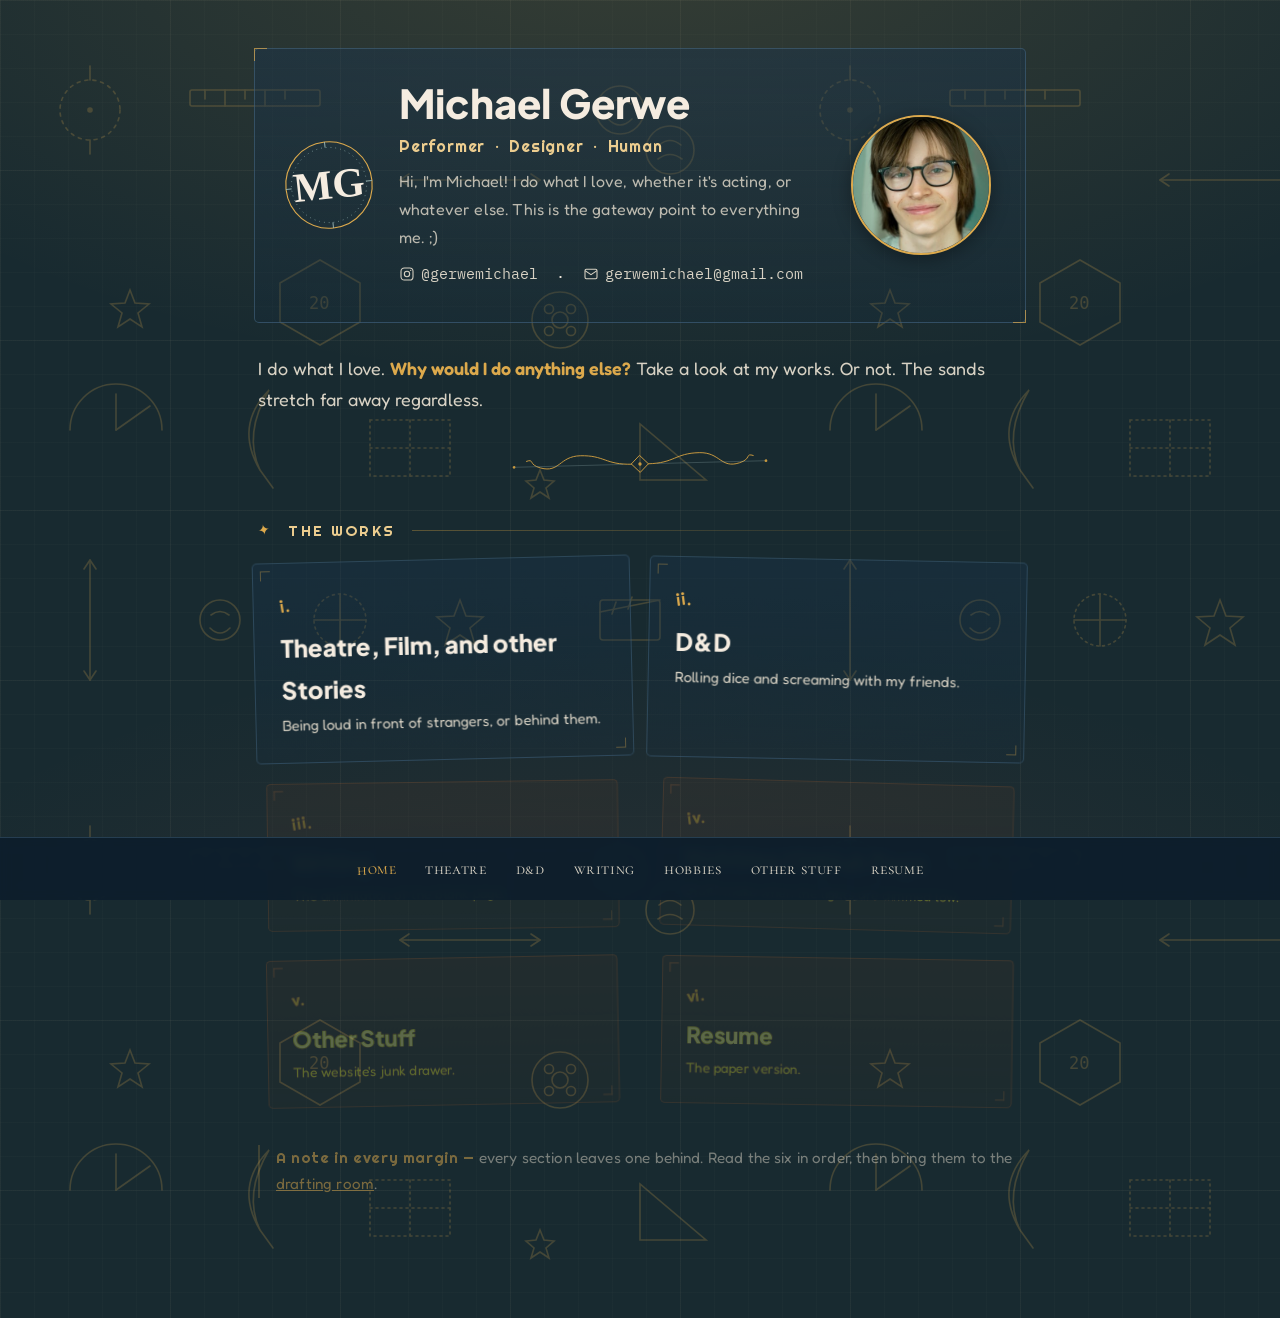
==== index.html @ 7cbb5b4f "transition" ====
<!DOCTYPE html>
<html lang="en">
<head>
    <meta charset="UTF-8">
    <meta name="viewport" content="width=device-width, initial-scale=1.0">
    <title>Michael Gerwe: Performer · Designer · Human</title>
    <link rel="preconnect" href="https://fonts.googleapis.com">
    <link rel="preconnect" href="https://fonts.gstatic.com" crossorigin>
    <link href="https://fonts.googleapis.com/css2?family=Cormorant+Garamond:wght@500;600;700&family=EB+Garamond:ital@0;1&family=IBM+Plex+Mono:wght@400;500&family=Plus+Jakarta+Sans:wght@600;800&family=Righteous&family=Fredoka:wght@400;500&display=swap" rel="stylesheet">
    <link rel="stylesheet" href="style.css?v=16">
    <script src="transitions.js?v=16" defer></script>
</head>
<body>
    <div class="container">

        <header class="titleblock">
            <img class="monogram" src="assets/monogram.svg" alt="MG monogram">
            <div class="fields">
                <h1 class="project">Michael Gerwe</h1>
                <div class="role">Performer &nbsp;·&nbsp; Designer &nbsp;·&nbsp; Human</div>
                <div class="sheet">Hi, I'm Michael! I do what I love, whether it's acting, or whatever else. This is the gateway point to everything me. ;)</div>
                <div class="contact">
                    <a href="https://instagram.com/gerwemichael" target="_blank" rel="noopener" class="contact-link">
                        <svg class="contact-icon" viewBox="0 0 24 24" fill="none" stroke="currentColor" stroke-width="1.6" aria-hidden="true">
                            <rect x="3" y="3" width="18" height="18" rx="5"/>
                            <circle cx="12" cy="12" r="4"/>
                            <circle cx="17.5" cy="6.5" r="1" fill="currentColor" stroke="none"/>
                        </svg>
                        @gerwemichael
                    </a>
                    &nbsp;·&nbsp;
                    <a href="mailto:gerwemichael@gmail.com" class="contact-link">
                        <svg class="contact-icon" viewBox="0 0 24 24" fill="none" stroke="currentColor" stroke-width="1.6" aria-hidden="true">
                            <rect x="3" y="5" width="18" height="14" rx="2"/>
                            <path d="M3 7l9 6 9-6"/>
                        </svg>
                        gerwemichael@gmail.com
                    </a>
                </div>
            </div>
            <img class="headshot" src="assets/HEADSHOT.jpg" alt="Photo of Michael Gerwe" width="140" height="140">
        </header>

        <p class="lead">
            I do what I love.
            <span class="gold">Why would I do anything else?</span>
            Take a look at my works. Or not. The sands stretch far away regardless.
        </p>

        <img class="flourish" src="assets/flourish.svg" alt="">

        <div class="section-label">The Works</div>

        <nav class="categories">
            <a href="theatre.html" class="category-link panel">
                <div class="cat-num">i.</div>
                <div class="cat-name">Theatre, Film, and other Stories</div>
                <div class="cat-desc">Being loud in front of strangers, or behind them.</div>
            </a>
            <a href="dnd.html" class="category-link panel">
                <div class="cat-num">ii.</div>
                <div class="cat-name">D&amp;D</div>
                <div class="cat-desc">Rolling dice and screaming with my friends.</div>
            </a>
            <a href="writing.html" class="category-link panel">
                <div class="cat-num">iii.</div>
                <div class="cat-name">Writing</div>
                <div class="cat-desc">The annihilation of the blank page.</div>
            </a>
            <a href="hobbies.html" class="category-link panel">
                <div class="cat-num">iv.</div>
                <div class="cat-name">Hobbies/GitHub Page</div>
                <div class="cat-desc">Stuff I make when the lights are dimmed low.</div>
            </a>
            <a href="otherstuff.html" class="category-link panel">
                <div class="cat-num">v.</div>
                <div class="cat-name">Other Stuff</div>
                <div class="cat-desc">The website's junk drawer.</div>
            </a>
            <a href="resume.html" class="category-link panel">
                <div class="cat-num">vi.</div>
                <div class="cat-name">Resume</div>
                <div class="cat-desc">The paper version.</div>
            </a>
        </nav>

        <!-- ARG entry clue: subtle, in the margin like a studio annotation -->
        <p class="margin-note">
            <span class="lot">A note in every margin —</span>
            every section leaves one behind. Read the six in order,
            then bring them to the <a href="secret.html">drafting room</a>.
        </p>

    </div>

    <!--
      ===== ARG SOLUTION (for the site owner) =====
      Each section page hides one word in its margin note, in order:
        i.   Theatre     = WHEN
        ii.  D&D         = NOTHING
        iii. Writing     = GOES
        iv.  Hobbies     = RIGHT
        v.   Other Stuff = GO
        vi.  Resume      = LEFT
      Passphrase: "WHEN NOTHING GOES RIGHT GO LEFT"  ->  unlocks secret.html
    -->

    <div class="toolbar">
        <a href="index.html" class="active">Home</a>
        <a href="theatre.html">Theatre</a>
        <a href="dnd.html">D&amp;D</a>
        <a href="writing.html">Writing</a>
        <a href="hobbies.html">Hobbies</a>
        <a href="otherstuff.html">Other Stuff</a>
        <a href="resume.html">Resume</a>
    </div>
</body>
</html>
---- style.css ----
/* ============================================================
   Michael Gerwe — blueprint / editorial theme
   Edit the palette below to recolor the whole site.
   ============================================================ */

/* Register --pop as a typed number so the browser can smoothly
   interpolate it during transitions (untyped custom properties
   snap instantly rather than animating). This is what makes the
   pop-in "bounce" actually animate instead of jumping in place. */
@property --pop {
    syntax: '<number>';
    inherits: true;
    initial-value: 1;
}

:root {
    --ink:        #182a30;   /* warm teal-ink (page background) — drafting table, not navy */
    --blueprint:  #1e353c;   /* panel surface */
    --blueprint2: #264349;   /* lighter panel / hover */
    --line:       #5c7a7d;   /* soft warm-grey linework */
    --line-bright:#9bb8b6;   /* brighter linework (used sparingly) */
    --grid-minor: rgba(206,190,158,0.022); /* faint warm grid */
    --grid-major: rgba(206,190,158,0.045); /* faint warm grid */
    --paper:      #f5ece0;   /* warm cream (primary text) */
    --paper-dim:  #d8d2c4;   /* warm dimmed text */
    --gold:       #dca94c;   /* warm editorial accent */
    --gold-soft:  #eccd8f;   /* lighter warm accent */
    --oxblood:    #c0654f;   /* secondary warm accent */

    --serif: "Cormorant Garamond", Georgia, "Times New Roman", serif; /* toolbar only — keep as-is */
    --display: "Plus Jakarta Sans", ui-sans-serif, sans-serif;        /* big names / headlines */
    --accent:  "Righteous", ui-sans-serif, cursive, sans-serif;       /* roles / labels / tags — retro-theatrical flavor */
    --body:  "Fredoka", ui-sans-serif, sans-serif;                    /* body copy — warm & rounded */
    --mono:  "IBM Plex Mono", ui-monospace, "Courier New", monospace;
}

* { box-sizing: border-box; }

/* match the page background so cross-fades never flash white */
html { background-color: var(--ink); }

/* ── Page cross-fade ── */
@media (prefers-reduced-motion: no-preference) {
    body { animation: page-in 0.45s ease both; }
    body.is-leaving { animation: page-out 0.28s ease both; }
}
@keyframes page-in  { from { opacity: 0; } to { opacity: 1; } }
@keyframes page-out { from { opacity: 1; } to { opacity: 0; } }

body {
    margin: 0;
    padding: 0;
    font-family: var(--body);
    font-size: 19px;
    line-height: 1.75;
    color: var(--paper);
    background-color: var(--ink);
    /* warm editorial glow layered over a faint blueprint grid */
    background-image:
        radial-gradient(120% 85% at 50% -10%, rgba(220,169,76,0.16), transparent 62%),
        radial-gradient(110% 70% at 50% 112%, rgba(192,101,79,0.10), transparent 58%),
        url("data:image/svg+xml,%3Csvg xmlns='http://www.w3.org/2000/svg' width='760' height='760' viewBox='0 0 760 760' fill='none' stroke='%23dca94c' stroke-width='1.6' stroke-linecap='round' opacity='0.22'%3E%3C!-- compass --%3E%3Ccircle cx='90' cy='110' r='30' stroke-dasharray='3 5'/%3E%3Cline x1='90' y1='80' x2='90' y2='66'/%3E%3Cline x1='90' y1='140' x2='90' y2='154'/%3E%3Ccircle cx='90' cy='110' r='2' fill='%23dca94c'/%3E%3C!-- ruler --%3E%3Crect x='190' y='90' width='130' height='16' rx='2'/%3E%3Cline x1='205' y1='90' x2='205' y2='99'/%3E%3Cline x1='225' y1='90' x2='225' y2='106'/%3E%3Cline x1='245' y1='90' x2='245' y2='99'/%3E%3Cline x1='265' y1='90' x2='265' y2='106'/%3E%3Cline x1='285' y1='90' x2='285' y2='99'/%3E%3C!-- dimension arrow --%3E%3Cline x1='400' y1='180' x2='540' y2='180'/%3E%3Cpath d='M400 180 l9 -6 m-9 6 l9 6 M540 180 l-9 -6 m9 6 l-9 6'/%3E%3C!-- drama masks --%3E%3Ccircle cx='620' cy='110' r='24'/%3E%3Cpath d='M609 104 q11 -9 22 0'/%3E%3Cpath d='M608 119 q12 12 24 0'/%3E%3Ccircle cx='670' cy='150' r='24'/%3E%3Cpath d='M659 145 q11 -9 22 0'/%3E%3Cpath d='M658 159 q12 -9 24 0'/%3E%3C!-- star --%3E%3Cpath d='M130 290 l5 13 14 1 -11 9 4 14 -12 -8 -12 8 4 -14 -11 -9 14 -1 z'/%3E%3C!-- d20 die --%3E%3Cpolygon points='320,260 360,283 360,322 320,345 280,322 280,283'/%3E%3Ctext x='309' y='309' fill='%23dca94c' stroke='none' font-size='17' font-family='monospace'%3E20%3C/text%3E%3C!-- film reel --%3E%3Ccircle cx='560' cy='320' r='28'/%3E%3Ccircle cx='560' cy='320' r='8'/%3E%3Ccircle cx='549' cy='309' r='4.5'/%3E%3Ccircle cx='571' cy='309' r='4.5'/%3E%3Ccircle cx='549' cy='331' r='4.5'/%3E%3Ccircle cx='571' cy='331' r='4.5'/%3E%3C!-- protractor arc --%3E%3Cpath d='M70 430 A 46 46 0 0 1 162 430'/%3E%3Cline x1='116' y1='430' x2='116' y2='394'/%3E%3Cline x1='116' y1='430' x2='150' y2='406'/%3E%3C!-- quill --%3E%3Cpath d='M260 470 q-26 -44 9 -80 q-26 44 -9 80z'/%3E%3Cline x1='260' y1='470' x2='273' y2='488'/%3E%3C!-- construction grid box --%3E%3Crect x='370' y='420' width='80' height='56' stroke-dasharray='2 4'/%3E%3Cline x1='410' y1='420' x2='410' y2='476' stroke-dasharray='2 4'/%3E%3Cline x1='370' y1='448' x2='450' y2='448' stroke-dasharray='2 4'/%3E%3C!-- small star --%3E%3Cpath d='M540 470 l4 10 10 1 -8 7 3 10 -9 -6 -9 6 3 -10 -8 -7 10 -1 z'/%3E%3C!-- set-square triangle --%3E%3Cpath d='M640 480 l66 0 l-66 -56 z'/%3E%3C!-- dimension line vertical --%3E%3Cline x1='90' y1='560' x2='90' y2='680'/%3E%3Cpath d='M90 560 l-6 9 m6 -9 l6 9 M90 680 l-6 -9 m6 9 l6 -9'/%3E%3C!-- masks small pair --%3E%3Ccircle cx='220' cy='620' r='20'/%3E%3Cpath d='M211 615 q9 -7 18 0'/%3E%3Cpath d='M210 628 q10 10 20 0'/%3E%3C!-- compass rose --%3E%3Ccircle cx='340' cy='620' r='26' stroke-dasharray='2 4'/%3E%3Cline x1='340' y1='594' x2='340' y2='646'/%3E%3Cline x1='314' y1='620' x2='366' y2='620'/%3E%3C!-- scribbled star burst --%3E%3Cpath d='M460 600 l6 16 17 1 -13 11 5 17 -15 -10 -15 10 5 -17 -13 -11 17 -1 z'/%3E%3C!-- film clapper --%3E%3Crect x='600' y='600' width='60' height='40' rx='3'/%3E%3Cline x1='600' y1='612' x2='660' y2='600'/%3E%3Cline x1='612' y1='614' x2='616' y2='602'/%3E%3Cline x1='628' y1='609' x2='632' y2='597'/%3E%3C/svg%3E"),
        linear-gradient(var(--grid-minor) 1px, transparent 1px),
        linear-gradient(90deg, var(--grid-minor) 1px, transparent 1px),
        linear-gradient(var(--grid-major) 1px, transparent 1px),
        linear-gradient(90deg, var(--grid-major) 1px, transparent 1px);
    background-size: auto, auto, 760px 760px, 34px 34px, 34px 34px, 170px 170px, 170px 170px;
    background-attachment: fixed, fixed, scroll, scroll, scroll, scroll, scroll;
}

/* ── Page wrapper ── */
.container {
    max-width: 820px;
    margin: 0 auto;
    padding: 48px 24px 120px;
}

/* ── Drafting "title block" header ── */
.titleblock {
    display: grid;
    grid-template-columns: auto 1fr auto;
    gap: 22px;
    align-items: center;
    border: 1px solid rgba(67,101,127,0.6);
    border-radius: 5px;
    background: linear-gradient(180deg, rgba(24,52,80,0.4), rgba(18,44,65,0.22));
    padding: 32px 26px;
    position: relative;
}
/* corner registration ticks on the title block */
.titleblock::before,
.titleblock::after {
    content: "";
    position: absolute;
    width: 12px; height: 12px;
    border: 1.5px solid var(--gold);
    opacity: 0.7;
}
.titleblock::before { top: -1px; left: -1px; border-right: none; border-bottom: none; }
.titleblock::after  { bottom: -1px; right: -1px; border-left: none; border-top: none; }

.titleblock img.monogram {
    width: 96px;
    height: 96px;
    display: block;
    transform: rotate(-6deg);
    transition: transform 0.5s cubic-bezier(0.34, 1.56, 0.64, 1);
}
.titleblock img.monogram:hover { transform: rotate(18deg) scale(1.08); }

.titleblock img.headshot {
    width: 140px;
    height: 140px;
    margin: 0 8px;
    object-fit: cover;
    object-position: center 25%;
    border-radius: 50%;
    border: 2px solid var(--gold);
    box-shadow: 0 4px 18px rgba(0,0,0,0.35);
    justify-self: center;
    align-self: center;
}

.titleblock .fields { min-width: 0; }
.titleblock .project {
    font-family: var(--display);
    font-weight: 800;
    font-size: 2.5rem;
    line-height: 1.08;
    margin: 0;
    color: var(--paper);
    letter-spacing: 0.2px;
}
.titleblock .role {
    font-family: var(--accent);
    font-style: normal;
    font-size: 1rem;
    letter-spacing: 0.05em;
    color: var(--gold-soft);
    margin-top: 9px;
}
.titleblock .sheet {
    font-family: var(--body);
    font-style: normal;
    font-size: 1rem;
    letter-spacing: 0.01em;
    color: var(--paper-dim);
    margin-top: 6px;
    opacity: 0.85;
}

.titleblock .contact {
    margin-top: 10px;
    font-family: var(--mono);
    font-size: 0.92rem;
}

.contact-link {
    display: inline-flex;
    align-items: center;
    gap: 6px;
    color: var(--paper-dim);
    text-decoration: none;
    transition: color 0.15s ease;
}

.contact-link:hover {
    color: var(--gold);
}

.contact-icon {
    width: 16px;
    height: 16px;
    flex-shrink: 0;
}

/* ── Intro / body copy ── */
.lead {
    font-size: 1.12rem;
    color: var(--paper-dim);
    margin: 30px 4px;
}
.lead .gold { color: var(--gold); font-style: normal; font-weight: 600; }

/* ── Flourish divider ── */
.flourish {
    display: block;
    width: 100%;
    max-width: 420px;
    height: auto;
    margin: 34px auto;
    opacity: 0.9;
    transform: rotate(-1.5deg);
    transition: transform 0.6s cubic-bezier(0.34, 1.56, 0.64, 1);
}
.flourish:hover { transform: rotate(2deg) scale(1.03); }

/* ── Section label (mono, technical) ── */
.section-label {
    font-family: var(--accent);
    font-size: 0.92rem;
    text-transform: uppercase;
    letter-spacing: 0.16em;
    color: var(--gold-soft);
    margin: 40px 4px 16px;
    display: flex;
    align-items: center;
    gap: 16px;
}
.section-label::before {
    content: "✦";
    color: var(--gold);
    font-size: 0.9rem;
    display: inline-block;
    transform: rotate(-12deg);
}
.section-label::after {
    content: "";
    flex: 1;
    height: 1px;
    background: linear-gradient(90deg, rgba(217,164,65,0.35), transparent);
}

/* ── Blueprint panel (shared card look) ── */
.panel {
    position: relative;
    background: linear-gradient(180deg, rgba(24,52,80,0.32), rgba(18,44,65,0.18));
    border: 1px solid rgba(67,101,127,0.5);
    border-radius: 5px;
}
/* crosshair corner marks (subtle, warm) */
.panel::before,
.panel::after {
    content: "";
    position: absolute;
    width: 9px; height: 9px;
    border-color: var(--gold);
    border-style: solid;
    opacity: 0.35;
}
.panel::before { top: 7px;  left: 7px;  border-width: 1px 0 0 1px; }
.panel::after  { bottom: 7px; right: 7px; border-width: 0 1px 1px 0; }

/* a little corkboard chaos: alternating tilts that straighten on hover */
.categories .category-link.panel:nth-child(6n+1) { --tilt: -1.4deg; }
.categories .category-link.panel:nth-child(6n+2) { --tilt: 1.1deg; }
.categories .category-link.panel:nth-child(6n+3) { --tilt: -0.8deg; }
.categories .category-link.panel:nth-child(6n+4) { --tilt: 1.6deg; }
.categories .category-link.panel:nth-child(6n+5) { --tilt: -1.1deg; }
.categories .category-link.panel:nth-child(6n+6) { --tilt: 0.9deg; }

.entries details.panel:nth-child(odd)  { --tilt: -0.5deg; }
.entries details.panel:nth-child(even) { --tilt: 0.5deg; }

.entries details.panel,
.categories .category-link.panel {
    --tilt: 0deg;
    --pop: 1;
    transform: scale(var(--pop)) rotate(var(--tilt));
    transition: transform 0.3s cubic-bezier(0.34, 1.56, 0.64, 1), background 0.18s, border-color 0.18s, box-shadow 0.25s;
}

/* ── Cards "drawn" into being as the reader scrolls: blueprint sketch → alive ──
   Hidden state: a faint, desaturated, slightly-blurred wireframe sketch
   (as if only the blueprint outline exists). Visible state: full colour,
   full size, fully inked-in — reverses cleanly when scrolling back up. */
.entries details.panel.pop-in,
.categories .category-link.panel.pop-in {
    --pop: 0.93 !important;
    opacity: 0.32;
    filter: grayscale(1) sepia(1) saturate(5) hue-rotate(-18deg) brightness(1.15) contrast(0.85) blur(0.5px);
    /* Reverse sequence (scrolling up — going back to sketch):
       1) colour shifts back to gold FIRST (no delay),
       2) THEN, once the gold tint has finished (~0.5s), the card bounces back down.
       Each entry below is written as: property duration timing-function delay —
       fully self-contained so the cascade can't mix delays from the other state. */
    transition: --pop      0.6s cubic-bezier(0.22, 1.6, 0.36, 1) 0.5s,
                transform  0.6s cubic-bezier(0.22, 1.6, 0.36, 1) 0.5s,
                opacity    0.5s ease 0.5s,
                filter     0.5s ease 0s,
                background 0.18s ease 0s,
                border-color 0.18s ease 0s,
                box-shadow 0.25s ease 0s !important;
}
.entries details.panel.pop-in-visible,
.categories .category-link.panel.pop-in-visible {
    --pop: 1 !important;
    opacity: 1;
    filter: grayscale(0) sepia(0) saturate(1) hue-rotate(0deg) brightness(1) contrast(1) blur(0px);
    /* Forward sequence (scrolling down — coming alive):
       1) the card bounces into place FIRST, still gold (no delay),
       2) THEN, once the bounce has finished (~0.6s), the colour inks in to full life. */
    transition: --pop      0.6s cubic-bezier(0.22, 1.6, 0.36, 1) 0s,
                transform  0.6s cubic-bezier(0.22, 1.6, 0.36, 1) 0s,
                opacity    0.5s ease 0s,
                filter     0.5s ease 0.6s,
                background 0.18s ease 0s,
                border-color 0.18s ease 0s,
                box-shadow 0.25s ease 0s !important;
}
@media (prefers-reduced-motion: reduce) {
    .panel.pop-in, .category-link.pop-in { opacity: 1; --pop: 1; filter: none; transition: none; }
}

/* ── Home: category nav panels ── */
.categories {
    display: grid;
    grid-template-columns: 1fr 1fr;
    gap: 16px;
    margin-top: 10px;
}
.category-link {
    display: block;
    padding: 24px 26px;
    text-decoration: none;
    color: var(--paper);
    transition: background 0.18s, transform 0.18s, border-color 0.18s;
}
.category-link:hover {
    background: linear-gradient(180deg, rgba(28,64,96,0.5), rgba(22,52,78,0.32));
    border-color: rgba(217,164,65,0.55);
    transform: rotate(0deg) translateY(-4px) scale(1.015);
    box-shadow: 0 10px 24px rgba(0,0,0,0.28);
}
.category-link .cat-num {
    font-family: var(--accent);
    font-style: normal;
    font-size: 1.05rem;
    letter-spacing: 0.02em;
    color: var(--gold);
    display: inline-block;
    transform: rotate(-8deg);
}
.category-link .cat-name {
    font-family: var(--display);
    font-size: 1.5rem;
    font-weight: 800;
    margin-top: 6px;
}
.category-link .cat-desc {
    font-size: 0.92rem;
    color: var(--paper-dim);
    margin-top: 2px;
}

/* ── Accordion entries ── */
.entries {
    display: flex;
    flex-direction: column;
    gap: 14px;
    margin-top: 8px;
}
details.panel { overflow: hidden; }
details.panel[open] { border-color: rgba(217,164,65,0.5); }

summary {
    padding: 20px 26px;
    cursor: pointer;
    list-style: none;
    display: flex;
    justify-content: space-between;
    align-items: baseline;
    gap: 16px;
    font-family: var(--display);
    font-size: 1.25rem;
    font-weight: 700;
    color: var(--paper);
    user-select: none;
}
summary::-webkit-details-marker { display: none; }
summary .tag {
    font-family: var(--accent);
    font-style: normal;
    font-size: 0.85rem;
    letter-spacing: 0.01em;
    color: var(--gold);
    white-space: nowrap;
}
summary::after {
    content: "+";
    font-family: var(--mono);
    color: var(--gold);
    font-size: 1.3rem;
    line-height: 1;
    transition: transform 0.2s;
}
details[open] > summary::after { content: "\2212"; } /* minus */
summary:hover { background: rgba(26,72,112,0.35); }

.entry-body {
    padding: 4px 26px 26px;
    color: var(--paper-dim);
    border-top: 1px dashed var(--line);
    margin: 0 16px;
}
.entry-body p { margin-top: 16px; }
.entry-body img { max-width: 100%; border-radius: 4px; margin: 14px 0; border: 1px solid var(--line); }
.entry-body a { color: var(--gold); }

/* ── Links ── */
a { color: var(--gold); }
a:hover { color: var(--oxblood); }

/* ── Bottom toolbar ── */
.toolbar {
    position: fixed;
    bottom: 0; left: 0;
    width: 100%;
    background: rgba(12,30,44,0.92);
    backdrop-filter: blur(4px);
    border-top: 1px solid rgba(67,101,127,0.45);
    padding: 12px 0;
    text-align: center;
    z-index: 10;
}
.toolbar a {
    font-family: var(--serif);
    font-size: 1rem;
    font-variant: small-caps;
    text-transform: lowercase;
    letter-spacing: 0.04em;
    color: var(--paper-dim);
    text-decoration: none;
    padding: 5px 11px;
    margin: 0 1px;
    border-radius: 3px;
    white-space: nowrap;
    transition: color 0.15s, background 0.15s;
}
.toolbar a:hover {
    color: var(--paper);
    background: rgba(74,127,165,0.25);
    transform: translateY(-3px) rotate(-3deg);
    display: inline-block;
}
.toolbar a.active { color: var(--gold); transform: rotate(-2deg); display: inline-block; }

/* ── ARG: faint blueprint margin note (a hidden clue) ── */
.margin-note {
    position: relative;
    font-family: var(--body);
    font-style: normal;
    font-size: 0.95rem;
    letter-spacing: 0.01em;
    color: var(--paper-dim);
    opacity: 0.5;
    margin: 34px 4px 0;
    padding-left: 16px;
    border-left: 2px solid rgba(220,169,76,0.4);
    transition: opacity 0.3s;
}
.margin-note:hover { opacity: 0.9; }
.margin-note .lot { font-family: var(--accent); font-style: normal; letter-spacing: 0.04em; color: var(--gold); }

/* ── Resume embed ── */
.resume-embed {
    width: 100%;
    height: 78vh;
    border: 1.2px solid var(--line);
    border-radius: 4px;
    display: block;
    margin-top: 18px;
    background: #fff;
}

/* ── Secret page ── */
.lockbox { max-width: 460px; margin: 30px auto; text-align: center; padding: 34px 28px; }
.lockbox input[type="text"] {
    font-family: var(--mono);
    font-size: 1rem;
    letter-spacing: 0.12em;
    text-align: center;
    text-transform: uppercase;
    padding: 12px 14px;
    width: 100%;
    background: var(--ink);
    border: 1.2px solid var(--line);
    color: var(--paper);
    border-radius: 4px;
    margin: 16px 0;
}
.lockbox input[type="text"]:focus { outline: none; border-color: var(--gold); }
.lockbox button {
    font-family: var(--mono);
    font-size: 0.74rem;
    letter-spacing: 0.18em;
    text-transform: uppercase;
    padding: 12px 26px;
    background: var(--gold);
    color: var(--ink);
    border: none;
    border-radius: 4px;
    cursor: pointer;
}
.lockbox button:hover { background: var(--oxblood); color: var(--paper); }
.lockbox .hint { font-family: var(--mono); font-size: 0.72rem; color: var(--line); margin-top: 18px; }
.lockbox .err  { color: var(--oxblood); font-family: var(--mono); font-size: 0.78rem; min-height: 1.2em; }

/* ── Mobile ── */
@media (max-width: 620px) {
    body { font-size: 17px; }
    .categories { grid-template-columns: 1fr; }
    .titleblock { grid-template-columns: 1fr; text-align: center; justify-items: center; }
    .titleblock .project { font-size: 2.1rem; }
}
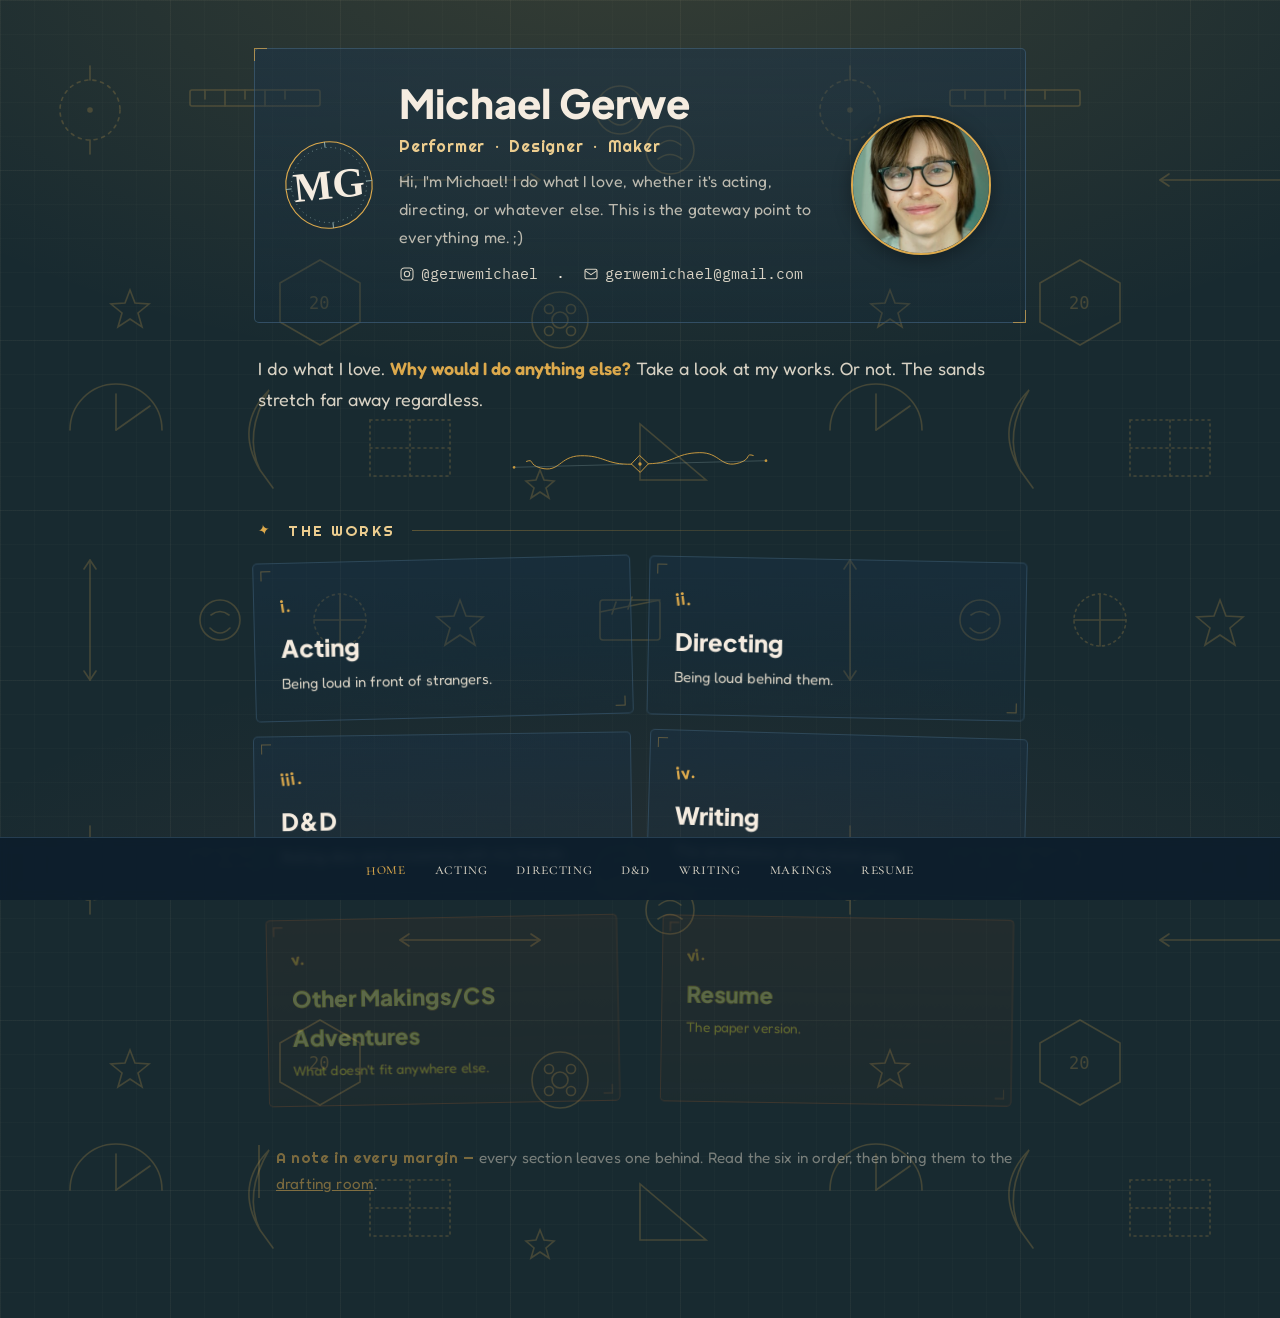
==== commit 079f9f14: "big style fix" ====
--- a/index.html
+++ b/index.html
@@ -7,8 +7,8 @@
     <link rel="preconnect" href="https://fonts.googleapis.com">
     <link rel="preconnect" href="https://fonts.gstatic.com" crossorigin>
     <link href="https://fonts.googleapis.com/css2?family=Cormorant+Garamond:wght@500;600;700&family=EB+Garamond:ital@0;1&family=IBM+Plex+Mono:wght@400;500&family=Plus+Jakarta+Sans:wght@600;800&family=Righteous&family=Fredoka:wght@400;500&display=swap" rel="stylesheet">
-    <link rel="stylesheet" href="style.css?v=16">
-    <script src="transitions.js?v=16" defer></script>
+    <link rel="stylesheet" href="style.css?v=18">
+    <script src="transitions.js?v=18" defer></script>
 </head>
 <body>
     <div class="container">
@@ -17,8 +17,8 @@
             <img class="monogram" src="assets/monogram.svg" alt="MG monogram">
             <div class="fields">
                 <h1 class="project">Michael Gerwe</h1>
-                <div class="role">Performer &nbsp;·&nbsp; Designer &nbsp;·&nbsp; Human</div>
-                <div class="sheet">Hi, I'm Michael! I do what I love, whether it's acting, or whatever else. This is the gateway point to everything me. ;)</div>
+                <div class="role">Performer &nbsp;·&nbsp; Designer &nbsp;·&nbsp; Maker</div>
+                <div class="sheet">Hi, I'm Michael! I do what I love, whether it's acting, directing, or whatever else. This is the gateway point to everything me. ;)</div>
                 <div class="contact">
                     <a href="https://instagram.com/gerwemichael" target="_blank" rel="noopener" class="contact-link">
                         <svg class="contact-icon" viewBox="0 0 24 24" fill="none" stroke="currentColor" stroke-width="1.6" aria-hidden="true">
@@ -36,6 +36,7 @@
                         </svg>
                         gerwemichael@gmail.com
                     </a>
+                    <!--ADD THE GITHUB PAGE HERE!></!-->
                 </div>
             </div>
             <img class="headshot" src="assets/HEADSHOT.jpg" alt="Photo of Michael Gerwe" width="140" height="140">
@@ -52,30 +53,30 @@
         <div class="section-label">The Works</div>
 
         <nav class="categories">
-            <a href="theatre.html" class="category-link panel">
+            <a href="acting.html" class="category-link panel">
                 <div class="cat-num">i.</div>
-                <div class="cat-name">Theatre, Film, and other Stories</div>
-                <div class="cat-desc">Being loud in front of strangers, or behind them.</div>
+                <div class="cat-name">Acting</div>
+                <div class="cat-desc">Being loud in front of strangers.</div>
+            </a>
+            <a href="directing.html" class="category-link panel">
+                <div class="cat-num">ii.</div>
+                <div class="cat-name">Directing</div>
+                <div class="cat-desc">Being loud behind them.</div>
             </a>
             <a href="dnd.html" class="category-link panel">
-                <div class="cat-num">ii.</div>
+                <div class="cat-num">iii.</div>
                 <div class="cat-name">D&amp;D</div>
                 <div class="cat-desc">Rolling dice and screaming with my friends.</div>
             </a>
             <a href="writing.html" class="category-link panel">
-                <div class="cat-num">iii.</div>
+                <div class="cat-num">iv.</div>
                 <div class="cat-name">Writing</div>
                 <div class="cat-desc">The annihilation of the blank page.</div>
             </a>
             <a href="hobbies.html" class="category-link panel">
-                <div class="cat-num">iv.</div>
-                <div class="cat-name">Hobbies/GitHub Page</div>
-                <div class="cat-desc">Stuff I make when the lights are dimmed low.</div>
-            </a>
-            <a href="otherstuff.html" class="category-link panel">
                 <div class="cat-num">v.</div>
-                <div class="cat-name">Other Stuff</div>
-                <div class="cat-desc">The website's junk drawer.</div>
+                <div class="cat-name">Other Makings/CS Adventures</div>
+                <div class="cat-desc">What doesn't fit anywhere else.</div>
             </a>
             <a href="resume.html" class="category-link panel">
                 <div class="cat-num">vi.</div>
@@ -107,11 +108,11 @@
 
     <div class="toolbar">
         <a href="index.html" class="active">Home</a>
-        <a href="theatre.html">Theatre</a>
+        <a href="acting.html">Acting</a>
+        <a href="directing.html">Directing</a>
         <a href="dnd.html">D&amp;D</a>
         <a href="writing.html">Writing</a>
-        <a href="hobbies.html">Hobbies</a>
-        <a href="otherstuff.html">Other Stuff</a>
+        <a href="hobbies.html">Makings</a>
         <a href="resume.html">Resume</a>
     </div>
 </body>
--- a/style.css
+++ b/style.css
@@ -302,6 +302,16 @@
     .panel.pop-in, .category-link.pop-in { opacity: 1; --pop: 1; filter: none; transition: none; }
 }
 
+/* An opened entry should always read clearly — never sit in its
+   faint "sketch" state (gold tint / blur), even if the observer
+   considers it out of view once expanded. */
+.entries details.panel[open].pop-in {
+    --pop: 1 !important;
+    opacity: 1 !important;
+    filter: grayscale(0) sepia(0) saturate(1) hue-rotate(0deg) brightness(1) contrast(1) blur(0px) !important;
+    transition: filter 0.3s ease, opacity 0.3s ease, transform 0.3s cubic-bezier(0.34, 1.56, 0.64, 1) !important;
+}
+
 /* ── Home: category nav panels ── */
 .categories {
     display: grid;
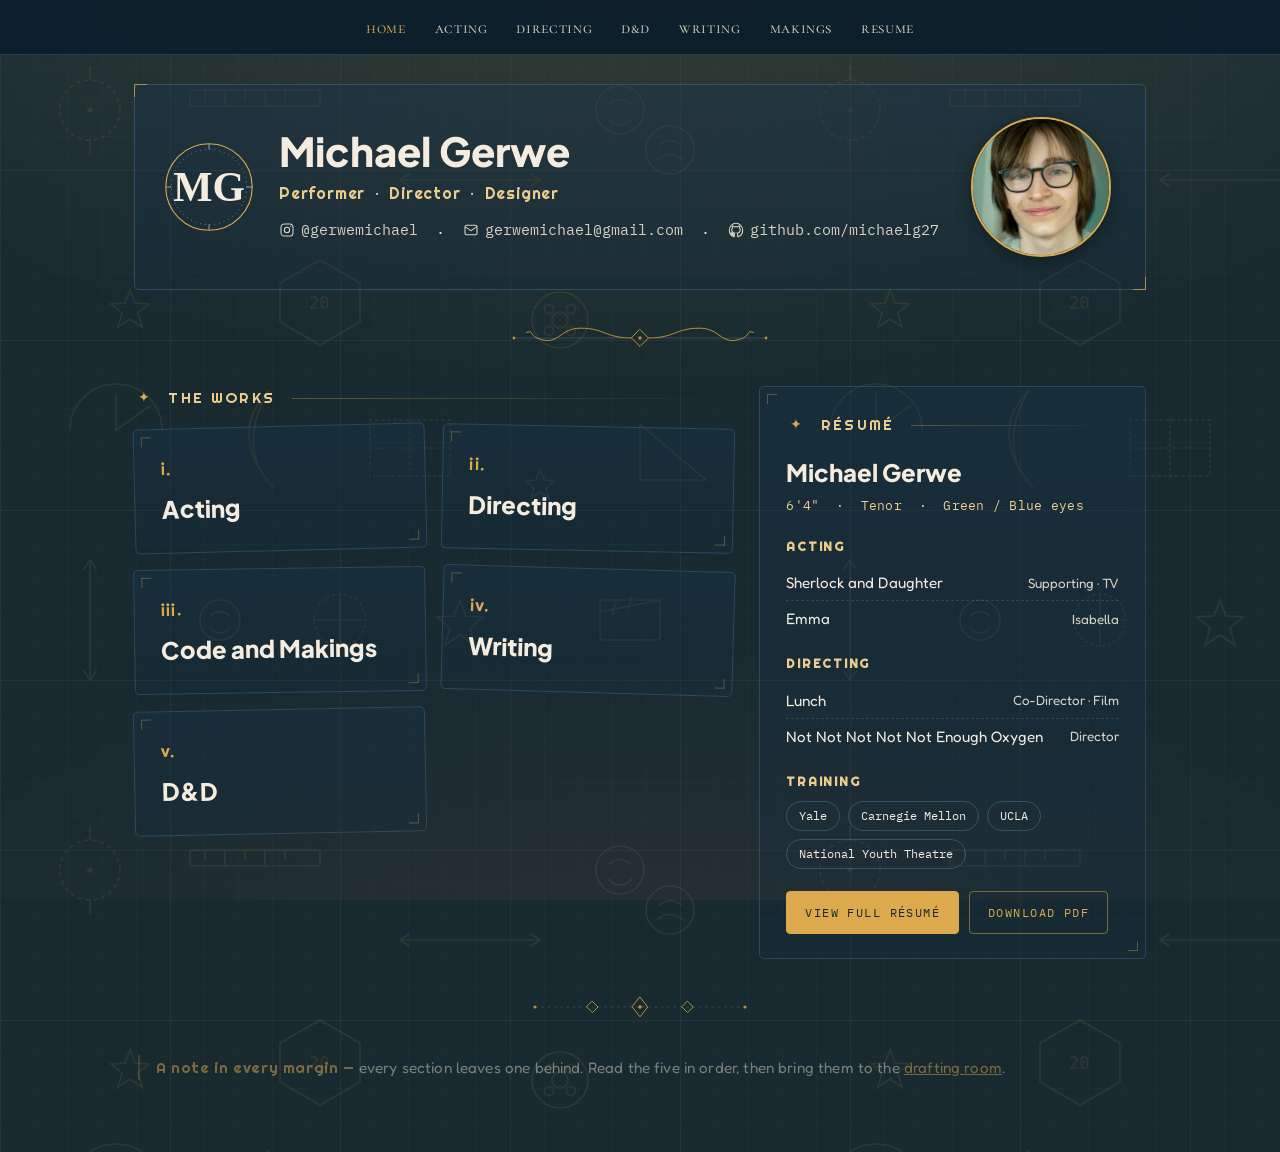
==== commit 00972381: "fixxx" ====
--- a/index.html
+++ b/index.html
@@ -3,22 +3,28 @@
 <head>
     <meta charset="UTF-8">
     <meta name="viewport" content="width=device-width, initial-scale=1.0">
+    <link rel="icon" type="image/svg+xml" href="assets/monogram.svg">
     <title>Michael Gerwe: Performer · Designer · Human</title>
+    <meta name="description" content="Michael Gerwe — performer and maker. Acting, directing, writing, D&D, and code, all in one place.">
+    <meta property="og:type" content="website">
+    <meta property="og:title" content="Michael Gerwe — Performer · Designer · Maker">
+    <meta property="og:description" content="Acting, directing, writing, D&D, and code — the gateway to everything me.">
+    <meta property="og:image" content="assets/HEADSHOT.jpg">
+    <meta name="twitter:card" content="summary_large_image">
     <link rel="preconnect" href="https://fonts.googleapis.com">
     <link rel="preconnect" href="https://fonts.gstatic.com" crossorigin>
     <link href="https://fonts.googleapis.com/css2?family=Cormorant+Garamond:wght@500;600;700&family=EB+Garamond:ital@0;1&family=IBM+Plex+Mono:wght@400;500&family=Plus+Jakarta+Sans:wght@600;800&family=Righteous&family=Fredoka:wght@400;500&display=swap" rel="stylesheet">
-    <link rel="stylesheet" href="style.css?v=18">
-    <script src="transitions.js?v=18" defer></script>
+    <link rel="stylesheet" href="style.css?v=23">
+    <script src="transitions.js?v=23" defer></script>
 </head>
 <body>
-    <div class="container">
+    <div class="container home">
 
         <header class="titleblock">
             <img class="monogram" src="assets/monogram.svg" alt="MG monogram">
             <div class="fields">
                 <h1 class="project">Michael Gerwe</h1>
-                <div class="role">Performer &nbsp;·&nbsp; Designer &nbsp;·&nbsp; Maker</div>
-                <div class="sheet">Hi, I'm Michael! I do what I love, whether it's acting, directing, or whatever else. This is the gateway point to everything me. ;)</div>
+                <div class="role">Performer &nbsp;·&nbsp; Director &nbsp;·&nbsp; Designer</div>
                 <div class="contact">
                     <a href="https://instagram.com/gerwemichael" target="_blank" rel="noopener" class="contact-link">
                         <svg class="contact-icon" viewBox="0 0 24 24" fill="none" stroke="currentColor" stroke-width="1.6" aria-hidden="true">
@@ -36,59 +42,86 @@
                         </svg>
                         gerwemichael@gmail.com
                     </a>
-                    <!--ADD THE GITHUB PAGE HERE!></!-->
+                    &nbsp;·&nbsp;
+                    <a href="https://github.com/michaelg27" target="_blank" rel="noopener" class="contact-link">
+                        <svg class="contact-icon" viewBox="0 0 24 24" fill="none" stroke="currentColor" stroke-width="1.6" aria-hidden="true">
+                            <path d="M12 2C6.48 2 2 6.58 2 12.25c0 4.53 2.87 8.37 6.84 9.73.5.1.68-.22.68-.49 0-.24-.01-1.04-.01-1.89-2.78.62-3.37-1.21-3.37-1.21-.46-1.2-1.11-1.52-1.11-1.52-.91-.64.07-.63.07-.63 1 .07 1.53 1.05 1.53 1.05.89 1.57 2.34 1.12 2.91.85.09-.66.35-1.12.63-1.38-2.22-.26-4.56-1.14-4.56-5.07 0-1.12.39-2.04 1.03-2.76-.1-.26-.45-1.31.1-2.73 0 0 .84-.27 2.75 1.05a9.3 9.3 0 0 1 2.5-.35c.85 0 1.71.12 2.5.35 1.91-1.32 2.75-1.05 2.75-1.05.55 1.42.2 2.47.1 2.73.64.72 1.03 1.64 1.03 2.76 0 3.94-2.34 4.81-4.57 5.06.36.32.68.95.68 1.92 0 1.39-.01 2.51-.01 2.85 0 .27.18.6.69.49A10.26 10.26 0 0 0 22 12.25C22 6.58 17.52 2 12 2z"/>
+                        </svg>
+                        github.com/michaelg27
+                    </a>
                 </div>
             </div>
             <img class="headshot" src="assets/HEADSHOT.jpg" alt="Photo of Michael Gerwe" width="140" height="140">
         </header>
 
-        <p class="lead">
-            I do what I love.
-            <span class="gold">Why would I do anything else?</span>
-            Take a look at my works. Or not. The sands stretch far away regardless.
-        </p>
-
         <img class="flourish" src="assets/flourish.svg" alt="">
 
-        <div class="section-label">The Works</div>
+        <div class="home-grid">
 
-        <nav class="categories">
-            <a href="acting.html" class="category-link panel">
-                <div class="cat-num">i.</div>
-                <div class="cat-name">Acting</div>
-                <div class="cat-desc">Being loud in front of strangers.</div>
-            </a>
-            <a href="directing.html" class="category-link panel">
-                <div class="cat-num">ii.</div>
-                <div class="cat-name">Directing</div>
-                <div class="cat-desc">Being loud behind them.</div>
-            </a>
-            <a href="dnd.html" class="category-link panel">
-                <div class="cat-num">iii.</div>
-                <div class="cat-name">D&amp;D</div>
-                <div class="cat-desc">Rolling dice and screaming with my friends.</div>
-            </a>
-            <a href="writing.html" class="category-link panel">
-                <div class="cat-num">iv.</div>
-                <div class="cat-name">Writing</div>
-                <div class="cat-desc">The annihilation of the blank page.</div>
-            </a>
-            <a href="hobbies.html" class="category-link panel">
-                <div class="cat-num">v.</div>
-                <div class="cat-name">Other Makings/CS Adventures</div>
-                <div class="cat-desc">What doesn't fit anywhere else.</div>
-            </a>
-            <a href="resume.html" class="category-link panel">
-                <div class="cat-num">vi.</div>
-                <div class="cat-name">Resume</div>
-                <div class="cat-desc">The paper version.</div>
-            </a>
-        </nav>
+            <div class="home-works">
+                <div class="section-label">The Works</div>
+                <nav class="categories">
+                    <a href="acting.html" class="category-link panel">
+                        <div class="cat-num">i.</div>
+                        <div class="cat-name">Acting</div>
+                    </a>
+                    <a href="directing.html" class="category-link panel">
+                        <div class="cat-num">ii.</div>
+                        <div class="cat-name">Directing</div>
+                    </a>
+                    <a href="hobbies.html" class="category-link panel">
+                        <div class="cat-num">iii.</div>
+                        <div class="cat-name">Code and Makings</div>
+                    </a>
+                    <a href="writing.html" class="category-link panel">
+                        <div class="cat-num">iv.</div>
+                        <div class="cat-name">Writing</div>
+                    </a>
+                    <a href="dnd.html" class="category-link panel">
+                        <div class="cat-num">v.</div>
+                        <div class="cat-name">D&amp;D</div>
+                    </a>
+                </nav>
+            </div>
+
+            <aside class="resume-card panel">
+                <div class="section-label">Résumé</div>
+                <div class="rc-name">Michael Gerwe</div>
+                <div class="rc-stats">6'4" &nbsp;·&nbsp; Tenor &nbsp;·&nbsp; Green / Blue eyes</div>
+
+                <div class="rc-group">
+                    <h4>Acting</h4>
+                    <div class="rc-credit"><span>Sherlock and Daughter</span><span class="role">Supporting · TV</span></div>
+                    <div class="rc-credit"><span>Emma</span><span class="role">Isabella</span></div>
+                </div>
+
+                <div class="rc-group">
+                    <h4>Directing</h4>
+                    <div class="rc-credit"><span>Lunch</span><span class="role">Co-Director · Film</span></div>
+                    <div class="rc-credit"><span>Not Not Not Not Not Enough Oxygen</span><span class="role">Director</span></div>
+                </div>
+
+                <div class="rc-group">
+                    <h4>Training</h4>
+                    <div class="rc-training">
+                        <span>Yale</span><span>Carnegie Mellon</span><span>UCLA</span><span>National Youth Theatre</span>
+                    </div>
+                </div>
+
+                <div class="rc-actions">
+                    <a href="resume.html" class="btn btn-primary">View full résumé</a>
+                    <a href="MY RESUME.pdf" class="btn btn-ghost" download>Download PDF</a>
+                </div>
+            </aside>
+
+        </div>
+
+        <img class="flourish" src="assets/flourish2.svg" alt="">
 
         <!-- ARG entry clue: subtle, in the margin like a studio annotation -->
         <p class="margin-note">
             <span class="lot">A note in every margin —</span>
-            every section leaves one behind. Read the six in order,
+            every section leaves one behind. Read the five in order,
             then bring them to the <a href="secret.html">drafting room</a>.
         </p>
 
@@ -96,14 +129,14 @@
 
     <!--
       ===== ARG SOLUTION (for the site owner) =====
-      Each section page hides one word in its margin note, in order:
-        i.   Theatre     = WHEN
-        ii.  D&D         = NOTHING
-        iii. Writing     = GOES
-        iv.  Hobbies     = RIGHT
-        v.   Other Stuff = GO
-        vi.  Resume      = LEFT
-      Passphrase: "WHEN NOTHING GOES RIGHT GO LEFT"  ->  unlocks secret.html
+      Each section page hides one word in its margin note. Read them in
+      homepage card order:
+        i.   Acting              = THE
+        ii.  Directing           = SHOW
+        iii. Other Makings/CS    = MUST
+        iv.  Writing             = GO
+        v.   D&D                 = ON
+      Passphrase: "THE SHOW MUST GO ON"  ->  unlocks secret.html
     -->
 
     <div class="toolbar">
--- a/style.css
+++ b/style.css
@@ -2,16 +2,6 @@
    Michael Gerwe — blueprint / editorial theme
    Edit the palette below to recolor the whole site.
    ============================================================ */
-
-/* Register --pop as a typed number so the browser can smoothly
-   interpolate it during transitions (untyped custom properties
-   snap instantly rather than animating). This is what makes the
-   pop-in "bounce" actually animate instead of jumping in place. */
-@property --pop {
-    syntax: '<number>';
-    inherits: true;
-    initial-value: 1;
-}
 
 :root {
     --ink:        #182a30;   /* warm teal-ink (page background) — drafting table, not navy */
@@ -37,7 +27,11 @@
 * { box-sizing: border-box; }
 
 /* match the page background so cross-fades never flash white */
-html { background-color: var(--ink); }
+html {
+    background-color: var(--ink);
+    scroll-behavior: smooth;
+    interpolate-size: allow-keywords; /* lets <details> animate height to/from auto */
+}
 
 /* ── Page cross-fade ── */
 @media (prefers-reduced-motion: no-preference) {
@@ -51,15 +45,15 @@
     margin: 0;
     padding: 0;
     font-family: var(--body);
-    font-size: 19px;
-    line-height: 1.75;
+    font-size: 18px;
+    line-height: 1.65;
     color: var(--paper);
     background-color: var(--ink);
     /* warm editorial glow layered over a faint blueprint grid */
     background-image:
         radial-gradient(120% 85% at 50% -10%, rgba(220,169,76,0.16), transparent 62%),
         radial-gradient(110% 70% at 50% 112%, rgba(192,101,79,0.10), transparent 58%),
-        url("data:image/svg+xml,%3Csvg xmlns='http://www.w3.org/2000/svg' width='760' height='760' viewBox='0 0 760 760' fill='none' stroke='%23dca94c' stroke-width='1.6' stroke-linecap='round' opacity='0.22'%3E%3C!-- compass --%3E%3Ccircle cx='90' cy='110' r='30' stroke-dasharray='3 5'/%3E%3Cline x1='90' y1='80' x2='90' y2='66'/%3E%3Cline x1='90' y1='140' x2='90' y2='154'/%3E%3Ccircle cx='90' cy='110' r='2' fill='%23dca94c'/%3E%3C!-- ruler --%3E%3Crect x='190' y='90' width='130' height='16' rx='2'/%3E%3Cline x1='205' y1='90' x2='205' y2='99'/%3E%3Cline x1='225' y1='90' x2='225' y2='106'/%3E%3Cline x1='245' y1='90' x2='245' y2='99'/%3E%3Cline x1='265' y1='90' x2='265' y2='106'/%3E%3Cline x1='285' y1='90' x2='285' y2='99'/%3E%3C!-- dimension arrow --%3E%3Cline x1='400' y1='180' x2='540' y2='180'/%3E%3Cpath d='M400 180 l9 -6 m-9 6 l9 6 M540 180 l-9 -6 m9 6 l-9 6'/%3E%3C!-- drama masks --%3E%3Ccircle cx='620' cy='110' r='24'/%3E%3Cpath d='M609 104 q11 -9 22 0'/%3E%3Cpath d='M608 119 q12 12 24 0'/%3E%3Ccircle cx='670' cy='150' r='24'/%3E%3Cpath d='M659 145 q11 -9 22 0'/%3E%3Cpath d='M658 159 q12 -9 24 0'/%3E%3C!-- star --%3E%3Cpath d='M130 290 l5 13 14 1 -11 9 4 14 -12 -8 -12 8 4 -14 -11 -9 14 -1 z'/%3E%3C!-- d20 die --%3E%3Cpolygon points='320,260 360,283 360,322 320,345 280,322 280,283'/%3E%3Ctext x='309' y='309' fill='%23dca94c' stroke='none' font-size='17' font-family='monospace'%3E20%3C/text%3E%3C!-- film reel --%3E%3Ccircle cx='560' cy='320' r='28'/%3E%3Ccircle cx='560' cy='320' r='8'/%3E%3Ccircle cx='549' cy='309' r='4.5'/%3E%3Ccircle cx='571' cy='309' r='4.5'/%3E%3Ccircle cx='549' cy='331' r='4.5'/%3E%3Ccircle cx='571' cy='331' r='4.5'/%3E%3C!-- protractor arc --%3E%3Cpath d='M70 430 A 46 46 0 0 1 162 430'/%3E%3Cline x1='116' y1='430' x2='116' y2='394'/%3E%3Cline x1='116' y1='430' x2='150' y2='406'/%3E%3C!-- quill --%3E%3Cpath d='M260 470 q-26 -44 9 -80 q-26 44 -9 80z'/%3E%3Cline x1='260' y1='470' x2='273' y2='488'/%3E%3C!-- construction grid box --%3E%3Crect x='370' y='420' width='80' height='56' stroke-dasharray='2 4'/%3E%3Cline x1='410' y1='420' x2='410' y2='476' stroke-dasharray='2 4'/%3E%3Cline x1='370' y1='448' x2='450' y2='448' stroke-dasharray='2 4'/%3E%3C!-- small star --%3E%3Cpath d='M540 470 l4 10 10 1 -8 7 3 10 -9 -6 -9 6 3 -10 -8 -7 10 -1 z'/%3E%3C!-- set-square triangle --%3E%3Cpath d='M640 480 l66 0 l-66 -56 z'/%3E%3C!-- dimension line vertical --%3E%3Cline x1='90' y1='560' x2='90' y2='680'/%3E%3Cpath d='M90 560 l-6 9 m6 -9 l6 9 M90 680 l-6 -9 m6 9 l6 -9'/%3E%3C!-- masks small pair --%3E%3Ccircle cx='220' cy='620' r='20'/%3E%3Cpath d='M211 615 q9 -7 18 0'/%3E%3Cpath d='M210 628 q10 10 20 0'/%3E%3C!-- compass rose --%3E%3Ccircle cx='340' cy='620' r='26' stroke-dasharray='2 4'/%3E%3Cline x1='340' y1='594' x2='340' y2='646'/%3E%3Cline x1='314' y1='620' x2='366' y2='620'/%3E%3C!-- scribbled star burst --%3E%3Cpath d='M460 600 l6 16 17 1 -13 11 5 17 -15 -10 -15 10 5 -17 -13 -11 17 -1 z'/%3E%3C!-- film clapper --%3E%3Crect x='600' y='600' width='60' height='40' rx='3'/%3E%3Cline x1='600' y1='612' x2='660' y2='600'/%3E%3Cline x1='612' y1='614' x2='616' y2='602'/%3E%3Cline x1='628' y1='609' x2='632' y2='597'/%3E%3C/svg%3E"),
+        url("data:image/svg+xml,%3Csvg xmlns='http://www.w3.org/2000/svg' width='760' height='760' viewBox='0 0 760 760' fill='none' stroke='%23dca94c' stroke-width='1.6' stroke-linecap='round' opacity='0.10'%3E%3C!-- compass --%3E%3Ccircle cx='90' cy='110' r='30' stroke-dasharray='3 5'/%3E%3Cline x1='90' y1='80' x2='90' y2='66'/%3E%3Cline x1='90' y1='140' x2='90' y2='154'/%3E%3Ccircle cx='90' cy='110' r='2' fill='%23dca94c'/%3E%3C!-- ruler --%3E%3Crect x='190' y='90' width='130' height='16' rx='2'/%3E%3Cline x1='205' y1='90' x2='205' y2='99'/%3E%3Cline x1='225' y1='90' x2='225' y2='106'/%3E%3Cline x1='245' y1='90' x2='245' y2='99'/%3E%3Cline x1='265' y1='90' x2='265' y2='106'/%3E%3Cline x1='285' y1='90' x2='285' y2='99'/%3E%3C!-- dimension arrow --%3E%3Cline x1='400' y1='180' x2='540' y2='180'/%3E%3Cpath d='M400 180 l9 -6 m-9 6 l9 6 M540 180 l-9 -6 m9 6 l-9 6'/%3E%3C!-- drama masks --%3E%3Ccircle cx='620' cy='110' r='24'/%3E%3Cpath d='M609 104 q11 -9 22 0'/%3E%3Cpath d='M608 119 q12 12 24 0'/%3E%3Ccircle cx='670' cy='150' r='24'/%3E%3Cpath d='M659 145 q11 -9 22 0'/%3E%3Cpath d='M658 159 q12 -9 24 0'/%3E%3C!-- star --%3E%3Cpath d='M130 290 l5 13 14 1 -11 9 4 14 -12 -8 -12 8 4 -14 -11 -9 14 -1 z'/%3E%3C!-- d20 die --%3E%3Cpolygon points='320,260 360,283 360,322 320,345 280,322 280,283'/%3E%3Ctext x='309' y='309' fill='%23dca94c' stroke='none' font-size='17' font-family='monospace'%3E20%3C/text%3E%3C!-- film reel --%3E%3Ccircle cx='560' cy='320' r='28'/%3E%3Ccircle cx='560' cy='320' r='8'/%3E%3Ccircle cx='549' cy='309' r='4.5'/%3E%3Ccircle cx='571' cy='309' r='4.5'/%3E%3Ccircle cx='549' cy='331' r='4.5'/%3E%3Ccircle cx='571' cy='331' r='4.5'/%3E%3C!-- protractor arc --%3E%3Cpath d='M70 430 A 46 46 0 0 1 162 430'/%3E%3Cline x1='116' y1='430' x2='116' y2='394'/%3E%3Cline x1='116' y1='430' x2='150' y2='406'/%3E%3C!-- quill --%3E%3Cpath d='M260 470 q-26 -44 9 -80 q-26 44 -9 80z'/%3E%3Cline x1='260' y1='470' x2='273' y2='488'/%3E%3C!-- construction grid box --%3E%3Crect x='370' y='420' width='80' height='56' stroke-dasharray='2 4'/%3E%3Cline x1='410' y1='420' x2='410' y2='476' stroke-dasharray='2 4'/%3E%3Cline x1='370' y1='448' x2='450' y2='448' stroke-dasharray='2 4'/%3E%3C!-- small star --%3E%3Cpath d='M540 470 l4 10 10 1 -8 7 3 10 -9 -6 -9 6 3 -10 -8 -7 10 -1 z'/%3E%3C!-- set-square triangle --%3E%3Cpath d='M640 480 l66 0 l-66 -56 z'/%3E%3C!-- dimension line vertical --%3E%3Cline x1='90' y1='560' x2='90' y2='680'/%3E%3Cpath d='M90 560 l-6 9 m6 -9 l6 9 M90 680 l-6 -9 m6 9 l6 -9'/%3E%3C!-- masks small pair --%3E%3Ccircle cx='220' cy='620' r='20'/%3E%3Cpath d='M211 615 q9 -7 18 0'/%3E%3Cpath d='M210 628 q10 10 20 0'/%3E%3C!-- compass rose --%3E%3Ccircle cx='340' cy='620' r='26' stroke-dasharray='2 4'/%3E%3Cline x1='340' y1='594' x2='340' y2='646'/%3E%3Cline x1='314' y1='620' x2='366' y2='620'/%3E%3C!-- scribbled star burst --%3E%3Cpath d='M460 600 l6 16 17 1 -13 11 5 17 -15 -10 -15 10 5 -17 -13 -11 17 -1 z'/%3E%3C!-- film clapper --%3E%3Crect x='600' y='600' width='60' height='40' rx='3'/%3E%3Cline x1='600' y1='612' x2='660' y2='600'/%3E%3Cline x1='612' y1='614' x2='616' y2='602'/%3E%3Cline x1='628' y1='609' x2='632' y2='597'/%3E%3C/svg%3E"),
         linear-gradient(var(--grid-minor) 1px, transparent 1px),
         linear-gradient(90deg, var(--grid-minor) 1px, transparent 1px),
         linear-gradient(var(--grid-major) 1px, transparent 1px),
@@ -72,8 +66,10 @@
 .container {
     max-width: 820px;
     margin: 0 auto;
-    padding: 48px 24px 120px;
-}
+    padding: 84px 24px 72px;
+}
+/* Homepage runs wider to fit the cards-left / résumé-right hero. */
+.container.home { max-width: 1060px; }
 
 /* ── Drafting "title block" header ── */
 .titleblock {
@@ -103,10 +99,9 @@
     width: 96px;
     height: 96px;
     display: block;
-    transform: rotate(-6deg);
-    transition: transform 0.5s cubic-bezier(0.34, 1.56, 0.64, 1);
-}
-.titleblock img.monogram:hover { transform: rotate(18deg) scale(1.08); }
+    transition: transform 0.4s cubic-bezier(0.34, 1.56, 0.64, 1);
+}
+.titleblock img.monogram:hover { transform: scale(1.06); }
 
 .titleblock img.headshot {
     width: 140px;
@@ -189,11 +184,10 @@
     max-width: 420px;
     height: auto;
     margin: 34px auto;
-    opacity: 0.9;
-    transform: rotate(-1.5deg);
-    transition: transform 0.6s cubic-bezier(0.34, 1.56, 0.64, 1);
-}
-.flourish:hover { transform: rotate(2deg) scale(1.03); }
+    opacity: 0.85;
+    transition: opacity 0.4s ease;
+}
+.flourish:hover { opacity: 1; }
 
 /* ── Section label (mono, technical) ── */
 .section-label {
@@ -212,7 +206,6 @@
     color: var(--gold);
     font-size: 0.9rem;
     display: inline-block;
-    transform: rotate(-12deg);
 }
 .section-label::after {
     content: "";
@@ -241,76 +234,38 @@
 .panel::before { top: 7px;  left: 7px;  border-width: 1px 0 0 1px; }
 .panel::after  { bottom: 7px; right: 7px; border-width: 0 1px 1px 0; }
 
-/* a little corkboard chaos: alternating tilts that straighten on hover */
-.categories .category-link.panel:nth-child(6n+1) { --tilt: -1.4deg; }
-.categories .category-link.panel:nth-child(6n+2) { --tilt: 1.1deg; }
-.categories .category-link.panel:nth-child(6n+3) { --tilt: -0.8deg; }
-.categories .category-link.panel:nth-child(6n+4) { --tilt: 1.6deg; }
-.categories .category-link.panel:nth-child(6n+5) { --tilt: -1.1deg; }
-.categories .category-link.panel:nth-child(6n+6) { --tilt: 0.9deg; }
-
-.entries details.panel:nth-child(odd)  { --tilt: -0.5deg; }
-.entries details.panel:nth-child(even) { --tilt: 0.5deg; }
-
-.entries details.panel,
-.categories .category-link.panel {
+/* ── A little corkboard chaos: alternating tilts that straighten on hover ── */
+.category-link.panel,
+details.panel {
     --tilt: 0deg;
-    --pop: 1;
-    transform: scale(var(--pop)) rotate(var(--tilt));
+    transform: rotate(var(--tilt));
     transition: transform 0.3s cubic-bezier(0.34, 1.56, 0.64, 1), background 0.18s, border-color 0.18s, box-shadow 0.25s;
 }
-
-/* ── Cards "drawn" into being as the reader scrolls: blueprint sketch → alive ──
-   Hidden state: a faint, desaturated, slightly-blurred wireframe sketch
-   (as if only the blueprint outline exists). Visible state: full colour,
-   full size, fully inked-in — reverses cleanly when scrolling back up. */
+/* notecards — varied tilts for an organic, pinned-to-the-corkboard feel */
+.categories .category-link.panel:nth-child(5n+1) { --tilt: -1.4deg; }
+.categories .category-link.panel:nth-child(5n+2) { --tilt:  1.1deg; }
+.categories .category-link.panel:nth-child(5n+3) { --tilt: -0.8deg; }
+.categories .category-link.panel:nth-child(5n+4) { --tilt:  1.6deg; }
+.categories .category-link.panel:nth-child(5n+5) { --tilt: -1.1deg; }
+/* dropdowns — gentle alternating tilt */
+details.panel:nth-of-type(odd)  { --tilt: -0.6deg; }
+details.panel:nth-of-type(even) { --tilt:  0.6deg; }
+
+/* ── Cards fade gently into view as you scroll ── */
 .entries details.panel.pop-in,
 .categories .category-link.panel.pop-in {
-    --pop: 0.93 !important;
-    opacity: 0.32;
-    filter: grayscale(1) sepia(1) saturate(5) hue-rotate(-18deg) brightness(1.15) contrast(0.85) blur(0.5px);
-    /* Reverse sequence (scrolling up — going back to sketch):
-       1) colour shifts back to gold FIRST (no delay),
-       2) THEN, once the gold tint has finished (~0.5s), the card bounces back down.
-       Each entry below is written as: property duration timing-function delay —
-       fully self-contained so the cascade can't mix delays from the other state. */
-    transition: --pop      0.6s cubic-bezier(0.22, 1.6, 0.36, 1) 0.5s,
-                transform  0.6s cubic-bezier(0.22, 1.6, 0.36, 1) 0.5s,
-                opacity    0.5s ease 0.5s,
-                filter     0.5s ease 0s,
-                background 0.18s ease 0s,
-                border-color 0.18s ease 0s,
-                box-shadow 0.25s ease 0s !important;
+    opacity: 0;
+    transition: opacity 0.55s ease, transform 0.3s cubic-bezier(0.34, 1.56, 0.64, 1), background 0.18s, border-color 0.18s, box-shadow 0.25s;
 }
 .entries details.panel.pop-in-visible,
 .categories .category-link.panel.pop-in-visible {
-    --pop: 1 !important;
     opacity: 1;
-    filter: grayscale(0) sepia(0) saturate(1) hue-rotate(0deg) brightness(1) contrast(1) blur(0px);
-    /* Forward sequence (scrolling down — coming alive):
-       1) the card bounces into place FIRST, still gold (no delay),
-       2) THEN, once the bounce has finished (~0.6s), the colour inks in to full life. */
-    transition: --pop      0.6s cubic-bezier(0.22, 1.6, 0.36, 1) 0s,
-                transform  0.6s cubic-bezier(0.22, 1.6, 0.36, 1) 0s,
-                opacity    0.5s ease 0s,
-                filter     0.5s ease 0.6s,
-                background 0.18s ease 0s,
-                border-color 0.18s ease 0s,
-                box-shadow 0.25s ease 0s !important;
 }
 @media (prefers-reduced-motion: reduce) {
-    .panel.pop-in, .category-link.pop-in { opacity: 1; --pop: 1; filter: none; transition: none; }
-}
-
-/* An opened entry should always read clearly — never sit in its
-   faint "sketch" state (gold tint / blur), even if the observer
-   considers it out of view once expanded. */
-.entries details.panel[open].pop-in {
-    --pop: 1 !important;
-    opacity: 1 !important;
-    filter: grayscale(0) sepia(0) saturate(1) hue-rotate(0deg) brightness(1) contrast(1) blur(0px) !important;
-    transition: filter 0.3s ease, opacity 0.3s ease, transform 0.3s cubic-bezier(0.34, 1.56, 0.64, 1) !important;
-}
+    .panel.pop-in, .category-link.pop-in { opacity: 1; transition: none; }
+}
+/* An opened entry always reads clearly. */
+.entries details.panel[open].pop-in { opacity: 1; }
 
 /* ── Home: category nav panels ── */
 .categories {
@@ -339,7 +294,6 @@
     letter-spacing: 0.02em;
     color: var(--gold);
     display: inline-block;
-    transform: rotate(-8deg);
 }
 .category-link .cat-name {
     font-family: var(--display);
@@ -351,6 +305,93 @@
     font-size: 0.92rem;
     color: var(--paper-dim);
     margin-top: 2px;
+}
+
+/* ── Home hero: cards left, résumé right ── */
+.home-grid {
+    display: grid;
+    grid-template-columns: minmax(0, 1.55fr) minmax(0, 1fr);
+    gap: 26px;
+    align-items: start;
+    margin-top: 8px;
+}
+.home-grid .section-label { margin-top: 0; }
+.home-works .categories { margin-top: 16px; }
+
+.resume-card { padding: 26px 26px 24px; align-self: start; }
+.resume-card .rc-name {
+    font-family: var(--display);
+    font-weight: 800;
+    font-size: 1.5rem;
+    margin: 4px 0 2px;
+    color: var(--paper);
+}
+.resume-card .rc-stats {
+    font-family: var(--mono);
+    font-size: 0.82rem;
+    color: var(--gold-soft);
+    letter-spacing: 0.02em;
+    margin-bottom: 20px;
+}
+.rc-group { margin-bottom: 18px; }
+.rc-group h4 {
+    font-family: var(--accent);
+    font-size: 0.78rem;
+    text-transform: uppercase;
+    letter-spacing: 0.14em;
+    color: var(--gold-soft);
+    margin: 0 0 8px;
+}
+.rc-credit {
+    display: flex;
+    justify-content: space-between;
+    gap: 12px;
+    font-size: 0.95rem;
+    padding: 5px 0;
+    border-bottom: 1px dashed rgba(92,122,125,0.35);
+}
+.rc-credit:last-child { border-bottom: none; }
+.rc-credit .role {
+    color: var(--paper-dim);
+    font-size: 0.84rem;
+    white-space: nowrap;
+    align-self: center;
+}
+.rc-training { display: flex; flex-wrap: wrap; gap: 8px; }
+.rc-training span {
+    font-family: var(--mono);
+    font-size: 0.76rem;
+    color: var(--paper);
+    border: 1px solid rgba(92,122,125,0.5);
+    border-radius: 999px;
+    padding: 4px 12px;
+}
+.rc-actions {
+    display: flex;
+    flex-wrap: wrap;
+    gap: 10px;
+    margin-top: 22px;
+}
+.btn {
+    font-family: var(--mono);
+    font-size: 0.74rem;
+    letter-spacing: 0.12em;
+    text-transform: uppercase;
+    text-decoration: none;
+    padding: 11px 18px;
+    border-radius: 4px;
+    transition: background 0.15s, color 0.15s, border-color 0.15s;
+}
+.btn-primary { background: var(--gold); color: var(--ink); border: 1px solid var(--gold); }
+.btn-primary:hover { background: var(--oxblood); border-color: var(--oxblood); color: var(--paper); }
+.btn-ghost { color: var(--gold); border: 1px solid rgba(217,164,65,0.5); }
+.btn-ghost:hover { background: rgba(217,164,65,0.12); color: var(--gold); }
+
+@media (max-width: 900px) {
+    .home-grid { grid-template-columns: 1fr; gap: 22px; }
+    .home-works .categories { margin-top: 12px; }
+    /* On mobile, lead with the résumé; cards follow. Desktop order is unchanged. */
+    .home-grid .resume-card { order: -1; }
 }
 
 /* ── Accordion entries ── */
@@ -362,6 +403,18 @@
 }
 details.panel { overflow: hidden; }
 details.panel[open] { border-color: rgba(217,164,65,0.5); }
+
+/* Smoothly expand/collapse entries (progressive enhancement — browsers
+   without ::details-content support simply snap open as before). */
+@media (prefers-reduced-motion: no-preference) {
+    details.panel::details-content {
+        height: 0;
+        overflow: clip;
+        transition: height 0.32s ease, content-visibility 0.32s ease;
+        transition-behavior: allow-discrete;
+    }
+    details.panel[open]::details-content { height: auto; }
+}
 
 summary {
     padding: 20px 26px;
@@ -404,7 +457,8 @@
     margin: 0 16px;
 }
 .entry-body p { margin-top: 16px; }
-.entry-body img { max-width: 100%; border-radius: 4px; margin: 14px 0; border: 1px solid var(--line); }
+.entry-body img,
+.entry-body video { max-width: 100%; height: auto; border-radius: 4px; margin: 14px 0; border: 1px solid var(--line); display: block; }
 .entry-body a { color: var(--gold); }
 
 /* ── Links ── */
@@ -414,11 +468,11 @@
 /* ── Bottom toolbar ── */
 .toolbar {
     position: fixed;
-    bottom: 0; left: 0;
+    top: 0; left: 0;
     width: 100%;
     background: rgba(12,30,44,0.92);
     backdrop-filter: blur(4px);
-    border-top: 1px solid rgba(67,101,127,0.45);
+    border-bottom: 1px solid rgba(67,101,127,0.45);
     padding: 12px 0;
     text-align: center;
     z-index: 10;
@@ -440,10 +494,10 @@
 .toolbar a:hover {
     color: var(--paper);
     background: rgba(74,127,165,0.25);
-    transform: translateY(-3px) rotate(-3deg);
+    transform: translateY(-3px);
     display: inline-block;
 }
-.toolbar a.active { color: var(--gold); transform: rotate(-2deg); display: inline-block; }
+.toolbar a.active { color: var(--gold); }
 
 /* ── ARG: faint blueprint margin note (a hidden clue) ── */
 .margin-note {
@@ -506,10 +560,60 @@
 .lockbox .hint { font-family: var(--mono); font-size: 0.72rem; color: var(--line); margin-top: 18px; }
 .lockbox .err  { color: var(--oxblood); font-family: var(--mono); font-size: 0.78rem; min-height: 1.2em; }
 
+/* ── Hero scroll cue ── */
+.scroll-cue {
+    display: flex;
+    justify-content: center;
+    margin: 2px auto 22px;
+    color: var(--gold);
+    opacity: 0.7;
+    transition: opacity 0.2s, transform 0.2s;
+}
+.scroll-cue:hover { opacity: 1; }
+.scroll-cue svg { width: 26px; height: 26px; }
+.home-works { scroll-margin-top: 80px; }
+@media (prefers-reduced-motion: no-preference) {
+    .scroll-cue svg { animation: cue-bounce 1.8s ease-in-out infinite; }
+}
+@keyframes cue-bounce {
+    0%, 100% { transform: translateY(0); }
+    50%      { transform: translateY(5px); }
+}
+
+/* ── Footer ── */
+.site-footer {
+    max-width: 1060px;
+    margin: 0 auto;
+    padding: 24px 24px 48px;
+    display: flex;
+    justify-content: space-between;
+    align-items: center;
+    gap: 16px;
+    border-top: 1px solid rgba(67,101,127,0.28);
+    font-family: var(--mono);
+    font-size: 0.8rem;
+    color: var(--paper-dim);
+}
+.site-footer a { color: var(--paper-dim); text-decoration: none; transition: color 0.15s; }
+.site-footer a:hover { color: var(--gold); }
+
+/* ── Keyboard focus (accessible, on-brand) ── */
+a:focus-visible,
+button:focus-visible,
+summary:focus-visible,
+.category-link:focus-visible,
+.btn:focus-visible,
+.toolbar a:focus-visible {
+    outline: 2px solid var(--gold);
+    outline-offset: 3px;
+    border-radius: 4px;
+}
+
 /* ── Mobile ── */
 @media (max-width: 620px) {
     body { font-size: 17px; }
     .categories { grid-template-columns: 1fr; }
     .titleblock { grid-template-columns: 1fr; text-align: center; justify-items: center; }
     .titleblock .project { font-size: 2.1rem; }
-}
+    .site-footer { flex-direction: column; gap: 8px; text-align: center; }
+}
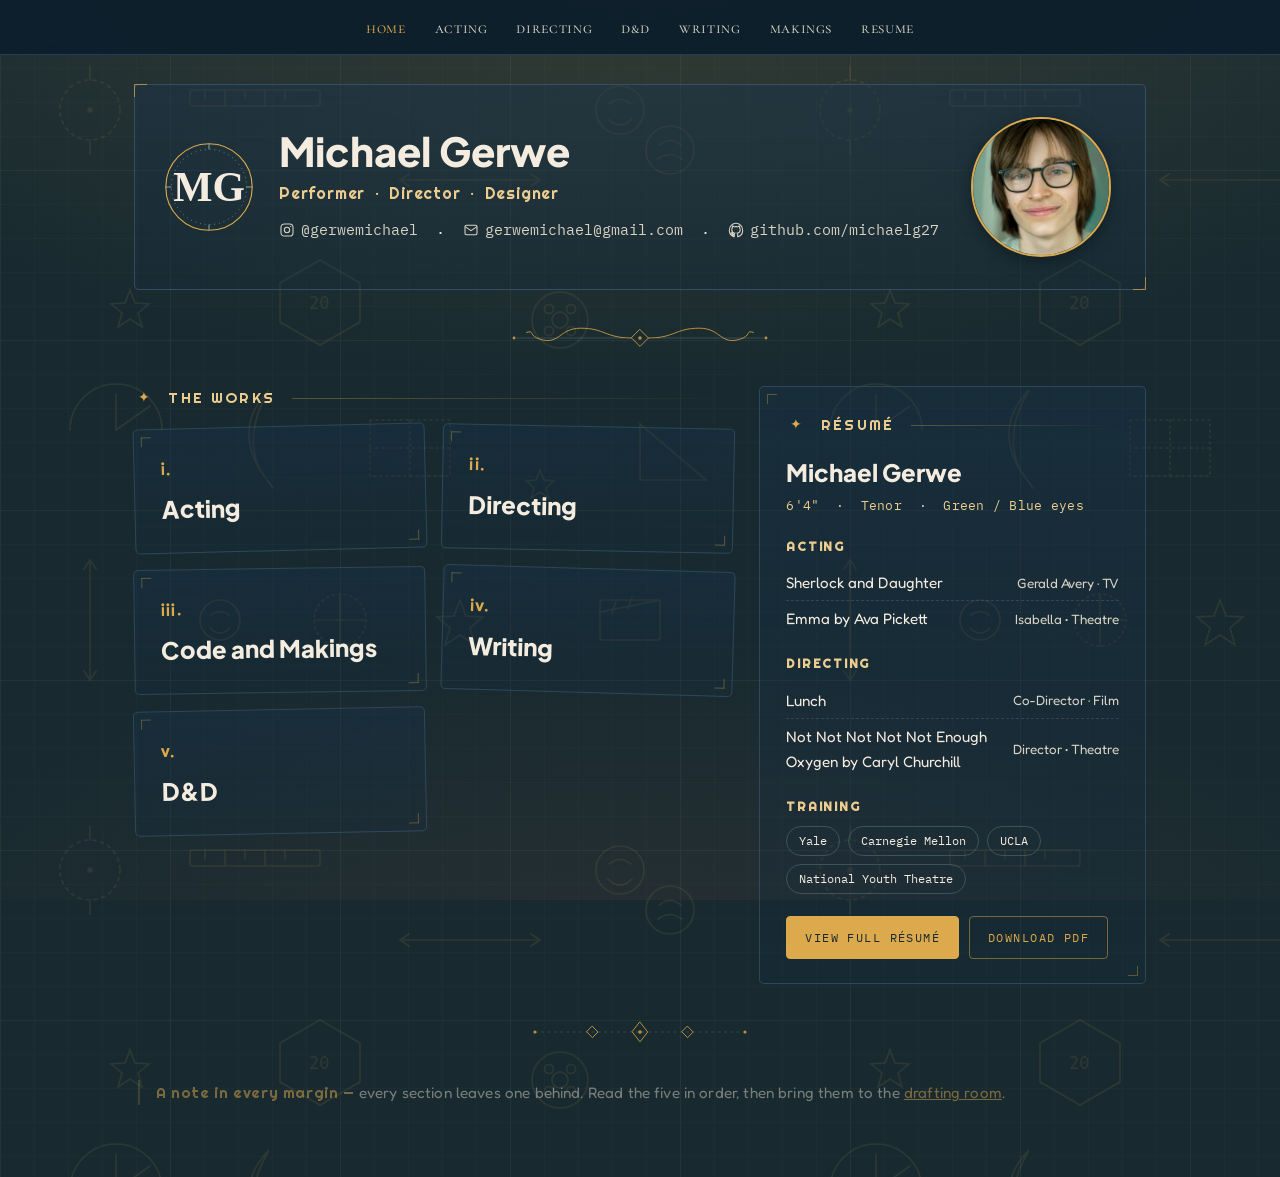
==== commit ea3c25f3: "small baby change to index" ====
--- a/index.html
+++ b/index.html
@@ -4,10 +4,10 @@
     <meta charset="UTF-8">
     <meta name="viewport" content="width=device-width, initial-scale=1.0">
     <link rel="icon" type="image/svg+xml" href="assets/monogram.svg">
-    <title>Michael Gerwe: Performer · Designer · Human</title>
+    <title>Michael Gerwe: Homepage</title>
     <meta name="description" content="Michael Gerwe — performer and maker. Acting, directing, writing, D&D, and code, all in one place.">
     <meta property="og:type" content="website">
-    <meta property="og:title" content="Michael Gerwe — Performer · Designer · Maker">
+    <meta property="og:title" content="Michael Gerwe — Performer · Director · Designer">
     <meta property="og:description" content="Acting, directing, writing, D&D, and code — the gateway to everything me.">
     <meta property="og:image" content="assets/HEADSHOT.jpg">
     <meta name="twitter:card" content="summary_large_image">
@@ -91,14 +91,14 @@
 
                 <div class="rc-group">
                     <h4>Acting</h4>
-                    <div class="rc-credit"><span>Sherlock and Daughter</span><span class="role">Supporting · TV</span></div>
-                    <div class="rc-credit"><span>Emma</span><span class="role">Isabella</span></div>
+                    <div class="rc-credit"><span>Sherlock and Daughter</span><span class="role">Gerald Avery · TV</span></div>
+                    <div class="rc-credit"><span>Emma by Ava Pickett</span><span class="role">Isabella • Theatre</span></div>
                 </div>
 
                 <div class="rc-group">
                     <h4>Directing</h4>
                     <div class="rc-credit"><span>Lunch</span><span class="role">Co-Director · Film</span></div>
-                    <div class="rc-credit"><span>Not Not Not Not Not Enough Oxygen</span><span class="role">Director</span></div>
+                    <div class="rc-credit"><span>Not Not Not Not Not Enough Oxygen by Caryl Churchill</span><span class="role">Director • Theatre</span></div>
                 </div>
 
                 <div class="rc-group">
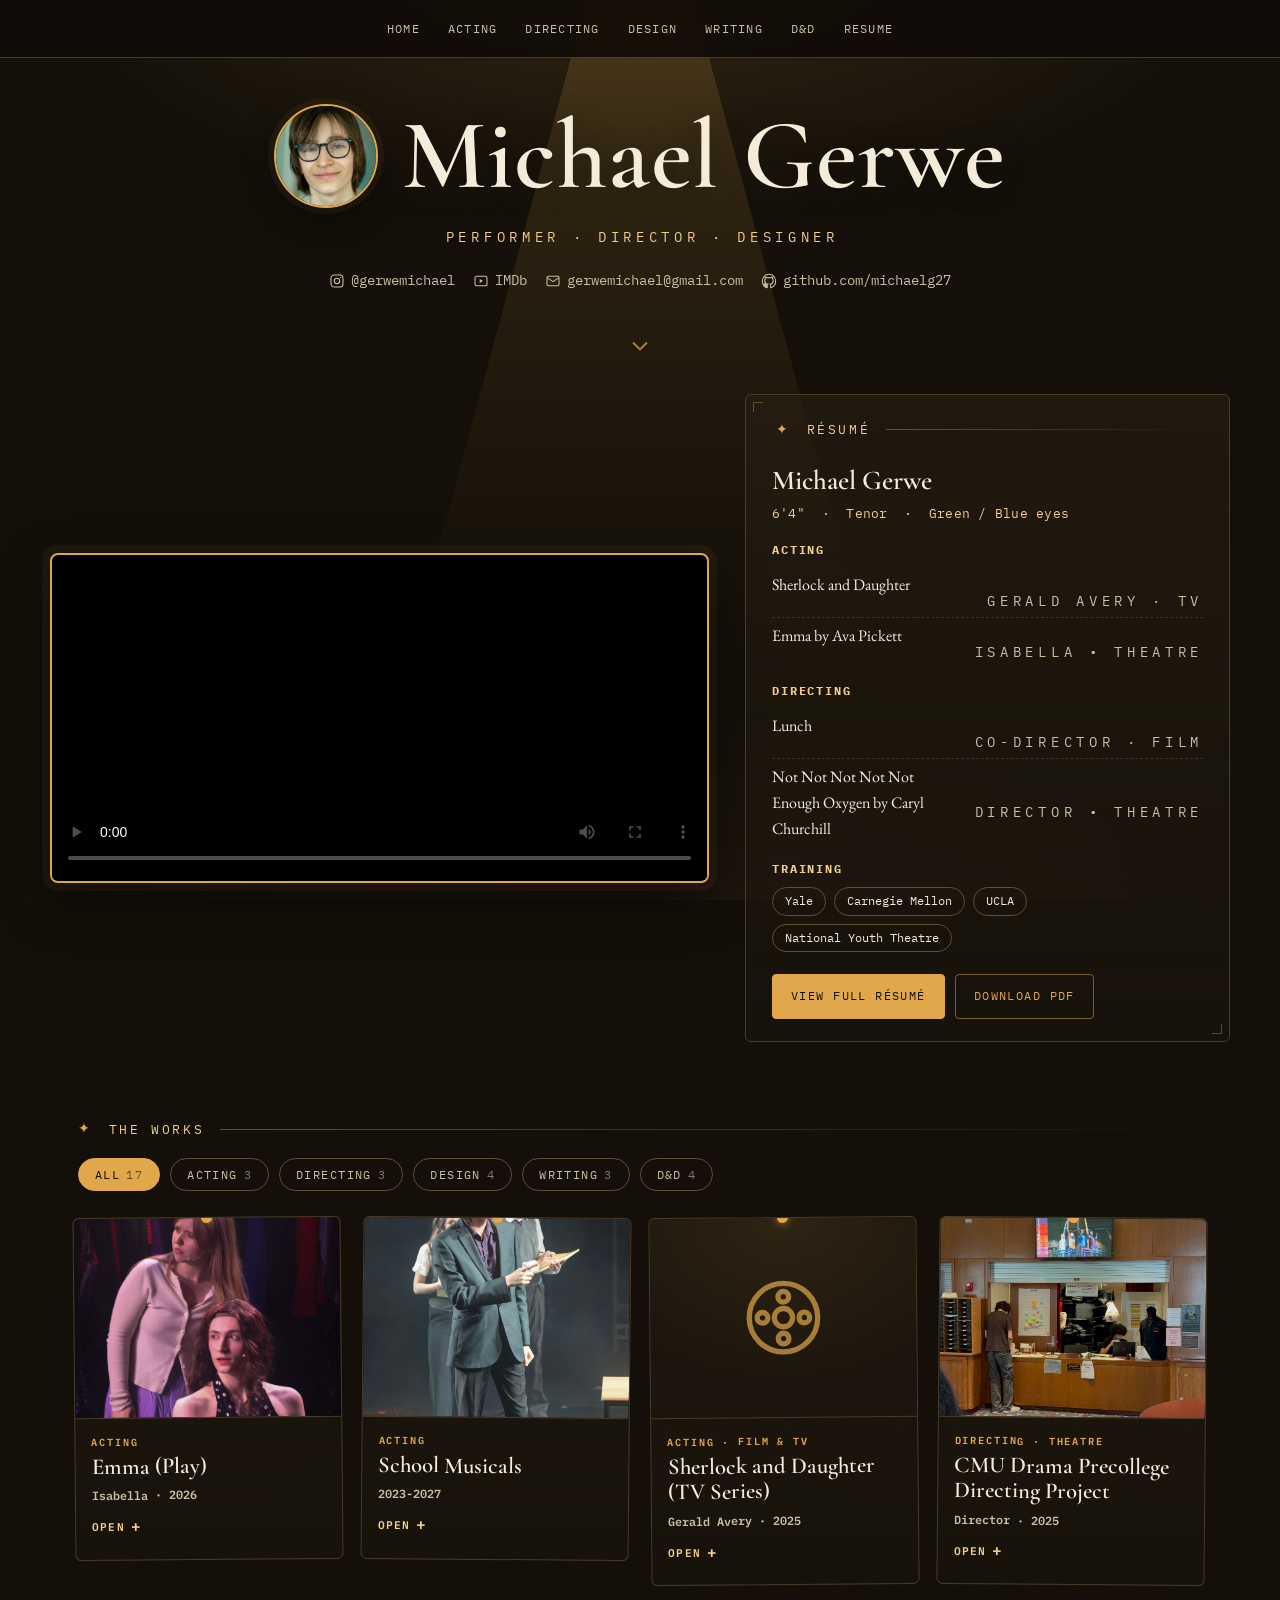
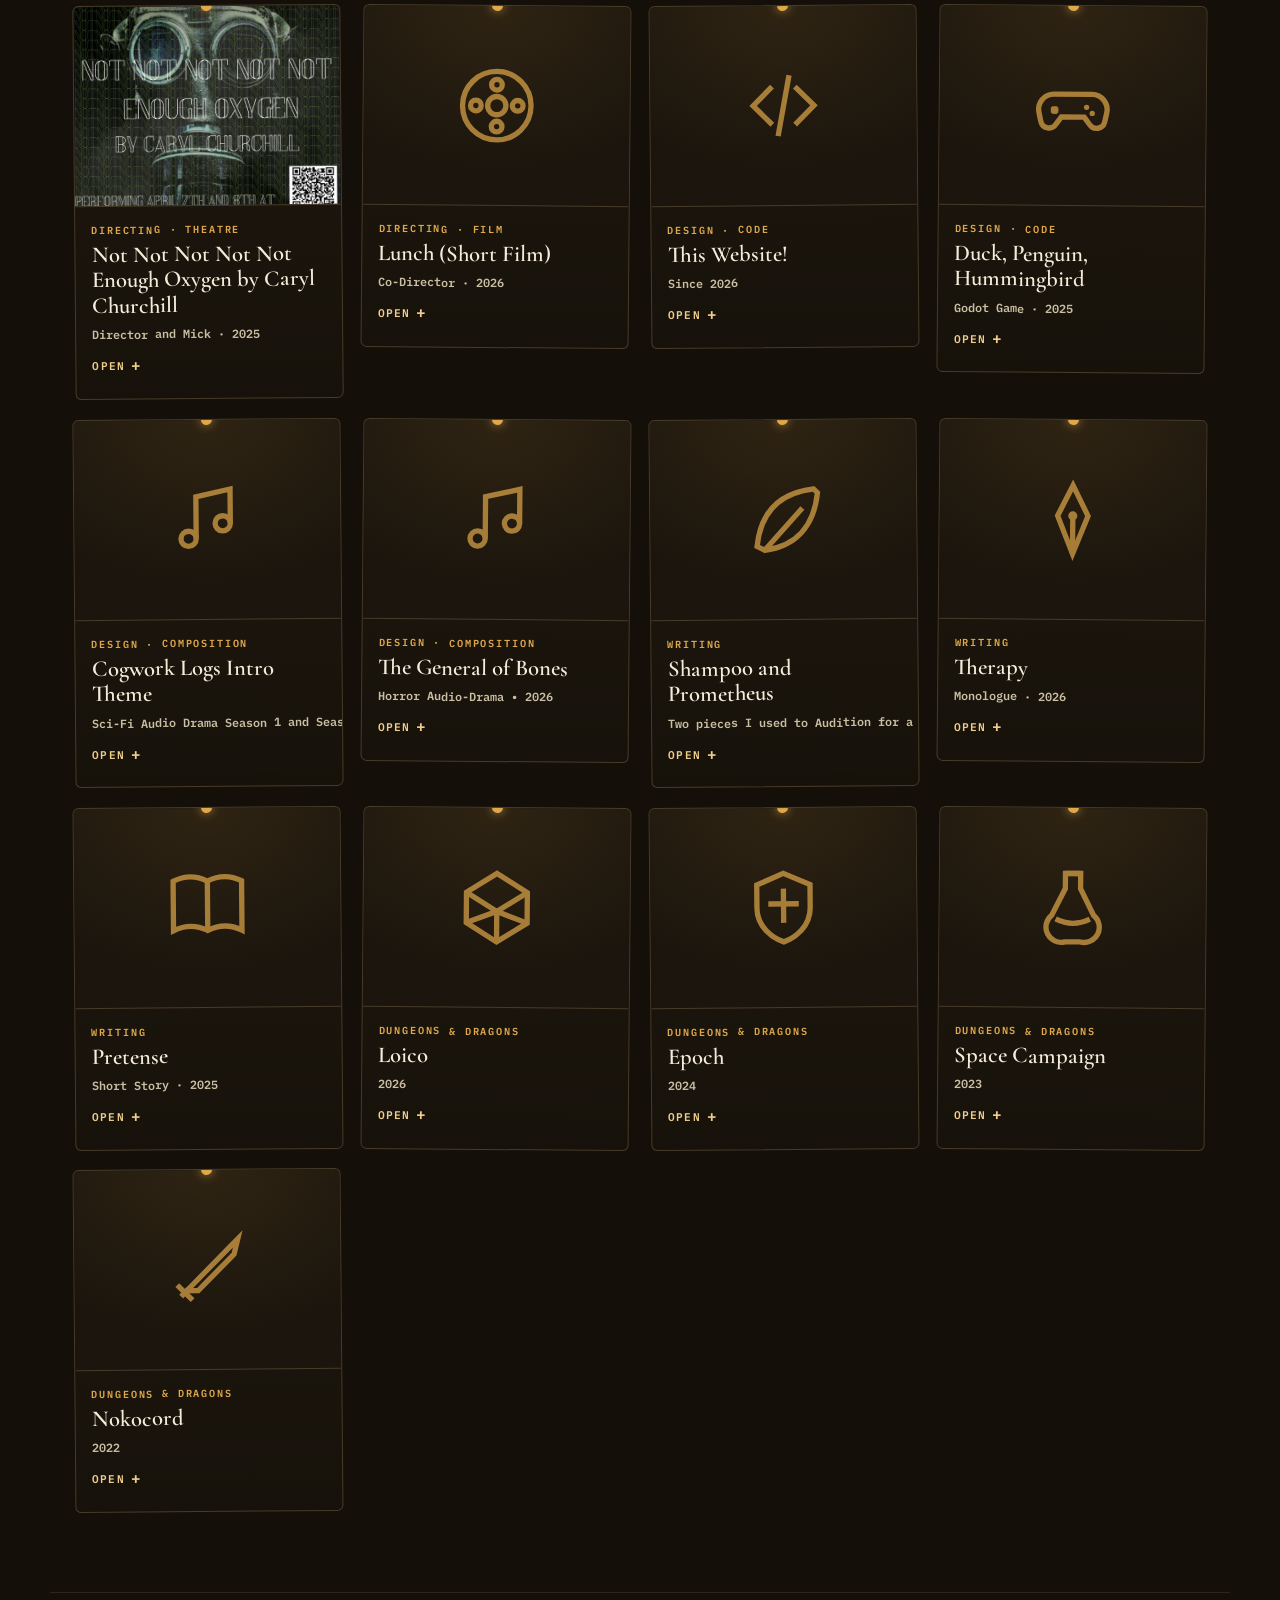
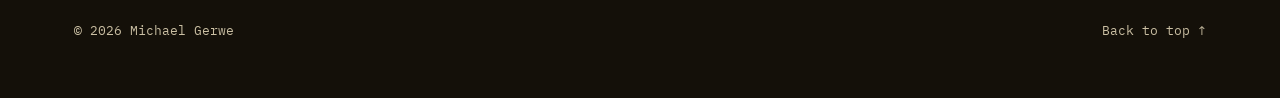
==== commit 9c84b3fd: "big redesign" ====
--- a/index.html
+++ b/index.html
@@ -5,84 +5,74 @@
     <meta name="viewport" content="width=device-width, initial-scale=1.0">
     <link rel="icon" type="image/svg+xml" href="assets/monogram.svg">
     <title>Michael Gerwe: Homepage</title>
-    <meta name="description" content="Michael Gerwe — performer and maker. Acting, directing, writing, D&D, and code, all in one place.">
+    <meta name="description" content="Michael Gerwe — performer and maker. Acting, directing, writing, D&D, and design, all in one place.">
     <meta property="og:type" content="website">
     <meta property="og:title" content="Michael Gerwe — Performer · Director · Designer">
-    <meta property="og:description" content="Acting, directing, writing, D&D, and code — the gateway to everything me.">
+    <meta property="og:description" content="Acting, directing, writing, D&D, and design — the gateway to everything me.">
     <meta property="og:image" content="assets/HEADSHOT.jpg">
     <meta name="twitter:card" content="summary_large_image">
     <link rel="preconnect" href="https://fonts.googleapis.com">
     <link rel="preconnect" href="https://fonts.gstatic.com" crossorigin>
-    <link href="https://fonts.googleapis.com/css2?family=Cormorant+Garamond:wght@500;600;700&family=EB+Garamond:ital@0;1&family=IBM+Plex+Mono:wght@400;500&family=Plus+Jakarta+Sans:wght@600;800&family=Righteous&family=Fredoka:wght@400;500&display=swap" rel="stylesheet">
-    <link rel="stylesheet" href="style.css?v=23">
-    <script src="transitions.js?v=23" defer></script>
+    <link href="https://fonts.googleapis.com/css2?family=Cormorant+Garamond:wght@500;600;700&family=EB+Garamond:ital,wght@0,400;0,500;1,400&family=IBM+Plex+Mono:wght@400;500&display=swap" rel="stylesheet">
+    <link rel="stylesheet" href="style.css?v=27">
+    <script src="transitions.js?v=24" defer></script>
 </head>
+
 <body>
-    <div class="container home">
-
-        <header class="titleblock">
-            <img class="monogram" src="assets/monogram.svg" alt="MG monogram">
-            <div class="fields">
-                <h1 class="project">Michael Gerwe</h1>
-                <div class="role">Performer &nbsp;·&nbsp; Director &nbsp;·&nbsp; Designer</div>
-                <div class="contact">
-                    <a href="https://instagram.com/gerwemichael" target="_blank" rel="noopener" class="contact-link">
-                        <svg class="contact-icon" viewBox="0 0 24 24" fill="none" stroke="currentColor" stroke-width="1.6" aria-hidden="true">
-                            <rect x="3" y="3" width="18" height="18" rx="5"/>
-                            <circle cx="12" cy="12" r="4"/>
-                            <circle cx="17.5" cy="6.5" r="1" fill="currentColor" stroke="none"/>
-                        </svg>
-                        @gerwemichael
-                    </a>
-                    &nbsp;·&nbsp;
-                    <a href="mailto:gerwemichael@gmail.com" class="contact-link">
-                        <svg class="contact-icon" viewBox="0 0 24 24" fill="none" stroke="currentColor" stroke-width="1.6" aria-hidden="true">
-                            <rect x="3" y="5" width="18" height="14" rx="2"/>
-                            <path d="M3 7l9 6 9-6"/>
-                        </svg>
-                        gerwemichael@gmail.com
-                    </a>
-                    &nbsp;·&nbsp;
-                    <a href="https://github.com/michaelg27" target="_blank" rel="noopener" class="contact-link">
-                        <svg class="contact-icon" viewBox="0 0 24 24" fill="none" stroke="currentColor" stroke-width="1.6" aria-hidden="true">
-                            <path d="M12 2C6.48 2 2 6.58 2 12.25c0 4.53 2.87 8.37 6.84 9.73.5.1.68-.22.68-.49 0-.24-.01-1.04-.01-1.89-2.78.62-3.37-1.21-3.37-1.21-.46-1.2-1.11-1.52-1.11-1.52-.91-.64.07-.63.07-.63 1 .07 1.53 1.05 1.53 1.05.89 1.57 2.34 1.12 2.91.85.09-.66.35-1.12.63-1.38-2.22-.26-4.56-1.14-4.56-5.07 0-1.12.39-2.04 1.03-2.76-.1-.26-.45-1.31.1-2.73 0 0 .84-.27 2.75 1.05a9.3 9.3 0 0 1 2.5-.35c.85 0 1.71.12 2.5.35 1.91-1.32 2.75-1.05 2.75-1.05.55 1.42.2 2.47.1 2.73.64.72 1.03 1.64 1.03 2.76 0 3.94-2.34 4.81-4.57 5.06.36.32.68.95.68 1.92 0 1.39-.01 2.51-.01 2.85 0 .27.18.6.69.49A10.26 10.26 0 0 0 22 12.25C22 6.58 17.52 2 12 2z"/>
-                        </svg>
-                        github.com/michaelg27
-                    </a>
-                </div>
+
+    
+<!-- ===== MARQUEE HERO ===== -->
+    <header class="marquee" id="top">
+        
+        <div class="marquee-head">
+            <div class="marquee-title">
+                <img class="marquee-headshot" src="assets/HEADSHOT.jpg" alt="Photo of Michael Gerwe" width="104" height="104">
+                <h1>Michael Gerwe</h1>
             </div>
-            <img class="headshot" src="assets/HEADSHOT.jpg" alt="Photo of Michael Gerwe" width="140" height="140">
-        </header>
-
-        <img class="flourish" src="assets/flourish.svg" alt="">
-
-        <div class="home-grid">
-
-            <div class="home-works">
-                <div class="section-label">The Works</div>
-                <nav class="categories">
-                    <a href="acting.html" class="category-link panel">
-                        <div class="cat-num">i.</div>
-                        <div class="cat-name">Acting</div>
-                    </a>
-                    <a href="directing.html" class="category-link panel">
-                        <div class="cat-num">ii.</div>
-                        <div class="cat-name">Directing</div>
-                    </a>
-                    <a href="hobbies.html" class="category-link panel">
-                        <div class="cat-num">iii.</div>
-                        <div class="cat-name">Code and Makings</div>
-                    </a>
-                    <a href="writing.html" class="category-link panel">
-                        <div class="cat-num">iv.</div>
-                        <div class="cat-name">Writing</div>
-                    </a>
-                    <a href="dnd.html" class="category-link panel">
-                        <div class="cat-num">v.</div>
-                        <div class="cat-name">D&amp;D</div>
-                    </a>
-                </nav>
+            <div class="role">Performer · Director · Designer</div>
+            <div class="contact">
+                <a href="https://instagram.com/gerwemichael" target="_blank" rel="noopener" class="contact-link">
+                    <svg class="contact-icon" viewBox="0 0 24 24" fill="none" stroke="currentColor" stroke-width="1.6" aria-hidden="true">
+                        <rect x="3" y="3" width="18" height="18" rx="5"/>
+                        <circle cx="12" cy="12" r="4"/>
+                        <circle cx="17.5" cy="6.5" r="1" fill="currentColor" stroke="none"/>
+                    </svg>
+                    @gerwemichael
+                </a>
+                <a href="https://www.imdb.com/name/nm17218594/" target="_blank" rel="noopener" class="contact-link">
+                    <svg class="contact-icon" viewBox="0 0 24 24" fill="none" stroke="currentColor" stroke-width="1.6" aria-hidden="true">
+                        <rect x="3" y="5" width="18" height="14" rx="2.5"/>
+                        <path d="M10 9l5 3-5 3z" fill="currentColor" stroke="none"/>
+                    </svg>
+                    IMDb
+                </a>
+                <a href="mailto:gerwemichael@gmail.com" class="contact-link">
+                    <svg class="contact-icon" viewBox="0 0 24 24" fill="none" stroke="currentColor" stroke-width="1.6" aria-hidden="true">
+                        <rect x="3" y="5" width="18" height="14" rx="2"/>
+                        <path d="M3 7l9 6 9-6"/>
+                    </svg>
+                    gerwemichael@gmail.com
+                </a>
+                <a href="https://github.com/michaelg27" target="_blank" rel="noopener" class="contact-link">
+                    <svg class="contact-icon" viewBox="0 0 24 24" fill="none" stroke="currentColor" stroke-width="1.6" aria-hidden="true">
+                        <path d="M12 2C6.48 2 2 6.58 2 12.25c0 4.53 2.87 8.37 6.84 9.73.5.1.68-.22.68-.49 0-.24-.01-1.04-.01-1.89-2.78.62-3.37-1.21-3.37-1.21-.46-1.2-1.11-1.52-1.11-1.52-.91-.64.07-.63.07-.63 1 .07 1.53 1.05 1.53 1.05.89 1.57 2.34 1.12 2.91.85.09-.66.35-1.12.63-1.38-2.22-.26-4.56-1.14-4.56-5.07 0-1.12.39-2.04 1.03-2.76-.1-.26-.45-1.31.1-2.73 0 0 .84-.27 2.75 1.05a9.3 9.3 0 0 1 2.5-.35c.85 0 1.71.12 2.5.35 1.91-1.32 2.75-1.05 2.75-1.05.55 1.42.2 2.47.1 2.73.64.72 1.03 1.64 1.03 2.76 0 3.94-2.34 4.81-4.57 5.06.36.32.68.95.68 1.92 0 1.39-.01 2.51-.01 2.85 0 .27.18.6.69.49A10.26 10.26 0 0 0 22 12.25C22 6.58 17.52 2 12 2z"/>
+                    </svg>
+                    github.com/michaelg27
+                </a>
             </div>
+        </div>
+        <a href="#work" class="scroll-cue" aria-label="Scroll to the work">
+            <svg viewBox="0 0 24 24" fill="none" stroke="currentColor" stroke-width="1.6" aria-hidden="true">
+                <path d="M6 9l6 6 6-6"/>
+            </svg>
+        </a>
+
+        <div class="marquee-inner">
+            <video class="marquee-clip" controls preload="metadata" playsinline poster="assets/sherlock-poster.jpg">
+                <source src="assets/sherlock-snippet.mp4" type="video/mp4">
+                <source src="assets/SHERLOCK%20SNIPPET.mov" type="video/quicktime">
+                A clip from Sherlock and Daughter.
+            </video>
 
             <aside class="resume-card panel">
                 <div class="section-label">Résumé</div>
@@ -113,40 +103,505 @@
                     <a href="MY RESUME.pdf" class="btn btn-ghost" download>Download PDF</a>
                 </div>
             </aside>
-
         </div>
-
-        <img class="flourish" src="assets/flourish2.svg" alt="">
-
-        <!-- ARG entry clue: subtle, in the margin like a studio annotation -->
-        <p class="margin-note">
-            <span class="lot">A note in every margin —</span>
-            every section leaves one behind. Read the five in order,
-            then bring them to the <a href="secret.html">drafting room</a>.
-        </p>
+        
+
+        
+    </header>
+
+    <div class="container home">
+
+        <!-- ===== THE LOBBY WALL ===== -->
+        <section id="work">
+            <div class="section-label">The Works</div>
+
+            <div class="filters" role="group" aria-label="Filter the work by discipline">
+                <button class="chip" data-filter="all" aria-pressed="true">All</button>
+                <button class="chip" data-filter="acting" aria-pressed="false">Acting</button>
+                <button class="chip" data-filter="directing" aria-pressed="false">Directing</button>
+                <button class="chip" data-filter="design" aria-pressed="false">Design</button>
+                <button class="chip" data-filter="writing" aria-pressed="false">Writing</button>
+                <button class="chip" data-filter="dnd" aria-pressed="false">D&amp;D</button>
+            </div>
+
+            <div class="lobby">
+
+                <!-- ACTING -->
+                <details class="lobby-card panel" data-cat="acting">
+                    <summary>
+                        <div class="lc-thumb"><img src="assets/EMMA1.JPEG" alt="Emma production photo" loading="lazy"></div>
+                        <div class="lc-meta">
+                            <span class="lc-cat">Acting</span>
+                            <span class="lc-title">Emma (Play)</span>
+                            <span class="tag">Isabella · 2026</span>
+                            <span class="lc-open">Open</span>
+                        </div>
+                    </summary>
+                    <div class="entry-body">
+                        <p>For my Advanced Play Production class in Junior Year, we put on a production of Ava Pickett's brilliant modern adaptation of Emma.
+                            The play is wonderful, cheesy, endlessly funny.
+                            Getting to play esteemed Bridezilla Isabella Woodhouse a joy in so many ways.
+                            It's not every day when you as a 6'4 tall person get to wear 4-inch heels and a dress for an hour!
+                            Jokes aside, I owe everything to the castmates and our director who
+                            created such an incredible space to learn and perform that I will forever cherish.
+                        </p>
+                        <img src="assets/EMMA1.JPEG" alt="Emma Photo 1" width="1341" height="1600" loading="lazy">
+                        <img src="assets/EMMA2.JPEG" alt="Emma Photo 2" width="1600" height="1066" loading="lazy">
+                        <img src="assets/EMMA3.JPG" alt="Emma Photo 3" width="1104" height="828" loading="lazy">
+                    </div>
+                </details>
+
+                <details class="lobby-card panel" data-cat="acting">
+                    <summary>
+                        <div class="lc-thumb"><img src="assets/URINE1.jpg" alt="Urinetown production photo" loading="lazy"></div>
+                        <div class="lc-meta">
+                            <span class="lc-cat">Acting</span>
+                            <span class="lc-title">School Musicals</span>
+                            <span class="tag">2023-2027</span>
+                            <span class="lc-open">Open</span>
+                        </div>
+                    </summary>
+                    <div class="entry-body">
+                        <p>
+                        Freshman Year: Anything Goes (Captain)
+                        </p>
+                        <p>
+                        Sophomore Year: Addams Family (Uncle Fester)
+                        </p>
+                        <p>
+                        Junior Year: Urinetown (Caldwell Cladwell)
+                        </p>
+                        <p>
+                        Senior Year: <i>Yet to be seen!</i>
+                        </p>
+                        <p>
+                            I wanted to highlight here all the high school musicals I've been in so far.
+                            I began performing with middle school musicals, so having the privilege to continue is something I'm always grateful for..
+                            I've loved every minute of rehearsing and performing with these casts. Everyone is so incredibly talented, participates out of love and passion!
+                            The collective enthusiasm and dedication in the rehearsal is something that continues to infect me every single year.
+                        </p>
+                        <p>
+                            A few Urinetown photos as it's my most recent:
+                            <img src="assets/URINE1.jpg" alt="Urinetown Photo 1" width="889" height="1421" loading="lazy">
+                            <img src="assets/URINE2.jpg" alt="Urinetown Photo 2" width="991" height="1482" loading="lazy">
+                            <img src="assets/URINE3.jpg" alt="Urinetown Photo 3" width="913" height="1450" loading="lazy">
+                        </p>
+                    </div>
+                </details>
+
+                <details class="lobby-card panel" data-cat="acting">
+                    <summary>
+                        <div class="lc-thumb glyph-only">
+                            <svg class="glyph" viewBox="0 0 24 24" fill="none" stroke="currentColor" stroke-width="1.4" aria-hidden="true"><circle cx="12" cy="12" r="9"/><circle cx="12" cy="12" r="2.4"/><circle cx="12" cy="6.5" r="1.4"/><circle cx="17.5" cy="12" r="1.4"/><circle cx="12" cy="17.5" r="1.4"/><circle cx="6.5" cy="12" r="1.4"/></svg>
+                        </div>
+                        <div class="lc-meta">
+                            <span class="lc-cat">Acting · Film &amp; TV</span>
+                            <span class="lc-title">Sherlock and Daughter (TV Series)</span>
+                            <span class="tag">Gerald Avery · 2025</span>
+                            <span class="lc-open">Open</span>
+                        </div>
+                    </summary>
+                    <div class="entry-body">
+                        <p>
+                            I had the fortune to act in the incredible TV series <i>Sherlock and Daughter</i> as a day player.
+                            I learned so much from everybody on set, including David Thewlis and Blu Hunt, who were all so welcoming and skilled in their craft.
+                            Go watch it on CW!
+                        </p>
+                        <video controls preload="metadata" width="2940" height="1466"><source src="assets/sherlock-snippet.mp4" type="video/mp4"><source src="assets/SHERLOCK%20SNIPPET.mov" type="video/quicktime">Here's my snippet</video>
+                    </div>
+                </details>
+
+                <!-- DIRECTING -->
+                <details class="lobby-card panel" data-cat="directing">
+                    <summary>
+                        <div class="lc-thumb"><img src="assets/CMU1.jpeg" alt="CMU directing project photo" loading="lazy"></div>
+                        <div class="lc-meta">
+                            <span class="lc-cat">Directing · Theatre</span>
+                            <span class="lc-title">CMU Drama Precollege Directing Project</span>
+                            <span class="tag">Director · 2025</span>
+                            <span class="lc-open">Open</span>
+                        </div>
+                    </summary>
+                    <div class="entry-body">
+                        <p>
+                            Over the Summer of 2025, I was lucky enough to participate in the prestigious Carnegie Mellon's PreCollege Drama Intensive.
+                            During the camp, I took Carlos Martinez (MFA John Wells Directing Fellow)'s directing class. The class was so valuable and taught me so much about what exactly it means to be a director.
+                            Working under his mentorship along with all the other students was
+                            a blessing beyond naming. For our final project, we wrote and directed a scene related to a specific scene from Caryl Churchill's <i>Love and Information</i>.
+                            I'm really proud of what I and everyone else in the group accomplished.
+                            Thank you Carlos!</p>
+                        <p>
+                            Here are some images from the final showing!
+                            <img src="assets/CMU1.jpeg" alt="CMU1">
+                            <img src="assets/CMU2.jpeg" alt="CMU2">
+                            <img src="assets/CMU3.jpeg" alt="CMU3">
+                            <img src="assets/CMU4.JPG" alt="CMU4">
+                        </p>
+                    </div>
+                </details>
+
+                <details class="lobby-card panel" data-cat="directing">
+                    <summary>
+                        <div class="lc-thumb"><img src="assets/NOTPOSTER.jpg" alt="Not Not Not Not Not Enough Oxygen poster" loading="lazy"></div>
+                        <div class="lc-meta">
+                            <span class="lc-cat">Directing · Theatre</span>
+                            <span class="lc-title">Not Not Not Not Not Enough Oxygen by Caryl Churchill</span>
+                            <span class="tag">Director and Mick · 2025</span>
+                            <span class="lc-open">Open</span>
+                        </div>
+                    </summary>
+                    <div class="entry-body">
+                        <p>I produced, directed, and acted in a production of Caryl Churchill's <i>Not Not Not Not Not Enough Oxygen</i> at the Etcetera Theatre in Camden.
+                            This was the play that got me into directing, which also meant that I was coming in blind. I jumped in headfirst anyways!
+                            We performed twice at the Etcetera Theatre in Camden.
+                            When I read the play, I knew that I had to put this piece on the stage.
+                            Caryl Churchill's genius is beyond measure and is especially visible in this crazy, dystopian, absurdist, yet deeply truthful script.
+                            Despite all the challenges that came with learning the process, it was more fun than I could have ever imagined. </p>
+                        <p>
+                            Here's the poster I made:
+                            <img src="assets/NOTPOSTER.jpg" alt="Not Not Not Not Not Enough Oxygen Poster" width="1200" height="1200" loading="lazy">
+                        </p>
+                    </div>
+                </details>
+
+                <details class="lobby-card panel" data-cat="directing">
+                    <summary>
+                        <div class="lc-thumb glyph-only">
+                            <svg class="glyph" viewBox="0 0 24 24" fill="none" stroke="currentColor" stroke-width="1.4" aria-hidden="true"><circle cx="12" cy="12" r="9"/><circle cx="12" cy="12" r="2.4"/><circle cx="12" cy="6.5" r="1.4"/><circle cx="17.5" cy="12" r="1.4"/><circle cx="12" cy="17.5" r="1.4"/><circle cx="6.5" cy="12" r="1.4"/></svg>
+                        </div>
+                        <div class="lc-meta">
+                            <span class="lc-cat">Directing · Film</span>
+                            <span class="lc-title">Lunch (Short Film)</span>
+                            <span class="tag">Co-Director · 2026</span>
+                            <span class="lc-open">Open</span>
+                        </div>
+                    </summary>
+                    <div class="entry-body">
+                        <p>I had the honor and joy of being a co-director for the short film <i>Lunch</i>.
+                            This was my first every film directing gig, and I'm so lucky to have had my other co-director
+                            to help me along the way. Learning from them was an utter joy, and a huge step
+                            into a medium that at the time was outside of my comfort zone.
+                            We premiered along with several other short films at the Everyman Maida Vale in London.
+                            Seeing the 14 minutes I had spent the past year working on with my co-director right there on a giant screen for the first time was addicting to say the least.
+                        </p>
+                        <p>
+                            <a href="https://drive.google.com/file/d/1aoX25MZ09Xqd-q3PurvYIxBAF_NcMHd2/view?usp=sharing" target="_blank" rel="noopener">Watch the film here</a>
+                        </p>
+                    </div>
+                </details>
+
+                <!-- DESIGN · CODE -->
+                <details class="lobby-card panel" data-cat="design">
+                    <summary>
+                        <div class="lc-thumb glyph-only">
+                            <svg class="glyph" viewBox="0 0 24 24" fill="none" stroke="currentColor" stroke-width="1.4" aria-hidden="true"><path d="M9 7l-5 5 5 5"/><path d="M15 7l5 5-5 5"/><path d="M13.5 4l-3 16"/></svg>
+                        </div>
+                        <div class="lc-meta">
+                            <span class="lc-cat">Design · Code</span>
+                            <span class="lc-title">This Website!</span>
+                            <span class="tag">Since 2026</span>
+                            <span class="lc-open">Open</span>
+                        </div>
+                    </summary>
+                    <div class="entry-body">
+                        <p>This website itself has been a fun coding adventure. I learned the basics of HTML and CSS, through this project to create a rough draft
+                            which I refined with Claude Code (also first time using). In addition, learning how to market myself as a creative has been an introspective and rewarding process.  </p>
+                    </div>
+                </details>
+
+                <details class="lobby-card panel" data-cat="design">
+                    <summary>
+                        <div class="lc-thumb glyph-only">
+                            <svg class="glyph" viewBox="0 0 24 24" fill="none" stroke="currentColor" stroke-width="1.4" aria-hidden="true"><path d="M7 9h10a4 4 0 0 1 3.9 4.9l-.5 2.3a2.2 2.2 0 0 1-4 .7L15 15H9l-1.4 1.9a2.2 2.2 0 0 1-4-.7l-.5-2.3A4 4 0 0 1 7 9z"/><path d="M7.2 12.2v2"/><path d="M6.2 13.2h2"/><circle cx="15.6" cy="12.4" r=".7" fill="currentColor" stroke="none"/><circle cx="17.1" cy="14" r=".7" fill="currentColor" stroke="none"/></svg>
+                        </div>
+                        <div class="lc-meta">
+                            <span class="lc-cat">Design · Code</span>
+                            <span class="lc-title">Duck, Penguin, Hummingbird</span>
+                            <span class="tag">Godot Game · 2025</span>
+                            <span class="lc-open">Open</span>
+                        </div>
+                    </summary>
+                    <div class="entry-body">
+                        <p>For my Software Engineering 101 class, I made a 3D platformer with birds for a client in Godot. I used no AI to really challenge myself in my raw coding ability.
+                            Unfortunately, the course did not give me enough time to learn basic 3D modeling, which was goal I've had for a while.
+                            Overall, I'm very happy with how it turned out, even with the time restriction
+                            <a href="https://www.dropbox.com/scl/fi/fr0nly4g4lg28t1skx0k0/patch4.zip?rlkey=cooovw4reue4c7eu7f26vz7ue&st=est9dady&dl=0">Play it for yourself if you're on a mac!</a>
+                        </p>
+                    </div>
+                </details>
+
+                <!-- DESIGN · COMPOSITION -->
+                <details class="lobby-card panel" data-cat="design">
+                    <summary>
+                        <div class="lc-thumb glyph-only">
+                            <svg class="glyph" viewBox="0 0 24 24" fill="none" stroke="currentColor" stroke-width="1.4" aria-hidden="true"><path d="M9 17V6l9-2v9"/><circle cx="7" cy="17" r="2"/><circle cx="16" cy="13" r="2"/></svg>
+                        </div>
+                        <div class="lc-meta">
+                            <span class="lc-cat">Design · Composition</span>
+                            <span class="lc-title">Cogwork Logs Intro Theme</span>
+                            <span class="tag">Sci-Fi Audio Drama Season 1 and Season 2· 2024 and 2025</span>
+                            <span class="lc-open">Open</span>
+                        </div>
+                    </summary>
+                    <div class="entry-body">
+                        <p>When my best friend asked me to compose the intro theme for their sci-fi audio drama, I knew I had to say yes.
+                       I played around in Ableton and made a theme me and them were really happy with,
+                         so when they asked me to do it again for Season 2, how could I resist?
+                        </p>
+                        <p>
+                            <a href="https://open.spotify.com/show/7jNXPOoym7O1ruSMqNUsLq?si=ecfeeac9087b4c0f">Have a listen to the podcast on Spotify here!</a>
+                        </p>
+                    </div>
+                </details>
+
+                <details class="lobby-card panel" data-cat="design">
+                    <summary>
+                        <div class="lc-thumb glyph-only">
+                            <svg class="glyph" viewBox="0 0 24 24" fill="none" stroke="currentColor" stroke-width="1.4" aria-hidden="true"><path d="M9 17V6l9-2v9"/><circle cx="7" cy="17" r="2"/><circle cx="16" cy="13" r="2"/></svg>
+                        </div>
+                        <div class="lc-meta">
+                            <span class="lc-cat">Design · Composition</span>
+                            <span class="lc-title">The General of Bones</span>
+                            <span class="tag">Horror Audio-Drama • 2026</span>
+                            <span class="lc-open">Open</span>
+                        </div>
+                    </summary>
+                    <div class="entry-body">
+                        <p>One of the Cogwork Logs team knew somebody who was making another audio-drama and specifically requested me to work on their intro theme.
+                            Composing this theme was fun and a step into the horror genre, which I was not very familiar with.
+                        </p>
+                        <p>
+                            <a href="https://open.spotify.com/show/5195h4ynF2DFlos1WjOEn6?si=118eaf77c45846dc">Have a listen to it on Spotify.</a>
+                        </p>
+                    </div>
+                </details>
+
+                <!-- WRITING -->
+                <details class="lobby-card panel" data-cat="writing">
+                    <summary>
+                        <div class="lc-thumb glyph-only">
+                            <svg class="glyph" viewBox="0 0 24 24" fill="none" stroke="currentColor" stroke-width="1.4" aria-hidden="true"><path d="M20 4C11 5 6 10 5 19l2 1c8-1 13-6 14-15z"/><path d="M7 20L17 9"/></svg>
+                        </div>
+                        <div class="lc-meta">
+                            <span class="lc-cat">Writing</span>
+                            <span class="lc-title">Shampoo and Prometheus</span>
+                            <span class="tag">Two pieces I used to Audition for a Writer's Seminar · 2026</span>
+                            <span class="lc-open">Open</span>
+                        </div>
+                    </summary>
+                    <div class="entry-body">
+                        <p>Shampoo was a timed prompt that I had 30 minutes to write for, whereas I wrote Prometheus in the span of a week.
+                            These pieces were submitted together as an audition to a writer's seminar.
+                        </p><p><a href="https://docs.google.com/document/d/1K0Ud_JrJSCFm1hPld2wiZHCA3earjYjoYoUXCaGdF2w/edit?usp=sharing">Shampoo</a></p>
+                        <p><a href="https://docs.google.com/document/d/1reOZ1nDQwBr6uli2q7QPoTLBXkCXVHr5laD0KLdkYVA/edit?usp=sharing">Prometheus</a></p>
+                    </div>
+                </details>
+
+                <details class="lobby-card panel" data-cat="writing">
+                    <summary>
+                        <div class="lc-thumb glyph-only">
+                            <svg class="glyph" viewBox="0 0 24 24" fill="none" stroke="currentColor" stroke-width="1.4" aria-hidden="true"><path d="M12 3l4 8-4 10-4-10z"/><path d="M12 11v10"/><circle cx="12" cy="11" r="1.2" fill="currentColor" stroke="none"/></svg>
+                        </div>
+                        <div class="lc-meta">
+                            <span class="lc-cat">Writing</span>
+                            <span class="lc-title">Therapy</span>
+                            <span class="tag">Monologue · 2026</span>
+                            <span class="lc-open">Open</span>
+                        </div>
+                    </summary>
+                    <div class="entry-body">
+                        <p><a href="https://docs.google.com/document/d/1jR11KAwxjX65muRdqJnfzFxrjvvIKKQzK7ntc4s9Yek/edit?usp=sharing">Read it here!</a></p>
+                    </div>
+                </details>
+
+                <details class="lobby-card panel" data-cat="writing">
+                    <summary>
+                        <div class="lc-thumb glyph-only">
+                            <svg class="glyph" viewBox="0 0 24 24" fill="none" stroke="currentColor" stroke-width="1.4" aria-hidden="true"><path d="M3 5c3-1.5 6-1.5 9 0 3-1.5 6-1.5 9 0v13c-3-1.5-6-1.5-9 0-3-1.5-6-1.5-9 0z"/><path d="M12 5v13"/></svg>
+                        </div>
+                        <div class="lc-meta">
+                            <span class="lc-cat">Writing</span>
+                            <span class="lc-title">Pretense</span>
+                            <span class="tag">Short Story · 2025</span>
+                            <span class="lc-open">Open</span>
+                        </div>
+                    </summary>
+                    <div class="entry-body">
+                        <p><a href="https://docs.google.com/document/d/1tcpJBDP_DLkzPFdPnT0V7-PHFUrUFL9fRiXPLA_fh1g/edit?usp=sharing">Read it here!</a>
+                        </p>
+                    </div>
+                </details>
+
+                <!-- D&D -->
+                <details class="lobby-card panel" data-cat="dnd">
+                    <summary>
+                        <div class="lc-thumb glyph-only">
+                            <svg class="glyph" viewBox="0 0 24 24" fill="none" stroke="currentColor" stroke-width="1.4" aria-hidden="true"><polygon points="12,3 20,8 20,16 12,21 4,16 4,8"/><path d="M4 8l8 5 8-5"/><path d="M12 13v8"/><path d="M4 16l8-3 8 3"/></svg>
+                        </div>
+                        <div class="lc-meta">
+                            <span class="lc-cat">Dungeons &amp; Dragons</span>
+                            <span class="lc-title">Loico</span>
+                            <span class="tag">2026</span>
+                            <span class="lc-open">Open</span>
+                        </div>
+                    </summary>
+                    <div class="entry-body">
+                        <p>After watching a playthrough of the game <i>Don't Look Outside</i>, I was so inspired that I felt the utter need to make that into a DND setting.
+                        The core concept of the campaign was that they were stuck inside a castle that was eldritchly warped by the waking of a long asleep god, and I'm proud of the setting I made.
+                            Mechanically, I think it was very clunky while playing the game in terms of exploration, because everything is stuck indoors which puts many
+                            limits on how the players can travel and find information.
+                            I reckon that the clunkyness resulted in me making up a lot of details of the world, much more so than usual.
+                            Either way, it was a super fun challenge, and I'm really grateful my players enjoyed it. I knew I wanted to play with themes of religious obsession,
+                            fanaticism, and what exactly does it mean to have faith in a organisation that has been party to a lot of corruption in the world.
+                            I find that DND is a really powerful vehicle for these themes due to how it handles the practice of magic and what it means to be a cleric (someone who gets their magic
+                            threw the worship of a god), a warlock (someone who makes a deal with a god), or a sorcerer (someone who is just born with their magic). I find divinity really interesting,
+                            and I'm grateful that this was a really cool opportunity to build a theocratic society where my players could grapple with those ideas.
+                        </p>
+                        <p>
+                            <a href="https://docs.google.com/document/d/1WC0QCm1zyRT0eOmQ8r59IAbTJy9Pw0XO9tdQaD5ERxw/edit?usp=sharing" target="_blank" rel="noopener">Have a look for yourself!</a>
+                        </p>
+                    </div>
+                </details>
+
+                <details class="lobby-card panel" data-cat="dnd">
+                    <summary>
+                        <div class="lc-thumb glyph-only">
+                            <svg class="glyph" viewBox="0 0 24 24" fill="none" stroke="currentColor" stroke-width="1.4" aria-hidden="true"><path d="M12 3l7 3v6c0 5-4 8-7 9-3-1-7-4-7-9V6z"/><path d="M12 7v9"/><path d="M8 11h8"/></svg>
+                        </div>
+                        <div class="lc-meta">
+                            <span class="lc-cat">Dungeons &amp; Dragons</span>
+                            <span class="lc-title">Epoch</span>
+                            <span class="tag">2024</span>
+                            <span class="lc-open">Open</span>
+                        </div>
+                    </summary>
+                    <div class="entry-body">
+                        <p>Campaign wise, I wasn't the best dm for this world since the players just kept guessing my ending, so I kept changing it (stupid).
+                            The energy over the sessions we had just kind of sizzled out, making the campaign not that fun for anyone anymore. World wise,
+                            this is one of my best. I personally think that I took everything that went wrong with Epoch as a world, and improved on it.
+                            I love this world to bits. I wanted to play with themes of espionage, political intrigue, and what it really means to be a good leader.
+                            It's sci-fi, and so much more. I ended up using this world a lot of times while volunteering to run games for middle schoolers later after the failure
+                            of my home game in this world. Point is, I really like this setting and what I'm able to play with when I use it.
+                        </p>
+                        <p>
+                            <a href="https://docs.google.com/document/d/1ziVp80r4WDY0ME6AVoywArxUfQNqy6pLcZ6_olLHKs0/edit?usp=sharing" target="_blank" rel="noopener">Have a look for yourself!</a>
+                        </p>
+                    </div>
+                </details>
+
+                <details class="lobby-card panel" data-cat="dnd">
+                    <summary>
+                        <div class="lc-thumb glyph-only">
+                            <svg class="glyph" viewBox="0 0 24 24" fill="none" stroke="currentColor" stroke-width="1.4" aria-hidden="true"><path d="M10 3h4v4l3.5 7A4 4 0 0 1 14 21h-4a4 4 0 0 1-3.5-7L10 7z"/><path d="M10 3h4"/><path d="M7.5 15c3 1.5 6 1.5 9 0"/></svg>
+                        </div>
+                        <div class="lc-meta">
+                            <span class="lc-cat">Dungeons &amp; Dragons</span>
+                            <span class="lc-title">Space Campaign</span>
+                            <span class="tag">2023</span>
+                            <span class="lc-open">Open</span>
+                        </div>
+                    </summary>
+                    <div class="entry-body">
+                        <p>This campaign was fire! I'm speaking about a lot of these with rose-tinted glasses, but man this campaign was so much fun.
+                            The same player that had the idea to drink the god's blood in Nokocord went absolutely feral in this campaign. Spelljammer (the
+                            space supplement for DND) just released, D20's Starstruck Odyssey was in the middle of airing, and it was so much fun.
+                            I basically copy and pasted this world (not well) from Critical Role's
+                            Explorer's Guide to Wildemount which was a fun experience, but added space to it! We were in 8th grade, life was stress free, I was young,
+                             childish, and brash. I sometimes miss that time, when life was all about having your friends and doing whatever crazy stuff you could.
+                            Point is, I really liked this campaign. It was my first ever sci-fi world, and we just had such a blast playing this game. I still have the
+                            miniature one of the players bought and hand painted for the final boss specifically. World-building wise, it's alright. I put a lot of work into it,
+                            but I know I've made way better worlds. That's not what
+                            makes DND so special, though. This is a campaign I try to look back to a lot of the time in my dming, and I don't think I live up to it. When I say
+                            the vibes were immaculate, that's what made that campaign so special. Not the mediocre world or the very new idea (to me) of sci-fi DND but the players are what it so awesome.
+                            Damn.
+                        </p>
+                        <p>
+                            <a href="https://docs.google.com/document/d/1UuFlpDoc1-jWlRk3xmwkePUx5BlWY0jFux-uH_3Ui58/edit?usp=sharing" target="_blank" rel="noopener">Look at the world here.</a>
+                        </p>
+                    </div>
+                </details>
+
+                <details class="lobby-card panel" data-cat="dnd">
+                    <summary>
+                        <div class="lc-thumb glyph-only">
+                            <svg class="glyph" viewBox="0 0 24 24" fill="none" stroke="currentColor" stroke-width="1.4" aria-hidden="true"><path d="M6.5 17.5L17 7l3-3-1 4-9.5 9.5z"/><path d="M4 16l4 4"/><path d="M5 19l2-2"/></svg>
+                        </div>
+                        <div class="lc-meta">
+                            <span class="lc-cat">Dungeons &amp; Dragons</span>
+                            <span class="lc-title">Nokocord</span>
+                            <span class="tag">2022</span>
+                            <span class="lc-open">Open</span>
+                        </div>
+                    </summary>
+                    <div class="entry-body">
+                        <p>My first ever campaign I'm really proud of. I was in seventh grade when I wrote this, and I'm so proud of how far I've come.
+                        I'd run like small things before, but this campaign was my first world that really felt good playing and that I was really proud of.
+                        This was the campaign that made DND click for me, and I'm really grateful to my friends who put up with it. If I had to describe the setting,
+                        the closest thing I can liken it to is magical pirates. That's actually not that inaccurate. Most notably though, this was the first campaign where
+                        a player really ruined my plans. They essentially were meant to use god's blood as an ingredient for this ritual that was the main focus of the campaign.
+                        Cool idea. Go me. What ended up happening was that they kill this demigod, and rather than storing the god's blood in a safe place for the ritual, they just drink it!
+                        THEY DRINK ONE OF THE MAIN INGREDIENTS OF THE RITUAL! What incredible creativity, and I didn't know what to do. I ended up giving them 10 levels in Warlock because
+                        that's so absurd, but that ended up screwing with a lot of their character builds in a way that was narratively and mechanically unsatisfying in a way the players really liked.
+                        Oh good times. Thank you Nokocord, for the path you set me down.</p>
+                    </div>
+                </details>
+
+            </div>
+        </section>
 
     </div>
 
-    <!--
-      ===== ARG SOLUTION (for the site owner) =====
-      Each section page hides one word in its margin note. Read them in
-      homepage card order:
-        i.   Acting              = THE
-        ii.  Directing           = SHOW
-        iii. Other Makings/CS    = MUST
-        iv.  Writing             = GO
-        v.   D&D                 = ON
-      Passphrase: "THE SHOW MUST GO ON"  ->  unlocks secret.html
-    -->
+    <footer class="site-footer">
+        <span>&copy; 2026 Michael Gerwe</span>
+        <a href="#top">Back to top &uarr;</a>
+    </footer>
 
     <div class="toolbar">
-        <a href="index.html" class="active">Home</a>
-        <a href="acting.html">Acting</a>
-        <a href="directing.html">Directing</a>
-        <a href="dnd.html">D&amp;D</a>
-        <a href="writing.html">Writing</a>
-        <a href="hobbies.html">Makings</a>
+        <a href="#top">Home</a>
+        <a href="#work" data-filter="acting">Acting</a>
+        <a href="#work" data-filter="directing">Directing</a>
+        <a href="#work" data-filter="design">Design</a>
+        <a href="#work" data-filter="writing">Writing</a>
+        <a href="#work" data-filter="dnd">D&amp;D</a>
         <a href="resume.html">Resume</a>
     </div>
+
+    <script>
+        // Filter the lobby wall by discipline (chips + toolbar links).
+        (function () {
+            var chips = Array.prototype.slice.call(document.querySelectorAll('.chip'));
+            var cards = Array.prototype.slice.call(document.querySelectorAll('.lobby-card'));
+            var navLinks = Array.prototype.slice.call(document.querySelectorAll('.toolbar a[data-filter]'));
+
+            // Show a count beside each chip.
+            chips.forEach(function (chip) {
+                var f = chip.dataset.filter;
+                var n = f === 'all' ? cards.length : cards.filter(function (c) { return c.dataset.cat === f; }).length;
+                var s = document.createElement('span');
+                s.className = 'count';
+                s.textContent = n;
+                chip.appendChild(s);
+            });
+
+            function applyFilter(f) {
+                cards.forEach(function (c) {
+                    var show = (f === 'all' || c.dataset.cat === f);
+                    c.style.display = show ? '' : 'none';
+                    if (!show) c.open = false;
+                    else c.classList.add('pop-in-visible');
+                });
+                chips.forEach(function (chip) {
+                    chip.setAttribute('aria-pressed', String(chip.dataset.filter === f));
+                });
+            }
+
+            chips.forEach(function (chip) {
+                chip.addEventListener('click', function () { applyFilter(chip.dataset.filter); });
+            });
+            navLinks.forEach(function (link) {
+                link.addEventListener('click', function () { applyFilter(link.dataset.filter); });
+            });
+        })();
+    </script>
 </body>
 </html>
--- a/style.css
+++ b/style.css
@@ -1,36 +1,34 @@
 /* ============================================================
-   Michael Gerwe — blueprint / editorial theme
+   Michael Gerwe — "Theatre House" cinematic theme
+   Marquee hero + filterable lobby wall.
    Edit the palette below to recolor the whole site.
    ============================================================ */
 
 :root {
-    --ink:        #182a30;   /* warm teal-ink (page background) — drafting table, not navy */
-    --blueprint:  #1e353c;   /* panel surface */
-    --blueprint2: #264349;   /* lighter panel / hover */
-    --line:       #5c7a7d;   /* soft warm-grey linework */
-    --line-bright:#9bb8b6;   /* brighter linework (used sparingly) */
-    --grid-minor: rgba(206,190,158,0.022); /* faint warm grid */
-    --grid-major: rgba(206,190,158,0.045); /* faint warm grid */
-    --paper:      #f5ece0;   /* warm cream (primary text) */
-    --paper-dim:  #d8d2c4;   /* warm dimmed text */
-    --gold:       #dca94c;   /* warm editorial accent */
-    --gold-soft:  #eccd8f;   /* lighter warm accent */
+    --ink:        #141009;   /* warm near-black — house lights down */
+    --ink2:       #1b150d;   /* deep recessed surface */
+    --panel:      #211a10;   /* card surface */
+    --panel2:     #2b2114;   /* card hover */
+    --line:       #473b29;   /* warm border */
+    --line-soft:  #5d4f38;   /* brighter warm line */
+    --paper:      #f4ebd9;   /* warm cream (primary text) */
+    --paper-dim:  #cabfa3;   /* dimmed cream */
+    --gold:       #e0a84a;   /* marquee gold accent */
+    --gold-soft:  #f0cd8c;   /* lighter gold */
     --oxblood:    #c0654f;   /* secondary warm accent */
-
-    --serif: "Cormorant Garamond", Georgia, "Times New Roman", serif; /* toolbar only — keep as-is */
-    --display: "Plus Jakarta Sans", ui-sans-serif, sans-serif;        /* big names / headlines */
-    --accent:  "Righteous", ui-sans-serif, cursive, sans-serif;       /* roles / labels / tags — retro-theatrical flavor */
-    --body:  "Fredoka", ui-sans-serif, sans-serif;                    /* body copy — warm & rounded */
-    --mono:  "IBM Plex Mono", ui-monospace, "Courier New", monospace;
+    --spot:       rgba(224,168,74,0.16); /* spotlight wash */
+
+    --display: "Cormorant Garamond", Georgia, "Times New Roman", serif; /* names, titles, headings */
+    --body:    "EB Garamond", Georgia, serif;                           /* body copy */
+    --mono:    "IBM Plex Mono", ui-monospace, "Courier New", monospace;  /* labels, tags, chips */
 }
 
 * { box-sizing: border-box; }
 
-/* match the page background so cross-fades never flash white */
 html {
     background-color: var(--ink);
     scroll-behavior: smooth;
-    interpolate-size: allow-keywords; /* lets <details> animate height to/from auto */
+    interpolate-size: allow-keywords;
 }
 
 /* ── Page cross-fade ── */
@@ -45,45 +43,158 @@
     margin: 0;
     padding: 0;
     font-family: var(--body);
-    font-size: 18px;
-    line-height: 1.65;
+    font-size: 1.18rem;
+    line-height: 1.6;
     color: var(--paper);
     background-color: var(--ink);
-    /* warm editorial glow layered over a faint blueprint grid */
+    /* warm spotlight from above, faint ember glow below — no busy grid */
     background-image:
-        radial-gradient(120% 85% at 50% -10%, rgba(220,169,76,0.16), transparent 62%),
-        radial-gradient(110% 70% at 50% 112%, rgba(192,101,79,0.10), transparent 58%),
-        url("data:image/svg+xml,%3Csvg xmlns='http://www.w3.org/2000/svg' width='760' height='760' viewBox='0 0 760 760' fill='none' stroke='%23dca94c' stroke-width='1.6' stroke-linecap='round' opacity='0.10'%3E%3C!-- compass --%3E%3Ccircle cx='90' cy='110' r='30' stroke-dasharray='3 5'/%3E%3Cline x1='90' y1='80' x2='90' y2='66'/%3E%3Cline x1='90' y1='140' x2='90' y2='154'/%3E%3Ccircle cx='90' cy='110' r='2' fill='%23dca94c'/%3E%3C!-- ruler --%3E%3Crect x='190' y='90' width='130' height='16' rx='2'/%3E%3Cline x1='205' y1='90' x2='205' y2='99'/%3E%3Cline x1='225' y1='90' x2='225' y2='106'/%3E%3Cline x1='245' y1='90' x2='245' y2='99'/%3E%3Cline x1='265' y1='90' x2='265' y2='106'/%3E%3Cline x1='285' y1='90' x2='285' y2='99'/%3E%3C!-- dimension arrow --%3E%3Cline x1='400' y1='180' x2='540' y2='180'/%3E%3Cpath d='M400 180 l9 -6 m-9 6 l9 6 M540 180 l-9 -6 m9 6 l-9 6'/%3E%3C!-- drama masks --%3E%3Ccircle cx='620' cy='110' r='24'/%3E%3Cpath d='M609 104 q11 -9 22 0'/%3E%3Cpath d='M608 119 q12 12 24 0'/%3E%3Ccircle cx='670' cy='150' r='24'/%3E%3Cpath d='M659 145 q11 -9 22 0'/%3E%3Cpath d='M658 159 q12 -9 24 0'/%3E%3C!-- star --%3E%3Cpath d='M130 290 l5 13 14 1 -11 9 4 14 -12 -8 -12 8 4 -14 -11 -9 14 -1 z'/%3E%3C!-- d20 die --%3E%3Cpolygon points='320,260 360,283 360,322 320,345 280,322 280,283'/%3E%3Ctext x='309' y='309' fill='%23dca94c' stroke='none' font-size='17' font-family='monospace'%3E20%3C/text%3E%3C!-- film reel --%3E%3Ccircle cx='560' cy='320' r='28'/%3E%3Ccircle cx='560' cy='320' r='8'/%3E%3Ccircle cx='549' cy='309' r='4.5'/%3E%3Ccircle cx='571' cy='309' r='4.5'/%3E%3Ccircle cx='549' cy='331' r='4.5'/%3E%3Ccircle cx='571' cy='331' r='4.5'/%3E%3C!-- protractor arc --%3E%3Cpath d='M70 430 A 46 46 0 0 1 162 430'/%3E%3Cline x1='116' y1='430' x2='116' y2='394'/%3E%3Cline x1='116' y1='430' x2='150' y2='406'/%3E%3C!-- quill --%3E%3Cpath d='M260 470 q-26 -44 9 -80 q-26 44 -9 80z'/%3E%3Cline x1='260' y1='470' x2='273' y2='488'/%3E%3C!-- construction grid box --%3E%3Crect x='370' y='420' width='80' height='56' stroke-dasharray='2 4'/%3E%3Cline x1='410' y1='420' x2='410' y2='476' stroke-dasharray='2 4'/%3E%3Cline x1='370' y1='448' x2='450' y2='448' stroke-dasharray='2 4'/%3E%3C!-- small star --%3E%3Cpath d='M540 470 l4 10 10 1 -8 7 3 10 -9 -6 -9 6 3 -10 -8 -7 10 -1 z'/%3E%3C!-- set-square triangle --%3E%3Cpath d='M640 480 l66 0 l-66 -56 z'/%3E%3C!-- dimension line vertical --%3E%3Cline x1='90' y1='560' x2='90' y2='680'/%3E%3Cpath d='M90 560 l-6 9 m6 -9 l6 9 M90 680 l-6 -9 m6 9 l6 -9'/%3E%3C!-- masks small pair --%3E%3Ccircle cx='220' cy='620' r='20'/%3E%3Cpath d='M211 615 q9 -7 18 0'/%3E%3Cpath d='M210 628 q10 10 20 0'/%3E%3C!-- compass rose --%3E%3Ccircle cx='340' cy='620' r='26' stroke-dasharray='2 4'/%3E%3Cline x1='340' y1='594' x2='340' y2='646'/%3E%3Cline x1='314' y1='620' x2='366' y2='620'/%3E%3C!-- scribbled star burst --%3E%3Cpath d='M460 600 l6 16 17 1 -13 11 5 17 -15 -10 -15 10 5 -17 -13 -11 17 -1 z'/%3E%3C!-- film clapper --%3E%3Crect x='600' y='600' width='60' height='40' rx='3'/%3E%3Cline x1='600' y1='612' x2='660' y2='600'/%3E%3Cline x1='612' y1='614' x2='616' y2='602'/%3E%3Cline x1='628' y1='609' x2='632' y2='597'/%3E%3C/svg%3E"),
-        linear-gradient(var(--grid-minor) 1px, transparent 1px),
-        linear-gradient(90deg, var(--grid-minor) 1px, transparent 1px),
-        linear-gradient(var(--grid-major) 1px, transparent 1px),
-        linear-gradient(90deg, var(--grid-major) 1px, transparent 1px);
-    background-size: auto, auto, 760px 760px, 34px 34px, 34px 34px, 170px 170px, 170px 170px;
-    background-attachment: fixed, fixed, scroll, scroll, scroll, scroll, scroll;
-}
+        radial-gradient(80% 55% at 50% -8%, var(--spot), transparent 60%),
+        radial-gradient(90% 60% at 50% 115%, rgba(192,101,79,0.10), transparent 60%);
+    background-attachment: fixed;
+}
+
+/* The old blueprint side-doodles are retired in this theme. */
+.side-flourishes { display: none !important; }
 
 /* ── Page wrapper ── */
 .container {
-    max-width: 820px;
+    max-width: 860px;
     margin: 0 auto;
-    padding: 84px 24px 72px;
-}
-/* Homepage runs wider to fit the cards-left / résumé-right hero. */
-.container.home { max-width: 1060px; }
-
-/* ── Drafting "title block" header ── */
+    padding: 96px 24px 80px;
+}
+.container.home { max-width: 1180px; padding-top: 0; }
+
+/* ============================================================
+   MARQUEE HERO (homepage)
+   ============================================================ */
+.marquee {
+    position: relative;
+    min-height: 100vh;
+    display: flex;
+    flex-direction: column;
+    align-items: center;
+    justify-content: center;
+    text-align: center;
+    padding: 104px 24px 36px;
+    overflow: hidden;
+}
+/* the spotlight beam, widening as it falls */
+.marquee::before {
+    content: "";
+    position: absolute;
+    top: -6%;
+    left: 50%;
+    width: 70vw;
+    height: 86%;
+    transform: translateX(-50%);
+    background: linear-gradient(to bottom, rgba(224,168,74,0.20), rgba(224,168,74,0.04) 55%, transparent 78%);
+    clip-path: polygon(46% 0, 54% 0, 82% 100%, 18% 100%);
+    pointer-events: none;
+    z-index: 0;
+}
+.marquee > * { position: relative; z-index: 1; }
+
+.marquee-head { width: 100%; max-width: 1180px; margin: 0 auto; }
+.marquee-title {
+    display: flex;
+    align-items: center;
+    justify-content: center;
+    gap: 24px;
+    flex-wrap: wrap;
+}
+.marquee-headshot {
+    flex: none;
+    width: 104px;
+    height: 104px;
+    border-radius: 50%;
+    object-fit: cover;
+    object-position: center 22%;
+    border: 2px solid var(--gold);
+    box-shadow: 0 0 0 6px rgba(224,168,74,0.06), 0 10px 30px rgba(0,0,0,0.5);
+}
+
+.marquee-inner {
+    width: 100%;
+    max-width: 1180px;
+    margin: 34px auto 0;
+    display: grid;
+    grid-template-columns: minmax(0, 1.25fr) minmax(0, 0.92fr);
+    gap: 36px;
+    align-items: center;
+    text-align: left;
+}
+.marquee-clip {
+    width: 100%;
+    height: auto;
+    display: block;
+    aspect-ratio: 2 / 1;
+    background: #000;
+    border: 2px solid var(--gold);
+    border-radius: 8px;
+    box-shadow: 0 0 0 8px rgba(224,168,74,0.05), 0 18px 50px rgba(0,0,0,0.6);
+    object-fit: cover;
+}
+.marquee h1 {
+    font-family: var(--display);
+    font-weight: 600;
+    font-size: clamp(3.2rem, 9vw, 6.2rem);
+    line-height: 0.98;
+    letter-spacing: 0.01em;
+    margin: 0;
+    color: var(--paper);
+    text-shadow: 0 2px 30px rgba(0,0,0,0.4);
+}
+.marquee .role {
+    font-family: var(--mono);
+    font-size: 0.86rem;
+    text-transform: uppercase;
+    letter-spacing: 0.34em;
+    color: var(--gold-soft);
+    margin-top: 18px;
+    padding-left: 0.34em;
+}
+.marquee .contact {
+    margin-top: 22px;
+    font-family: var(--mono);
+    font-size: 0.85rem;
+    display: flex;
+    flex-wrap: wrap;
+    gap: 8px 18px;
+    justify-content: center;
+}
+
+/* ── Scroll cue ── */
+.scroll-cue {
+    display: inline-flex;
+    justify-content: center;
+    margin: 40px auto 0;
+    color: var(--gold);
+    opacity: 0.75;
+    transition: opacity 0.2s, transform 0.2s;
+}
+.scroll-cue:hover { opacity: 1; }
+.scroll-cue svg { width: 28px; height: 28px; }
+@media (prefers-reduced-motion: no-preference) {
+    .scroll-cue svg { animation: cue-bounce 1.8s ease-in-out infinite; }
+}
+@keyframes cue-bounce {
+    0%, 100% { transform: translateY(0); }
+    50%      { transform: translateY(6px); }
+}
+
+/* ── Drafting "title block" header (interior pages) ── */
 .titleblock {
     display: grid;
     grid-template-columns: auto 1fr auto;
     gap: 22px;
     align-items: center;
-    border: 1px solid rgba(67,101,127,0.6);
-    border-radius: 5px;
-    background: linear-gradient(180deg, rgba(24,52,80,0.4), rgba(18,44,65,0.22));
-    padding: 32px 26px;
+    border: 1px solid var(--line);
+    border-radius: 6px;
+    background: linear-gradient(180deg, rgba(43,33,20,0.55), rgba(27,21,13,0.4));
+    padding: 30px 26px;
     position: relative;
 }
-/* corner registration ticks on the title block */
 .titleblock::before,
 .titleblock::after {
     content: "";
@@ -96,58 +207,46 @@
 .titleblock::after  { bottom: -1px; right: -1px; border-left: none; border-top: none; }
 
 .titleblock img.monogram {
-    width: 96px;
-    height: 96px;
-    display: block;
+    width: 92px; height: 92px; display: block;
     transition: transform 0.4s cubic-bezier(0.34, 1.56, 0.64, 1);
 }
 .titleblock img.monogram:hover { transform: scale(1.06); }
-
 .titleblock img.headshot {
-    width: 140px;
-    height: 140px;
-    margin: 0 8px;
-    object-fit: cover;
-    object-position: center 25%;
+    width: 132px; height: 132px; margin: 0 8px;
+    object-fit: cover; object-position: center 25%;
     border-radius: 50%;
     border: 2px solid var(--gold);
-    box-shadow: 0 4px 18px rgba(0,0,0,0.35);
-    justify-self: center;
-    align-self: center;
-}
-
+    box-shadow: 0 4px 18px rgba(0,0,0,0.45);
+    justify-self: center; align-self: center;
+}
 .titleblock .fields { min-width: 0; }
 .titleblock .project {
     font-family: var(--display);
-    font-weight: 800;
-    font-size: 2.5rem;
-    line-height: 1.08;
+    font-weight: 600;
+    font-size: 2.9rem;
+    line-height: 1.04;
     margin: 0;
     color: var(--paper);
-    letter-spacing: 0.2px;
 }
 .titleblock .role {
-    font-family: var(--accent);
-    font-style: normal;
-    font-size: 1rem;
-    letter-spacing: 0.05em;
+    font-family: var(--mono);
+    font-size: 0.82rem;
+    text-transform: uppercase;
+    letter-spacing: 0.18em;
     color: var(--gold-soft);
-    margin-top: 9px;
+    margin-top: 10px;
 }
 .titleblock .sheet {
     font-family: var(--body);
-    font-style: normal;
-    font-size: 1rem;
-    letter-spacing: 0.01em;
+    font-size: 1.05rem;
     color: var(--paper-dim);
     margin-top: 6px;
-    opacity: 0.85;
-}
-
+    opacity: 0.9;
+}
 .titleblock .contact {
-    margin-top: 10px;
-    font-family: var(--mono);
-    font-size: 0.92rem;
+    margin-top: 12px;
+    font-family: var(--mono);
+    font-size: 0.86rem;
 }
 
 .contact-link {
@@ -158,70 +257,57 @@
     text-decoration: none;
     transition: color 0.15s ease;
 }
-
-.contact-link:hover {
-    color: var(--gold);
-}
-
-.contact-icon {
-    width: 16px;
-    height: 16px;
-    flex-shrink: 0;
-}
+.contact-link:hover { color: var(--gold); }
+.contact-icon { width: 16px; height: 16px; flex-shrink: 0; }
 
 /* ── Intro / body copy ── */
 .lead {
-    font-size: 1.12rem;
+    font-size: 1.18rem;
     color: var(--paper-dim);
     margin: 30px 4px;
 }
-.lead .gold { color: var(--gold); font-style: normal; font-weight: 600; }
+.lead .gold { color: var(--gold); font-weight: 600; }
 
 /* ── Flourish divider ── */
 .flourish {
     display: block;
     width: 100%;
-    max-width: 420px;
+    max-width: 380px;
     height: auto;
     margin: 34px auto;
-    opacity: 0.85;
+    opacity: 0.8;
     transition: opacity 0.4s ease;
 }
 .flourish:hover { opacity: 1; }
 
-/* ── Section label (mono, technical) ── */
+/* ── Section label ── */
 .section-label {
-    font-family: var(--accent);
-    font-size: 0.92rem;
-    text-transform: uppercase;
-    letter-spacing: 0.16em;
+    font-family: var(--mono);
+    font-size: 0.82rem;
+    text-transform: uppercase;
+    letter-spacing: 0.2em;
     color: var(--gold-soft);
-    margin: 40px 4px 16px;
+    margin: 40px 4px 18px;
     display: flex;
     align-items: center;
     gap: 16px;
 }
-.section-label::before {
-    content: "✦";
-    color: var(--gold);
-    font-size: 0.9rem;
-    display: inline-block;
-}
+.section-label::before { content: "✦"; color: var(--gold); font-size: 0.85rem; }
 .section-label::after {
     content: "";
-    flex: 1;
-    height: 1px;
-    background: linear-gradient(90deg, rgba(217,164,65,0.35), transparent);
-}
-
-/* ── Blueprint panel (shared card look) ── */
+    flex: 1; height: 1px;
+    background: linear-gradient(90deg, rgba(224,168,74,0.4), transparent);
+}
+.section-label.center { justify-content: center; }
+.section-label.center::after { display: none; }
+
+/* ── Shared panel look ── */
 .panel {
     position: relative;
-    background: linear-gradient(180deg, rgba(24,52,80,0.32), rgba(18,44,65,0.18));
-    border: 1px solid rgba(67,101,127,0.5);
-    border-radius: 5px;
-}
-/* crosshair corner marks (subtle, warm) */
+    background: linear-gradient(180deg, rgba(43,33,20,0.5), rgba(27,21,13,0.3));
+    border: 1px solid var(--line);
+    border-radius: 6px;
+}
 .panel::before,
 .panel::after {
     content: "";
@@ -234,182 +320,194 @@
 .panel::before { top: 7px;  left: 7px;  border-width: 1px 0 0 1px; }
 .panel::after  { bottom: 7px; right: 7px; border-width: 0 1px 1px 0; }
 
-/* ── A little corkboard chaos: alternating tilts that straighten on hover ── */
-.category-link.panel,
-details.panel {
-    --tilt: 0deg;
-    transform: rotate(var(--tilt));
-    transition: transform 0.3s cubic-bezier(0.34, 1.56, 0.64, 1), background 0.18s, border-color 0.18s, box-shadow 0.25s;
-}
-/* notecards — varied tilts for an organic, pinned-to-the-corkboard feel */
-.categories .category-link.panel:nth-child(5n+1) { --tilt: -1.4deg; }
-.categories .category-link.panel:nth-child(5n+2) { --tilt:  1.1deg; }
-.categories .category-link.panel:nth-child(5n+3) { --tilt: -0.8deg; }
-.categories .category-link.panel:nth-child(5n+4) { --tilt:  1.6deg; }
-.categories .category-link.panel:nth-child(5n+5) { --tilt: -1.1deg; }
-/* dropdowns — gentle alternating tilt */
-details.panel:nth-of-type(odd)  { --tilt: -0.6deg; }
-details.panel:nth-of-type(even) { --tilt:  0.6deg; }
-
 /* ── Cards fade gently into view as you scroll ── */
 .entries details.panel.pop-in,
-.categories .category-link.panel.pop-in {
+.lobby .lobby-card.pop-in {
     opacity: 0;
-    transition: opacity 0.55s ease, transform 0.3s cubic-bezier(0.34, 1.56, 0.64, 1), background 0.18s, border-color 0.18s, box-shadow 0.25s;
+    transition: opacity 0.5s ease, transform 0.3s cubic-bezier(0.34, 1.56, 0.64, 1), border-color 0.2s, box-shadow 0.25s;
 }
 .entries details.panel.pop-in-visible,
-.categories .category-link.panel.pop-in-visible {
-    opacity: 1;
-}
+.lobby .lobby-card.pop-in-visible { opacity: 1; }
 @media (prefers-reduced-motion: reduce) {
-    .panel.pop-in, .category-link.pop-in { opacity: 1; transition: none; }
-}
-/* An opened entry always reads clearly. */
-.entries details.panel[open].pop-in { opacity: 1; }
-
-/* ── Home: category nav panels ── */
-.categories {
-    display: grid;
-    grid-template-columns: 1fr 1fr;
-    gap: 16px;
-    margin-top: 10px;
-}
-.category-link {
-    display: block;
-    padding: 24px 26px;
-    text-decoration: none;
-    color: var(--paper);
-    transition: background 0.18s, transform 0.18s, border-color 0.18s;
-}
-.category-link:hover {
-    background: linear-gradient(180deg, rgba(28,64,96,0.5), rgba(22,52,78,0.32));
-    border-color: rgba(217,164,65,0.55);
-    transform: rotate(0deg) translateY(-4px) scale(1.015);
-    box-shadow: 0 10px 24px rgba(0,0,0,0.28);
-}
-.category-link .cat-num {
-    font-family: var(--accent);
-    font-style: normal;
-    font-size: 1.05rem;
-    letter-spacing: 0.02em;
-    color: var(--gold);
-    display: inline-block;
-}
-.category-link .cat-name {
-    font-family: var(--display);
-    font-size: 1.5rem;
-    font-weight: 800;
-    margin-top: 6px;
-}
-.category-link .cat-desc {
-    font-size: 0.92rem;
-    color: var(--paper-dim);
-    margin-top: 2px;
-}
-
-/* ── Home hero: cards left, résumé right ── */
-.home-grid {
-    display: grid;
-    grid-template-columns: minmax(0, 1.55fr) minmax(0, 1fr);
-    gap: 26px;
-    align-items: start;
-    margin-top: 8px;
-}
-.home-grid .section-label { margin-top: 0; }
-.home-works .categories { margin-top: 16px; }
-
-.resume-card { padding: 26px 26px 24px; align-self: start; }
-.resume-card .rc-name {
-    font-family: var(--display);
-    font-weight: 800;
-    font-size: 1.5rem;
-    margin: 4px 0 2px;
-    color: var(--paper);
-}
-.resume-card .rc-stats {
-    font-family: var(--mono);
-    font-size: 0.82rem;
-    color: var(--gold-soft);
-    letter-spacing: 0.02em;
-    margin-bottom: 20px;
-}
-.rc-group { margin-bottom: 18px; }
-.rc-group h4 {
-    font-family: var(--accent);
-    font-size: 0.78rem;
-    text-transform: uppercase;
-    letter-spacing: 0.14em;
-    color: var(--gold-soft);
-    margin: 0 0 8px;
-}
-.rc-credit {
-    display: flex;
-    justify-content: space-between;
-    gap: 12px;
-    font-size: 0.95rem;
-    padding: 5px 0;
-    border-bottom: 1px dashed rgba(92,122,125,0.35);
-}
-.rc-credit:last-child { border-bottom: none; }
-.rc-credit .role {
-    color: var(--paper-dim);
-    font-size: 0.84rem;
-    white-space: nowrap;
-    align-self: center;
-}
-.rc-training { display: flex; flex-wrap: wrap; gap: 8px; }
-.rc-training span {
-    font-family: var(--mono);
-    font-size: 0.76rem;
-    color: var(--paper);
-    border: 1px solid rgba(92,122,125,0.5);
-    border-radius: 999px;
-    padding: 4px 12px;
-}
-.rc-actions {
+    .panel.pop-in, .lobby-card.pop-in { opacity: 1 !important; transition: none; }
+}
+.entries details.panel[open].pop-in,
+.lobby .lobby-card[open].pop-in { opacity: 1; }
+
+/* ============================================================
+   FILTER BAR
+   ============================================================ */
+.filters {
     display: flex;
     flex-wrap: wrap;
     gap: 10px;
-    margin-top: 22px;
-}
-.btn {
+    margin: 6px 4px 26px;
+}
+.chip {
     font-family: var(--mono);
     font-size: 0.74rem;
+    text-transform: uppercase;
     letter-spacing: 0.12em;
-    text-transform: uppercase;
-    text-decoration: none;
-    padding: 11px 18px;
-    border-radius: 4px;
-    transition: background 0.15s, color 0.15s, border-color 0.15s;
-}
-.btn-primary { background: var(--gold); color: var(--ink); border: 1px solid var(--gold); }
-.btn-primary:hover { background: var(--oxblood); border-color: var(--oxblood); color: var(--paper); }
-.btn-ghost { color: var(--gold); border: 1px solid rgba(217,164,65,0.5); }
-.btn-ghost:hover { background: rgba(217,164,65,0.12); color: var(--gold); }
-
-@media (max-width: 900px) {
-    .home-grid { grid-template-columns: 1fr; gap: 22px; }
-    .home-works .categories { margin-top: 12px; }
-    /* On mobile, lead with the résumé; cards follow. Desktop order is unchanged. */
-    .home-grid .resume-card { order: -1; }
-}
-
-/* ── Accordion entries ── */
-.entries {
-    display: flex;
-    flex-direction: column;
-    gap: 14px;
-    margin-top: 8px;
-}
-details.panel { overflow: hidden; }
-details.panel[open] { border-color: rgba(217,164,65,0.5); }
-
-/* Smoothly expand/collapse entries (progressive enhancement — browsers
-   without ::details-content support simply snap open as before). */
+    color: var(--paper-dim);
+    background: transparent;
+    border: 1px solid var(--line-soft);
+    border-radius: 999px;
+    padding: 8px 16px;
+    cursor: pointer;
+    transition: color 0.15s, background 0.15s, border-color 0.15s;
+}
+.chip:hover { color: var(--paper); border-color: var(--gold); }
+.chip[aria-pressed="true"] {
+    color: var(--ink);
+    background: var(--gold);
+    border-color: var(--gold);
+}
+.chip .count { opacity: 0.6; margin-left: 6px; }
+
+/* ============================================================
+   LOBBY WALL (filterable card grid)
+   ============================================================ */
+.lobby {
+    display: grid;
+    grid-template-columns: repeat(auto-fill, minmax(250px, 1fr));
+    gap: 20px;
+    align-items: start;
+}
+.lobby-card {
+    --tilt: 0deg;
+    position: relative;
+    overflow: visible;
+    transform: rotate(var(--tilt));
+    transition: transform 0.3s cubic-bezier(0.34, 1.56, 0.64, 1), border-color 0.2s, box-shadow 0.25s;
+}
+/* corkboard tilt — straightens on hover/open */
+.lobby-card:nth-child(4n+1) { --tilt: -1.1deg; }
+.lobby-card:nth-child(4n+2) { --tilt:  1.2deg; }
+.lobby-card:nth-child(4n+3) { --tilt: -0.7deg; }
+.lobby-card:nth-child(4n+4) { --tilt:  0.9deg; }
+.lobby-card:hover {
+    transform: rotate(0deg) translateY(-4px);
+    border-color: rgba(224,168,74,0.55);
+    box-shadow: 0 14px 30px rgba(0,0,0,0.4);
+    z-index: 2;
+}
+/* gold "pin" instead of the panel crosshairs */
+.lobby-card::after { display: none; }
+.lobby-card::before {
+    content: "";
+    top: -6px; left: 50%;
+    transform: translateX(-50%);
+    width: 11px; height: 11px;
+    border: none; border-radius: 50%;
+    background: var(--gold);
+    box-shadow: 0 0 10px rgba(224,168,74,0.7);
+    opacity: 1;
+    z-index: 3;
+}
+
+.lobby-card > summary {
+    list-style: none;
+    cursor: pointer;
+    display: block;
+    padding: 0;
+    border-radius: 6px;
+    overflow: hidden;
+}
+.lobby-card > summary::-webkit-details-marker { display: none; }
+
+.lc-thumb {
+    position: relative;
+    aspect-ratio: 4 / 3;
+    background: var(--ink2);
+    display: flex;
+    align-items: center;
+    justify-content: center;
+    overflow: hidden;
+    border-bottom: 1px solid var(--line);
+}
+.lc-thumb img {
+    width: 100%; height: 100%;
+    object-fit: cover;
+    display: block;
+    transition: transform 0.4s ease;
+}
+.lobby-card:hover .lc-thumb img { transform: scale(1.05); }
+.lc-thumb .glyph {
+    width: 46%; height: 46%;
+    color: var(--gold);
+    opacity: 0.7;
+}
+.lc-thumb.glyph-only { background: radial-gradient(120% 120% at 50% 0%, rgba(224,168,74,0.10), transparent 70%), var(--ink2); }
+
+.lc-meta { padding: 14px 16px 16px; }
+.lc-cat {
+    font-family: var(--mono);
+    font-size: 0.64rem;
+    text-transform: uppercase;
+    letter-spacing: 0.18em;
+    color: var(--gold);
+    display: block;
+    margin-bottom: 6px;
+}
+.lc-title {
+    font-family: var(--display);
+    font-weight: 600;
+    font-size: 1.42rem;
+    line-height: 1.12;
+    color: var(--paper);
+    display: block;
+}
+.lc-meta .tag {
+    font-family: var(--mono);
+    font-size: 0.74rem;
+    color: var(--paper-dim);
+    display: block;
+    margin-top: 6px;
+}
+.lc-open {
+    font-family: var(--mono);
+    font-size: 0.7rem;
+    letter-spacing: 0.1em;
+    text-transform: uppercase;
+    color: var(--gold-soft);
+    margin-top: 12px;
+    display: inline-flex;
+    align-items: center;
+    gap: 6px;
+}
+.lc-open::after { content: "+"; font-size: 1rem; line-height: 1; }
+.lobby-card[open] .lc-open::after { content: "\2212"; }
+
+/* expanded card takes the full row and becomes a reading panel */
+.lobby-card[open] {
+    grid-column: 1 / -1;
+    transform: rotate(0deg);
+    border-color: rgba(224,168,74,0.5);
+}
+.lobby-card[open] .lc-thumb { display: none; }
+.lobby-card[open] > summary { display: flex; align-items: baseline; justify-content: space-between; gap: 16px; padding: 18px 22px; }
+.lobby-card[open] > summary .lc-meta { padding: 0; }
+.lobby-card[open] .lc-title { font-size: 1.6rem; }
+
+@media (prefers-reduced-motion: no-preference) {
+    .lobby-card::details-content {
+        height: 0; overflow: clip;
+        transition: height 0.32s ease, content-visibility 0.32s ease;
+        transition-behavior: allow-discrete;
+    }
+    .lobby-card[open]::details-content { height: auto; }
+}
+
+/* ── Accordion entries (interior section pages) ── */
+.entries { display: flex; flex-direction: column; gap: 14px; margin-top: 8px; }
+details.panel { overflow: hidden; --tilt: 0deg; transform: rotate(var(--tilt)); transition: transform 0.3s cubic-bezier(0.34,1.56,0.64,1), border-color 0.18s; }
+details.panel:nth-of-type(odd)  { --tilt: -0.5deg; }
+details.panel:nth-of-type(even) { --tilt:  0.5deg; }
+details.panel[open] { border-color: rgba(224,168,74,0.5); transform: rotate(0deg); }
+
 @media (prefers-reduced-motion: no-preference) {
     details.panel::details-content {
-        height: 0;
-        overflow: clip;
+        height: 0; overflow: clip;
         transition: height 0.32s ease, content-visibility 0.32s ease;
         transition-behavior: allow-discrete;
     }
@@ -425,21 +523,19 @@
     align-items: baseline;
     gap: 16px;
     font-family: var(--display);
-    font-size: 1.25rem;
-    font-weight: 700;
+    font-size: 1.5rem;
+    font-weight: 600;
     color: var(--paper);
     user-select: none;
 }
-summary::-webkit-details-marker { display: none; }
+.entries summary::-webkit-details-marker { display: none; }
 summary .tag {
-    font-family: var(--accent);
-    font-style: normal;
-    font-size: 0.85rem;
-    letter-spacing: 0.01em;
+    font-family: var(--mono);
+    font-size: 0.78rem;
     color: var(--gold);
     white-space: nowrap;
 }
-summary::after {
+.entries summary::after {
     content: "+";
     font-family: var(--mono);
     color: var(--gold);
@@ -447,87 +543,152 @@
     line-height: 1;
     transition: transform 0.2s;
 }
-details[open] > summary::after { content: "\2212"; } /* minus */
-summary:hover { background: rgba(26,72,112,0.35); }
+.entries details[open] > summary::after { content: "\2212"; }
+.entries summary:hover { background: rgba(224,168,74,0.07); }
 
 .entry-body {
-    padding: 4px 26px 26px;
-    color: var(--paper-dim);
-    border-top: 1px dashed var(--line);
+    padding: 6px 26px 26px;
+    color: var(--paper-dim);
+    border-top: 1px dashed var(--line-soft);
     margin: 0 16px;
+    font-size: 1.08rem;
 }
 .entry-body p { margin-top: 16px; }
 .entry-body img,
-.entry-body video { max-width: 100%; height: auto; border-radius: 4px; margin: 14px 0; border: 1px solid var(--line); display: block; }
+.entry-body video {
+    max-width: 100%; height: auto;
+    border-radius: 5px; margin: 14px 0;
+    border: 1px solid var(--line);
+    display: block;
+}
 .entry-body a { color: var(--gold); }
 
 /* ── Links ── */
 a { color: var(--gold); }
 a:hover { color: var(--oxblood); }
 
-/* ── Bottom toolbar ── */
+/* ── Résumé card (in the hero, beside the clip) ── */
+.resume-card { padding: 24px 26px 22px; align-self: stretch; }
+.resume-card .section-label { margin-top: 0; }
+.resume-card .rc-name {
+    font-family: var(--display);
+    font-weight: 600;
+    font-size: 1.7rem;
+    color: var(--paper);
+    margin: 2px 0 2px;
+}
+.resume-card .rc-stats {
+    font-family: var(--mono);
+    font-size: 0.8rem;
+    color: var(--gold-soft);
+    letter-spacing: 0.02em;
+    margin-bottom: 16px;
+}
+.rc-group { margin-bottom: 14px; }
+.rc-group h4 {
+    font-family: var(--mono);
+    font-size: 0.72rem;
+    text-transform: uppercase;
+    letter-spacing: 0.16em;
+    color: var(--gold-soft);
+    margin: 0 0 8px;
+}
+.rc-credit {
+    display: flex;
+    justify-content: space-between;
+    gap: 12px;
+    font-size: 1rem;
+    padding: 5px 0;
+    border-bottom: 1px dashed rgba(93,79,56,0.5);
+}
+.rc-credit:last-child { border-bottom: none; }
+.rc-credit .role { color: var(--paper-dim); font-size: 0.86rem; white-space: nowrap; align-self: center; }
+.rc-training { display: flex; flex-wrap: wrap; gap: 8px; margin-bottom: 22px; }
+.rc-training span {
+    font-family: var(--mono);
+    font-size: 0.74rem;
+    color: var(--paper);
+    border: 1px solid var(--line-soft);
+    border-radius: 999px;
+    padding: 4px 12px;
+}
+.rc-actions { display: flex; flex-wrap: wrap; gap: 10px; }
+.btn {
+    font-family: var(--mono);
+    font-size: 0.74rem;
+    letter-spacing: 0.12em;
+    text-transform: uppercase;
+    text-decoration: none;
+    padding: 12px 18px;
+    border-radius: 4px;
+    transition: background 0.15s, color 0.15s, border-color 0.15s;
+}
+.btn-primary { background: var(--gold); color: var(--ink); border: 1px solid var(--gold); }
+.btn-primary:hover { background: var(--oxblood); border-color: var(--oxblood); color: var(--paper); }
+.btn-ghost { color: var(--gold); border: 1px solid rgba(224,168,74,0.5); }
+.btn-ghost:hover { background: rgba(224,168,74,0.12); color: var(--gold); }
+
+@media (max-width: 860px) {
+    .marquee-inner { grid-template-columns: 1fr; gap: 26px; }
+    .marquee-clip { max-width: 560px; margin: 0 auto; }
+}
+
+/* ── Top toolbar ── */
 .toolbar {
     position: fixed;
     top: 0; left: 0;
     width: 100%;
-    background: rgba(12,30,44,0.92);
-    backdrop-filter: blur(4px);
-    border-bottom: 1px solid rgba(67,101,127,0.45);
+    background: rgba(16,12,7,0.9);
+    backdrop-filter: blur(6px);
+    border-bottom: 1px solid var(--line);
     padding: 12px 0;
     text-align: center;
     z-index: 10;
 }
 .toolbar a {
-    font-family: var(--serif);
-    font-size: 1rem;
-    font-variant: small-caps;
-    text-transform: lowercase;
-    letter-spacing: 0.04em;
+    font-family: var(--mono);
+    font-size: 0.78rem;
+    text-transform: uppercase;
+    letter-spacing: 0.1em;
     color: var(--paper-dim);
     text-decoration: none;
-    padding: 5px 11px;
+    padding: 6px 11px;
     margin: 0 1px;
     border-radius: 3px;
     white-space: nowrap;
     transition: color 0.15s, background 0.15s;
-}
-.toolbar a:hover {
-    color: var(--paper);
-    background: rgba(74,127,165,0.25);
-    transform: translateY(-3px);
     display: inline-block;
 }
+.toolbar a:hover { color: var(--paper); background: rgba(224,168,74,0.14); }
 .toolbar a.active { color: var(--gold); }
 
-/* ── ARG: faint blueprint margin note (a hidden clue) ── */
+/* ── ARG margin note ── */
 .margin-note {
     position: relative;
     font-family: var(--body);
-    font-style: normal;
-    font-size: 0.95rem;
-    letter-spacing: 0.01em;
-    color: var(--paper-dim);
-    opacity: 0.5;
-    margin: 34px 4px 0;
+    font-size: 1rem;
+    color: var(--paper-dim);
+    opacity: 0.55;
+    margin: 40px 4px 0;
     padding-left: 16px;
-    border-left: 2px solid rgba(220,169,76,0.4);
+    border-left: 2px solid rgba(224,168,74,0.4);
     transition: opacity 0.3s;
 }
 .margin-note:hover { opacity: 0.9; }
-.margin-note .lot { font-family: var(--accent); font-style: normal; letter-spacing: 0.04em; color: var(--gold); }
+.margin-note .lot { font-family: var(--mono); font-size: 0.86rem; letter-spacing: 0.04em; color: var(--gold); }
 
 /* ── Resume embed ── */
 .resume-embed {
     width: 100%;
-    height: 78vh;
+    height: 80vh;
     border: 1.2px solid var(--line);
-    border-radius: 4px;
+    border-radius: 5px;
     display: block;
     margin-top: 18px;
     background: #fff;
 }
 
-/* ── Secret page ── */
+/* ── Secret page lockbox ── */
 .lockbox { max-width: 460px; margin: 30px auto; text-align: center; padding: 34px 28px; }
 .lockbox input[type="text"] {
     font-family: var(--mono);
@@ -538,7 +699,7 @@
     padding: 12px 14px;
     width: 100%;
     background: var(--ink);
-    border: 1.2px solid var(--line);
+    border: 1.2px solid var(--line-soft);
     color: var(--paper);
     border-radius: 4px;
     margin: 16px 0;
@@ -557,39 +718,19 @@
     cursor: pointer;
 }
 .lockbox button:hover { background: var(--oxblood); color: var(--paper); }
-.lockbox .hint { font-family: var(--mono); font-size: 0.72rem; color: var(--line); margin-top: 18px; }
+.lockbox .hint { font-family: var(--mono); font-size: 0.72rem; color: var(--line-soft); margin-top: 18px; }
 .lockbox .err  { color: var(--oxblood); font-family: var(--mono); font-size: 0.78rem; min-height: 1.2em; }
-
-/* ── Hero scroll cue ── */
-.scroll-cue {
-    display: flex;
-    justify-content: center;
-    margin: 2px auto 22px;
-    color: var(--gold);
-    opacity: 0.7;
-    transition: opacity 0.2s, transform 0.2s;
-}
-.scroll-cue:hover { opacity: 1; }
-.scroll-cue svg { width: 26px; height: 26px; }
-.home-works { scroll-margin-top: 80px; }
-@media (prefers-reduced-motion: no-preference) {
-    .scroll-cue svg { animation: cue-bounce 1.8s ease-in-out infinite; }
-}
-@keyframes cue-bounce {
-    0%, 100% { transform: translateY(0); }
-    50%      { transform: translateY(5px); }
-}
 
 /* ── Footer ── */
 .site-footer {
-    max-width: 1060px;
+    max-width: 1180px;
     margin: 0 auto;
-    padding: 24px 24px 48px;
+    padding: 28px 24px 56px;
     display: flex;
     justify-content: space-between;
     align-items: center;
     gap: 16px;
-    border-top: 1px solid rgba(67,101,127,0.28);
+    border-top: 1px solid rgba(71,59,41,0.5);
     font-family: var(--mono);
     font-size: 0.8rem;
     color: var(--paper-dim);
@@ -597,11 +738,11 @@
 .site-footer a { color: var(--paper-dim); text-decoration: none; transition: color 0.15s; }
 .site-footer a:hover { color: var(--gold); }
 
-/* ── Keyboard focus (accessible, on-brand) ── */
+/* ── Keyboard focus ── */
 a:focus-visible,
 button:focus-visible,
 summary:focus-visible,
-.category-link:focus-visible,
+.chip:focus-visible,
 .btn:focus-visible,
 .toolbar a:focus-visible {
     outline: 2px solid var(--gold);
@@ -611,9 +752,12 @@
 
 /* ── Mobile ── */
 @media (max-width: 620px) {
-    body { font-size: 17px; }
-    .categories { grid-template-columns: 1fr; }
+    body { font-size: 1.1rem; }
+    .marquee h1 { font-size: clamp(2.6rem, 12vw, 3.6rem); }
+    .marquee-title { gap: 16px; }
+    .marquee-headshot { width: 78px; height: 78px; }
     .titleblock { grid-template-columns: 1fr; text-align: center; justify-items: center; }
-    .titleblock .project { font-size: 2.1rem; }
+    .titleblock .project { font-size: 2.2rem; }
+    .lobby { grid-template-columns: 1fr; }
     .site-footer { flex-direction: column; gap: 8px; text-align: center; }
 }
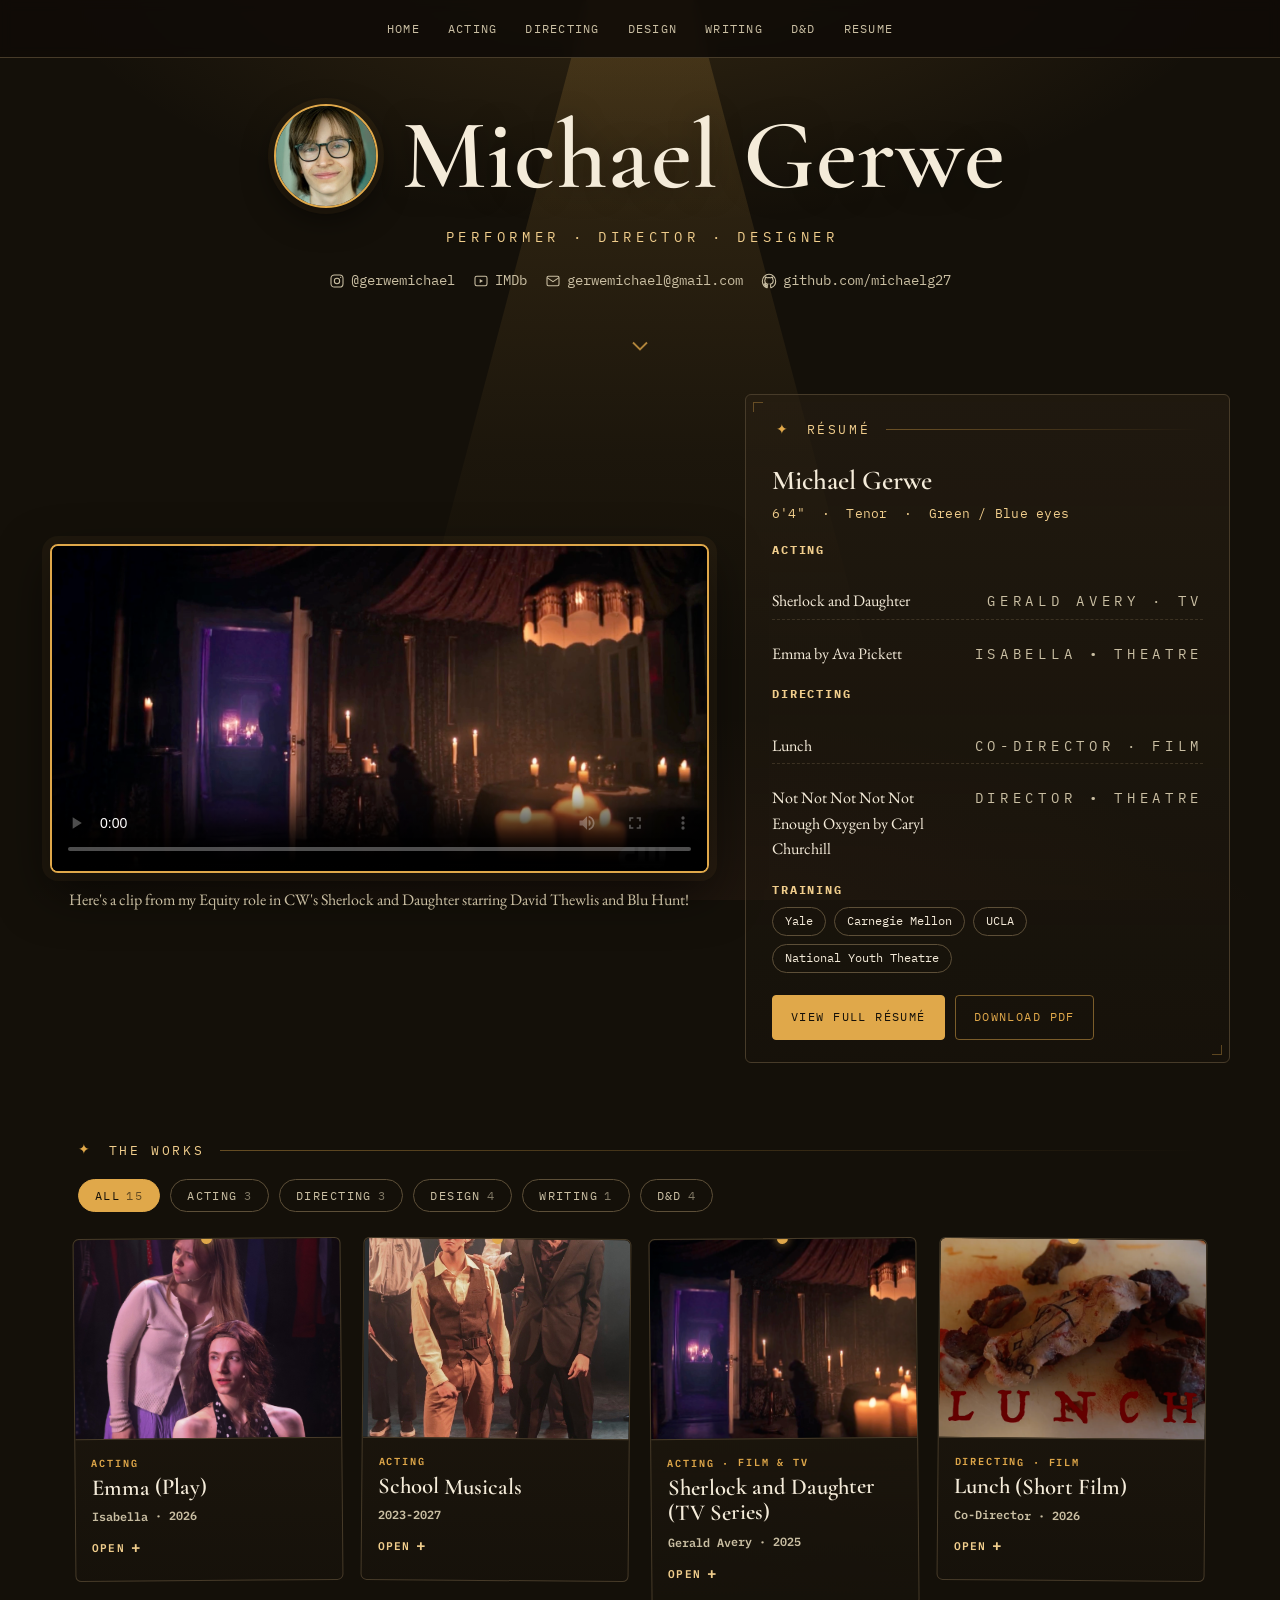
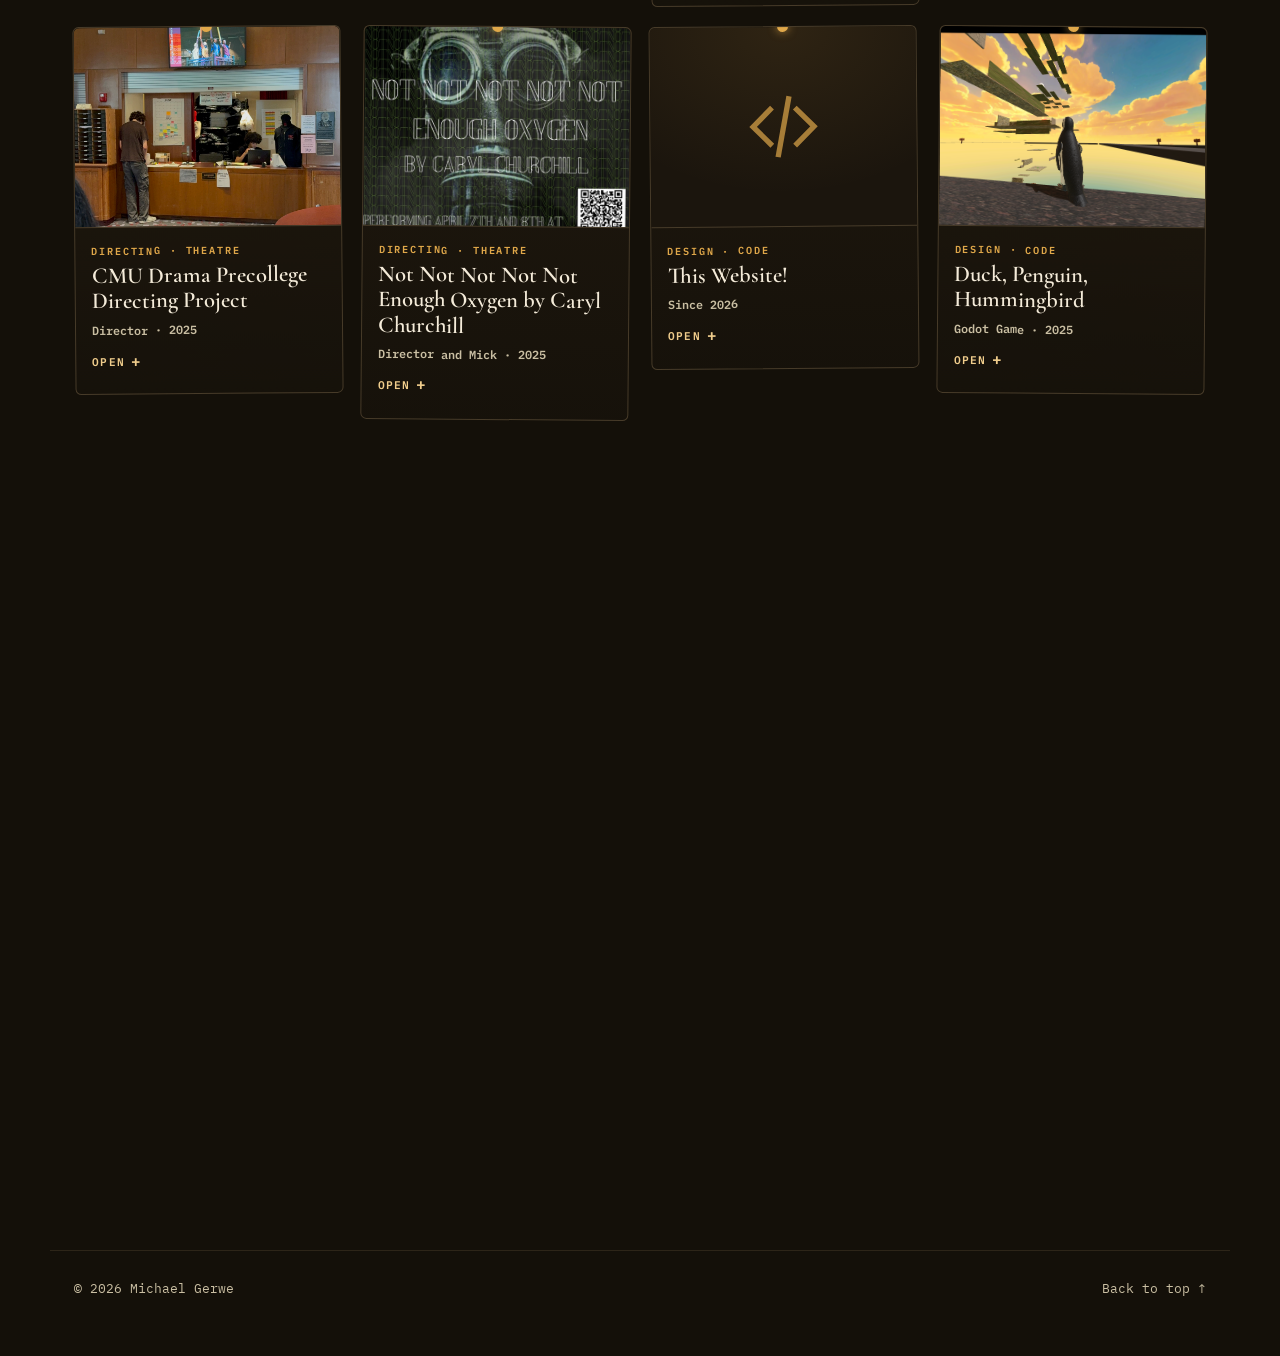
==== commit ea173f44: "Final Push" ====
--- a/index.html
+++ b/index.html
@@ -68,11 +68,14 @@
         </a>
 
         <div class="marquee-inner">
-            <video class="marquee-clip" controls preload="metadata" playsinline poster="assets/sherlock-poster.jpg">
-                <source src="assets/sherlock-snippet.mp4" type="video/mp4">
-                <source src="assets/SHERLOCK%20SNIPPET.mov" type="video/quicktime">
-                A clip from Sherlock and Daughter.
-            </video>
+            <div class="marquee-media">
+                <video class="marquee-clip" controls preload="metadata" playsinline poster="assets/sherlock-poster.jpg">
+                    <source src="assets/sherlock-snippet.mp4" type="video/mp4">
+                    <source src="assets/SHERLOCK%20SNIPPET.mov" type="video/quicktime">
+                </video>
+                <p class="clip-caption">Here's a clip from my Equity role in CW's Sherlock and Daughter starring David Thewlis and Blu Hunt!</p>
+            </div>
+            
 
             <aside class="resume-card panel">
                 <div class="section-label">Résumé</div>
@@ -153,7 +156,7 @@
 
                 <details class="lobby-card panel" data-cat="acting">
                     <summary>
-                        <div class="lc-thumb"><img src="assets/URINE1.jpg" alt="Urinetown production photo" loading="lazy"></div>
+                        <div class="lc-thumb"><img src="assets/URINE2.jpg" alt="Urinetown production photo" loading="lazy"></div>
                         <div class="lc-meta">
                             <span class="lc-cat">Acting</span>
                             <span class="lc-title">School Musicals</span>
@@ -191,9 +194,7 @@
 
                 <details class="lobby-card panel" data-cat="acting">
                     <summary>
-                        <div class="lc-thumb glyph-only">
-                            <svg class="glyph" viewBox="0 0 24 24" fill="none" stroke="currentColor" stroke-width="1.4" aria-hidden="true"><circle cx="12" cy="12" r="9"/><circle cx="12" cy="12" r="2.4"/><circle cx="12" cy="6.5" r="1.4"/><circle cx="17.5" cy="12" r="1.4"/><circle cx="12" cy="17.5" r="1.4"/><circle cx="6.5" cy="12" r="1.4"/></svg>
-                        </div>
+                        <div class="lc-thumb"><img src="assets/sherlock-poster.jpg" alt="SherlockPoster" loading="lazy"></div>
                         <div class="lc-meta">
                             <span class="lc-cat">Acting · Film &amp; TV</span>
                             <span class="lc-title">Sherlock and Daughter (TV Series)</span>
@@ -212,6 +213,29 @@
                 </details>
 
                 <!-- DIRECTING -->
+                <details class="lobby-card panel" data-cat="directing">
+                    <summary>
+                        <div class="lc-thumb"><img src="assets/LunchPoster.png" alt="Lunch Poster Photo" loading="lazy"></div>
+                        <div class="lc-meta">
+                            <span class="lc-cat">Directing · Film</span>
+                            <span class="lc-title">Lunch (Short Film)</span>
+                            <span class="tag">Co-Director · 2026</span>
+                            <span class="lc-open">Open</span>
+                        </div>
+                    </summary>
+                    <div class="entry-body">
+                        <p>I had the honor and joy of being a co-director for the short film <i>Lunch</i>.
+                            This was my first every film directing gig, and I'm so lucky to have had my other co-director
+                            to help me along the way. Learning from them was an utter joy, and a huge step
+                            into a medium that at the time was outside of my comfort zone.
+                            We premiered along with several other short films at the Everyman Maida Vale in London.
+                            Seeing the 14 minutes I had spent the past year working on with my co-director right there on a giant screen for the first time was addicting to say the least.
+                        </p>
+                        <p>
+                            <a href="https://drive.google.com/file/d/1aoX25MZ09Xqd-q3PurvYIxBAF_NcMHd2/view?usp=sharing" target="_blank" rel="noopener">Watch the film here</a>
+                        </p>
+                    </div>
+                </details>
                 <details class="lobby-card panel" data-cat="directing">
                     <summary>
                         <div class="lc-thumb"><img src="assets/CMU1.jpeg" alt="CMU directing project photo" loading="lazy"></div>
@@ -264,31 +288,7 @@
                     </div>
                 </details>
 
-                <details class="lobby-card panel" data-cat="directing">
-                    <summary>
-                        <div class="lc-thumb glyph-only">
-                            <svg class="glyph" viewBox="0 0 24 24" fill="none" stroke="currentColor" stroke-width="1.4" aria-hidden="true"><circle cx="12" cy="12" r="9"/><circle cx="12" cy="12" r="2.4"/><circle cx="12" cy="6.5" r="1.4"/><circle cx="17.5" cy="12" r="1.4"/><circle cx="12" cy="17.5" r="1.4"/><circle cx="6.5" cy="12" r="1.4"/></svg>
-                        </div>
-                        <div class="lc-meta">
-                            <span class="lc-cat">Directing · Film</span>
-                            <span class="lc-title">Lunch (Short Film)</span>
-                            <span class="tag">Co-Director · 2026</span>
-                            <span class="lc-open">Open</span>
-                        </div>
-                    </summary>
-                    <div class="entry-body">
-                        <p>I had the honor and joy of being a co-director for the short film <i>Lunch</i>.
-                            This was my first every film directing gig, and I'm so lucky to have had my other co-director
-                            to help me along the way. Learning from them was an utter joy, and a huge step
-                            into a medium that at the time was outside of my comfort zone.
-                            We premiered along with several other short films at the Everyman Maida Vale in London.
-                            Seeing the 14 minutes I had spent the past year working on with my co-director right there on a giant screen for the first time was addicting to say the least.
-                        </p>
-                        <p>
-                            <a href="https://drive.google.com/file/d/1aoX25MZ09Xqd-q3PurvYIxBAF_NcMHd2/view?usp=sharing" target="_blank" rel="noopener">Watch the film here</a>
-                        </p>
-                    </div>
-                </details>
+                
 
                 <!-- DESIGN · CODE -->
                 <details class="lobby-card panel" data-cat="design">
@@ -311,9 +311,7 @@
 
                 <details class="lobby-card panel" data-cat="design">
                     <summary>
-                        <div class="lc-thumb glyph-only">
-                            <svg class="glyph" viewBox="0 0 24 24" fill="none" stroke="currentColor" stroke-width="1.4" aria-hidden="true"><path d="M7 9h10a4 4 0 0 1 3.9 4.9l-.5 2.3a2.2 2.2 0 0 1-4 .7L15 15H9l-1.4 1.9a2.2 2.2 0 0 1-4-.7l-.5-2.3A4 4 0 0 1 7 9z"/><path d="M7.2 12.2v2"/><path d="M6.2 13.2h2"/><circle cx="15.6" cy="12.4" r=".7" fill="currentColor" stroke="none"/><circle cx="17.1" cy="14" r=".7" fill="currentColor" stroke="none"/></svg>
-                        </div>
+                        <div class="lc-thumb"><img src="assets/PENGUIN.png" alt="penguin photo" loading="lazy"></div>
                         <div class="lc-meta">
                             <span class="lc-cat">Design · Code</span>
                             <span class="lc-title">Duck, Penguin, Hummingbird</span>
@@ -333,8 +331,8 @@
                 <!-- DESIGN · COMPOSITION -->
                 <details class="lobby-card panel" data-cat="design">
                     <summary>
-                        <div class="lc-thumb glyph-only">
-                            <svg class="glyph" viewBox="0 0 24 24" fill="none" stroke="currentColor" stroke-width="1.4" aria-hidden="true"><path d="M9 17V6l9-2v9"/><circle cx="7" cy="17" r="2"/><circle cx="16" cy="13" r="2"/></svg>
+                        <div class="lc-thumb">
+                            <div class="lc-thumb"><img src="assets/COGWORK.png" alt="CogworkIMG" loading="lazy"></div>
                         </div>
                         <div class="lc-meta">
                             <span class="lc-cat">Design · Composition</span>
@@ -347,6 +345,7 @@
                         <p>When my best friend asked me to compose the intro theme for their sci-fi audio drama, I knew I had to say yes.
                        I played around in Ableton and made a theme me and them were really happy with,
                          so when they asked me to do it again for Season 2, how could I resist?
+                            <img src="assets/COGWORK.png" alt="CogworkIMG">
                         </p>
                         <p>
                             <a href="https://open.spotify.com/show/7jNXPOoym7O1ruSMqNUsLq?si=ecfeeac9087b4c0f">Have a listen to the podcast on Spotify here!</a>
@@ -356,9 +355,8 @@
 
                 <details class="lobby-card panel" data-cat="design">
                     <summary>
-                        <div class="lc-thumb glyph-only">
-                            <svg class="glyph" viewBox="0 0 24 24" fill="none" stroke="currentColor" stroke-width="1.4" aria-hidden="true"><path d="M9 17V6l9-2v9"/><circle cx="7" cy="17" r="2"/><circle cx="16" cy="13" r="2"/></svg>
-                        </div>
+                        <div class="lc-thumb">
+                            <div class="lc-thumb"><img src="assets/GENBONES.png" alt="GenBonesIMG" loading="lazy"></div></div>
                         <div class="lc-meta">
                             <span class="lc-cat">Design · Composition</span>
                             <span class="lc-title">The General of Bones</span>
@@ -376,61 +374,18 @@
                     </div>
                 </details>
 
-                <!-- WRITING -->
-                <details class="lobby-card panel" data-cat="writing">
-                    <summary>
-                        <div class="lc-thumb glyph-only">
-                            <svg class="glyph" viewBox="0 0 24 24" fill="none" stroke="currentColor" stroke-width="1.4" aria-hidden="true"><path d="M20 4C11 5 6 10 5 19l2 1c8-1 13-6 14-15z"/><path d="M7 20L17 9"/></svg>
-                        </div>
-                        <div class="lc-meta">
-                            <span class="lc-cat">Writing</span>
-                            <span class="lc-title">Shampoo and Prometheus</span>
-                            <span class="tag">Two pieces I used to Audition for a Writer's Seminar · 2026</span>
-                            <span class="lc-open">Open</span>
-                        </div>
-                    </summary>
-                    <div class="entry-body">
-                        <p>Shampoo was a timed prompt that I had 30 minutes to write for, whereas I wrote Prometheus in the span of a week.
-                            These pieces were submitted together as an audition to a writer's seminar.
-                        </p><p><a href="https://docs.google.com/document/d/1K0Ud_JrJSCFm1hPld2wiZHCA3earjYjoYoUXCaGdF2w/edit?usp=sharing">Shampoo</a></p>
-                        <p><a href="https://docs.google.com/document/d/1reOZ1nDQwBr6uli2q7QPoTLBXkCXVHr5laD0KLdkYVA/edit?usp=sharing">Prometheus</a></p>
-                    </div>
-                </details>
-
-                <details class="lobby-card panel" data-cat="writing">
-                    <summary>
-                        <div class="lc-thumb glyph-only">
-                            <svg class="glyph" viewBox="0 0 24 24" fill="none" stroke="currentColor" stroke-width="1.4" aria-hidden="true"><path d="M12 3l4 8-4 10-4-10z"/><path d="M12 11v10"/><circle cx="12" cy="11" r="1.2" fill="currentColor" stroke="none"/></svg>
-                        </div>
-                        <div class="lc-meta">
-                            <span class="lc-cat">Writing</span>
-                            <span class="lc-title">Therapy</span>
-                            <span class="tag">Monologue · 2026</span>
-                            <span class="lc-open">Open</span>
-                        </div>
-                    </summary>
-                    <div class="entry-body">
-                        <p><a href="https://docs.google.com/document/d/1jR11KAwxjX65muRdqJnfzFxrjvvIKKQzK7ntc4s9Yek/edit?usp=sharing">Read it here!</a></p>
-                    </div>
-                </details>
-
-                <details class="lobby-card panel" data-cat="writing">
-                    <summary>
-                        <div class="lc-thumb glyph-only">
-                            <svg class="glyph" viewBox="0 0 24 24" fill="none" stroke="currentColor" stroke-width="1.4" aria-hidden="true"><path d="M3 5c3-1.5 6-1.5 9 0 3-1.5 6-1.5 9 0v13c-3-1.5-6-1.5-9 0-3-1.5-6-1.5-9 0z"/><path d="M12 5v13"/></svg>
-                        </div>
-                        <div class="lc-meta">
-                            <span class="lc-cat">Writing</span>
-                            <span class="lc-title">Pretense</span>
-                            <span class="tag">Short Story · 2025</span>
-                            <span class="lc-open">Open</span>
-                        </div>
-                    </summary>
-                    <div class="entry-body">
-                        <p><a href="https://docs.google.com/document/d/1tcpJBDP_DLkzPFdPnT0V7-PHFUrUFL9fRiXPLA_fh1g/edit?usp=sharing">Read it here!</a>
-                        </p>
-                    </div>
-                </details>
+                <!-- WRITING (collection → writing.html) -->
+                <a class="lobby-card lobby-link panel" data-cat="writing" href="writing.html">
+                    <div class="lc-thumb glyph-only">
+                        <svg class="glyph" viewBox="0 0 24 24" fill="none" stroke="currentColor" stroke-width="1.4" aria-hidden="true"><path d="M7 3h7l4 4v12a1 1 0 0 1-1 1H7a1 1 0 0 1-1-1V4a1 1 0 0 1 1-1z"/><path d="M14 3v4h4"/><path d="M9 12.5h6"/><path d="M9 15.5h6"/></svg>
+                    </div>
+                    <div class="lc-meta">
+                        <span class="lc-cat">Writing</span>
+                        <span class="lc-title">Selected Writing</span>
+                        <span class="tag">Stories, monologues &amp; pieces</span>
+                        <span class="lc-go">View all</span>
+                    </div>
+                </a>
 
                 <!-- D&D -->
                 <details class="lobby-card panel" data-cat="dnd">
@@ -561,7 +516,7 @@
         <a href="#work" data-filter="acting">Acting</a>
         <a href="#work" data-filter="directing">Directing</a>
         <a href="#work" data-filter="design">Design</a>
-        <a href="#work" data-filter="writing">Writing</a>
+        <a href="writing.html">Writing</a>
         <a href="#work" data-filter="dnd">D&amp;D</a>
         <a href="resume.html">Resume</a>
     </div>
--- a/style.css
+++ b/style.css
@@ -135,6 +135,14 @@
     box-shadow: 0 0 0 8px rgba(224,168,74,0.05), 0 18px 50px rgba(0,0,0,0.6);
     object-fit: cover;
 }
+.marquee-media { width: 100%; }
+.clip-caption {
+    font-family: var(--body);
+    font-size: 1rem;
+    color: var(--paper-dim);
+    text-align: center;
+    margin: 14px 0 0;
+}
 .marquee h1 {
     font-family: var(--display);
     font-weight: 600;
@@ -477,6 +485,23 @@
 }
 .lc-open::after { content: "+"; font-size: 1rem; line-height: 1; }
 .lobby-card[open] .lc-open::after { content: "\2212"; }
+
+/* Link-style lobby card (navigates to a collection page instead of expanding) */
+.lobby-link { display: block; text-decoration: none; color: inherit; }
+.lobby-link .lc-thumb { border-radius: 6px 6px 0 0; }
+.lc-go {
+    font-family: var(--mono);
+    font-size: 0.7rem;
+    letter-spacing: 0.1em;
+    text-transform: uppercase;
+    color: var(--gold-soft);
+    margin-top: 12px;
+    display: inline-flex;
+    align-items: center;
+    gap: 6px;
+}
+.lc-go::after { content: "\2192"; font-size: 0.95rem; }
+.lobby-link:hover .lc-go { color: var(--gold); }
 
 /* expanded card takes the full row and becomes a reading panel */
 .lobby-card[open] {
@@ -563,6 +588,34 @@
 }
 .entry-body a { color: var(--gold); }
 
+/* ── Writing collection page (writing.html) ── */
+.writing-list {
+    display: grid;
+    grid-template-columns: repeat(auto-fit, minmax(250px, 1fr));
+    gap: 26px;
+    margin-top: 10px;
+}
+.writing-item {
+    border-top: 2px solid rgba(224,168,74,0.45);
+    padding-top: 16px;
+}
+.writing-item h3 {
+    font-family: var(--display);
+    font-weight: 600;
+    font-size: 1.5rem;
+    color: var(--paper);
+    margin: 0 0 6px;
+}
+.writing-item .wi-tag {
+    font-family: var(--mono);
+    font-size: 0.74rem;
+    color: var(--gold);
+    margin-bottom: 12px;
+}
+.writing-item p { color: var(--paper-dim); margin: 10px 0 0; font-size: 1.04rem; }
+.writing-item .wi-links { margin-top: 14px; font-family: var(--mono); font-size: 0.84rem; }
+.writing-item .wi-links a { color: var(--gold); }
+
 /* ── Links ── */
 a { color: var(--gold); }
 a:hover { color: var(--oxblood); }
@@ -596,13 +649,14 @@
 .rc-credit {
     display: flex;
     justify-content: space-between;
+    align-items: baseline;
     gap: 12px;
     font-size: 1rem;
     padding: 5px 0;
     border-bottom: 1px dashed rgba(93,79,56,0.5);
 }
 .rc-credit:last-child { border-bottom: none; }
-.rc-credit .role { color: var(--paper-dim); font-size: 0.86rem; white-space: nowrap; align-self: center; }
+.rc-credit .role { color: var(--paper-dim); font-size: 0.86rem; white-space: nowrap; }
 .rc-training { display: flex; flex-wrap: wrap; gap: 8px; margin-bottom: 22px; }
 .rc-training span {
     font-family: var(--mono);
